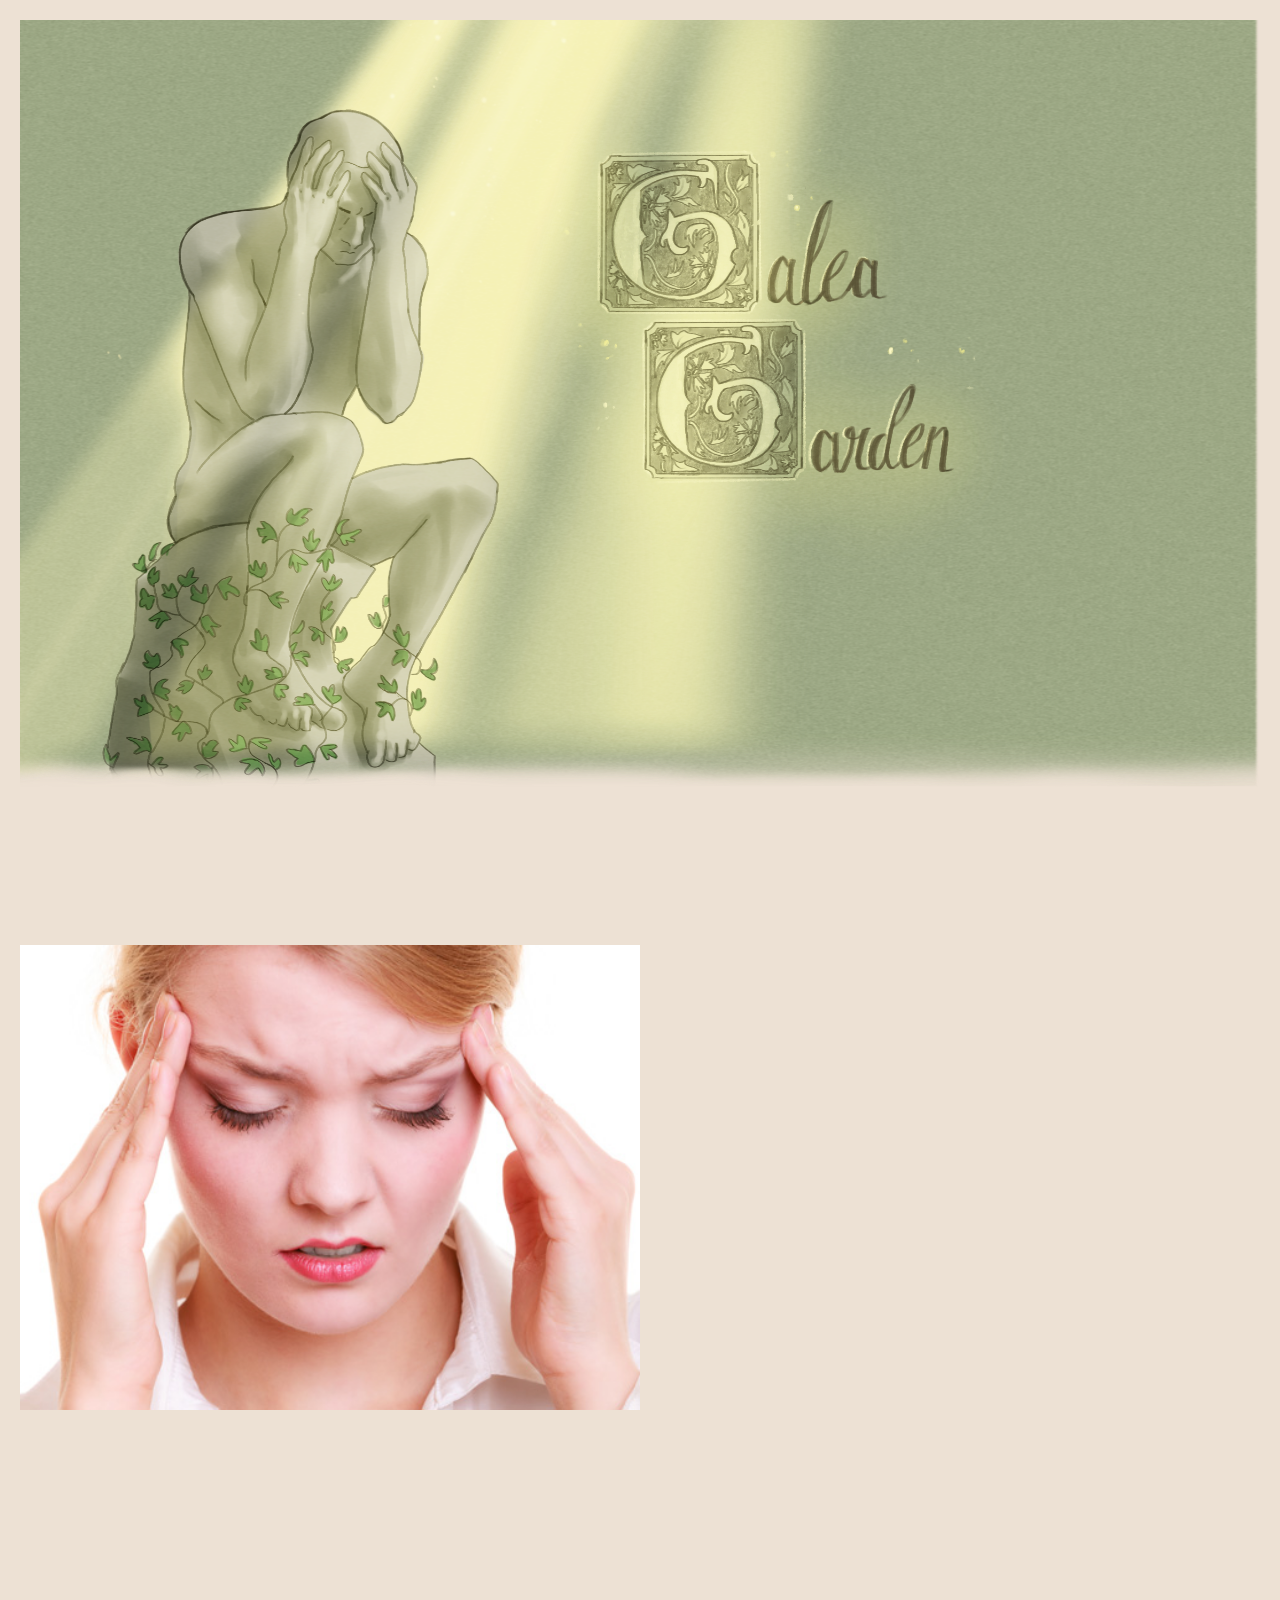
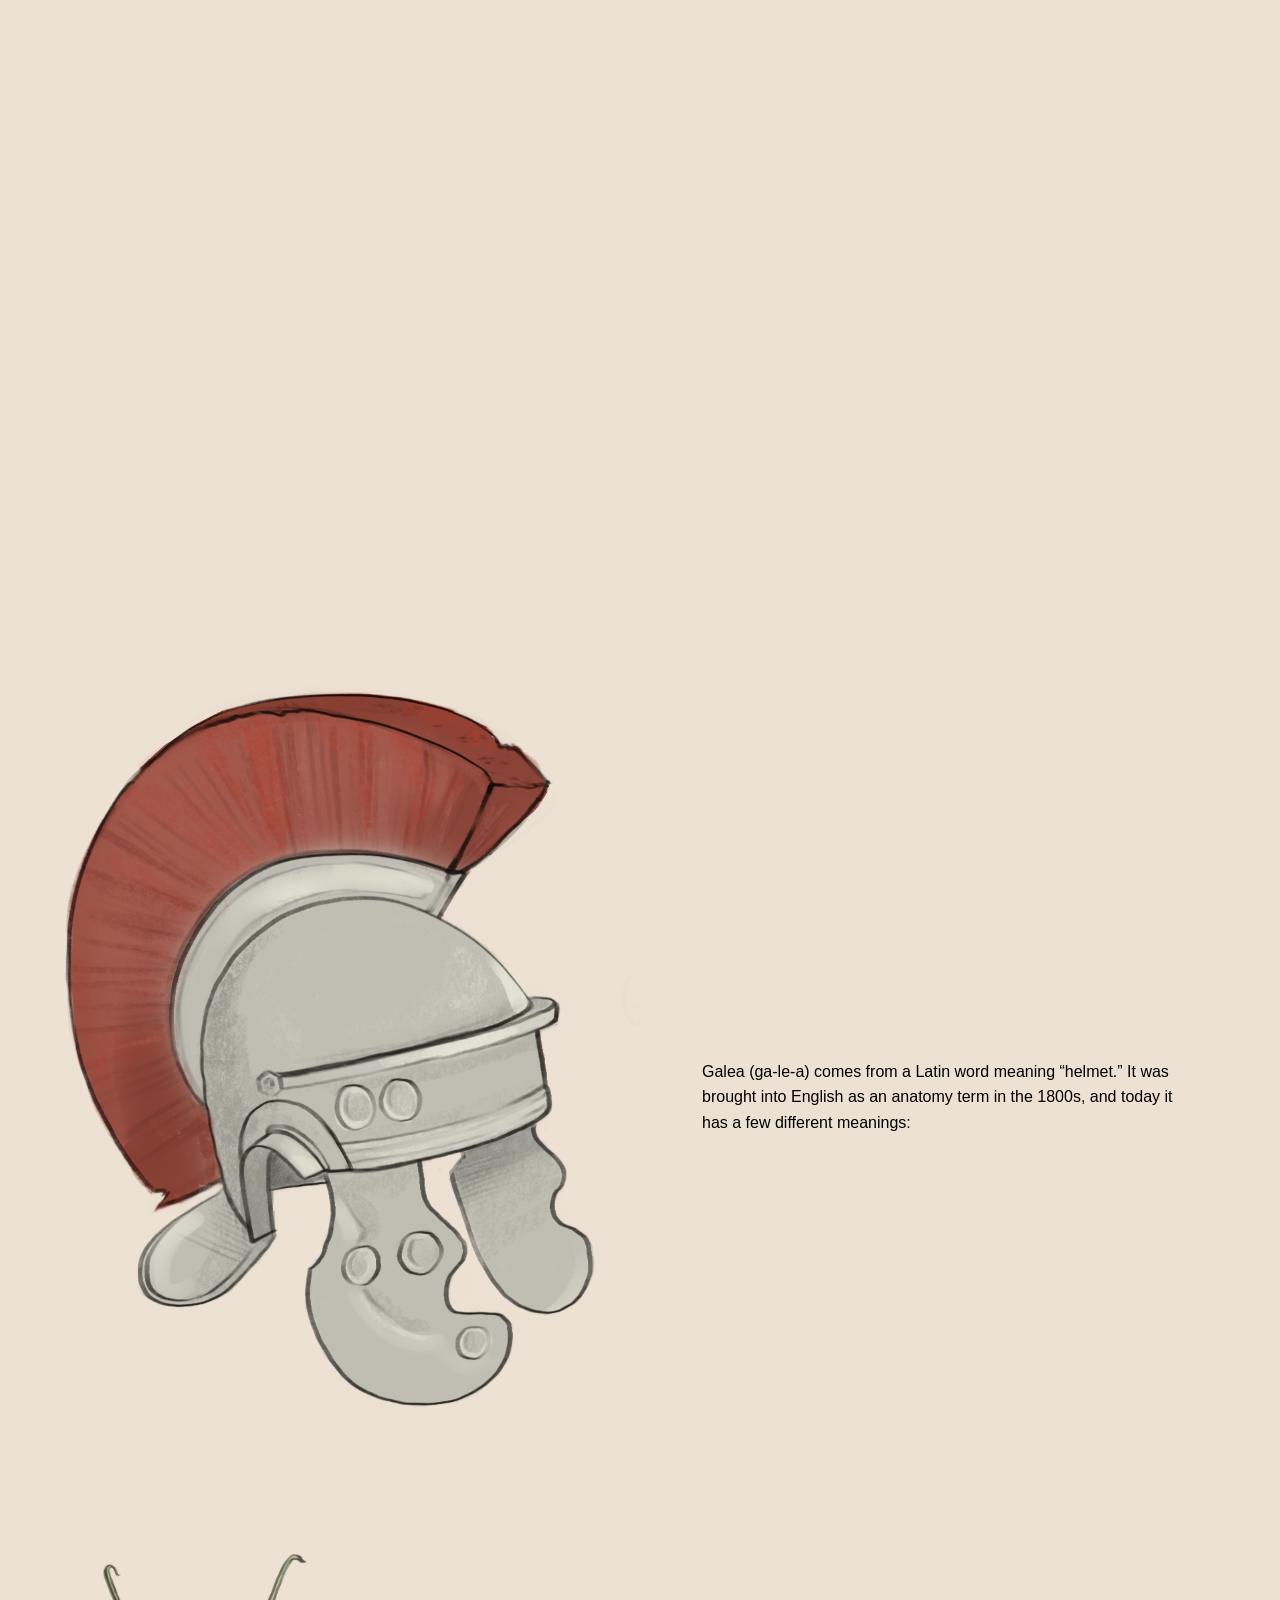
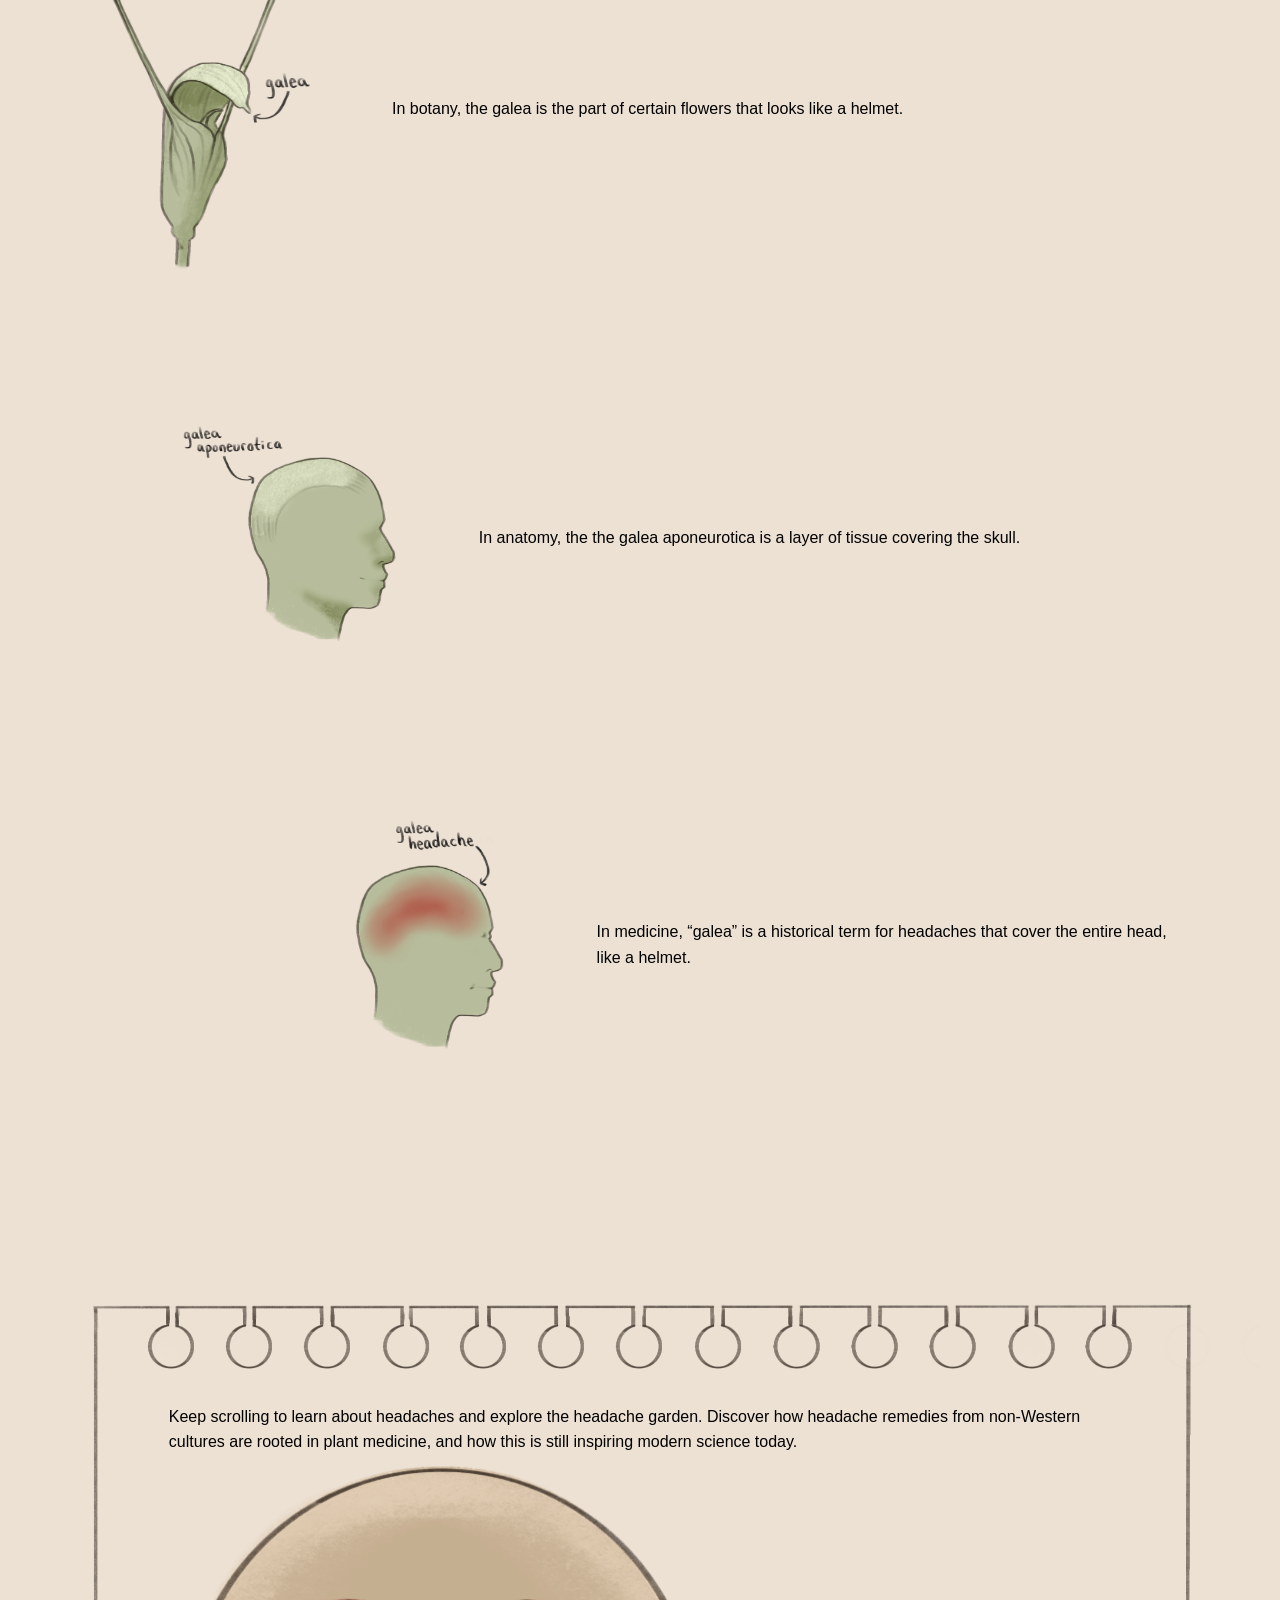
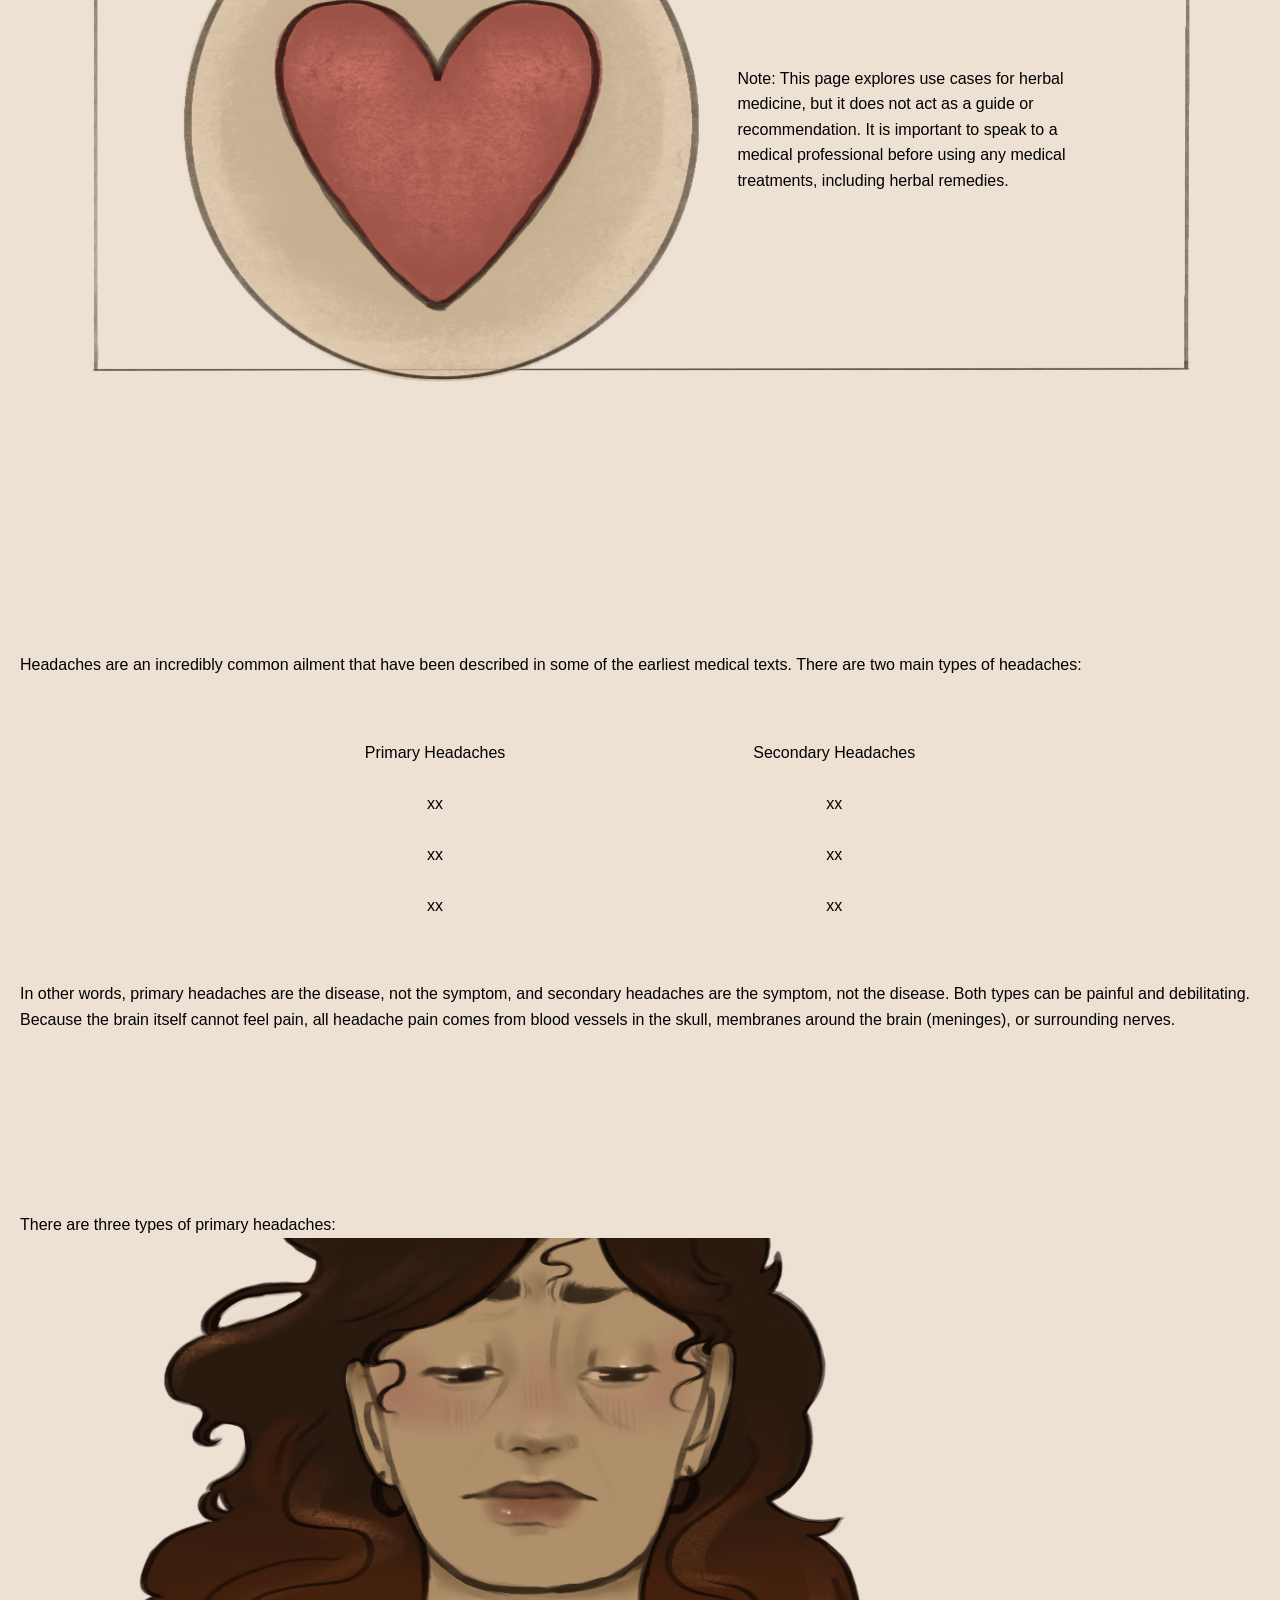
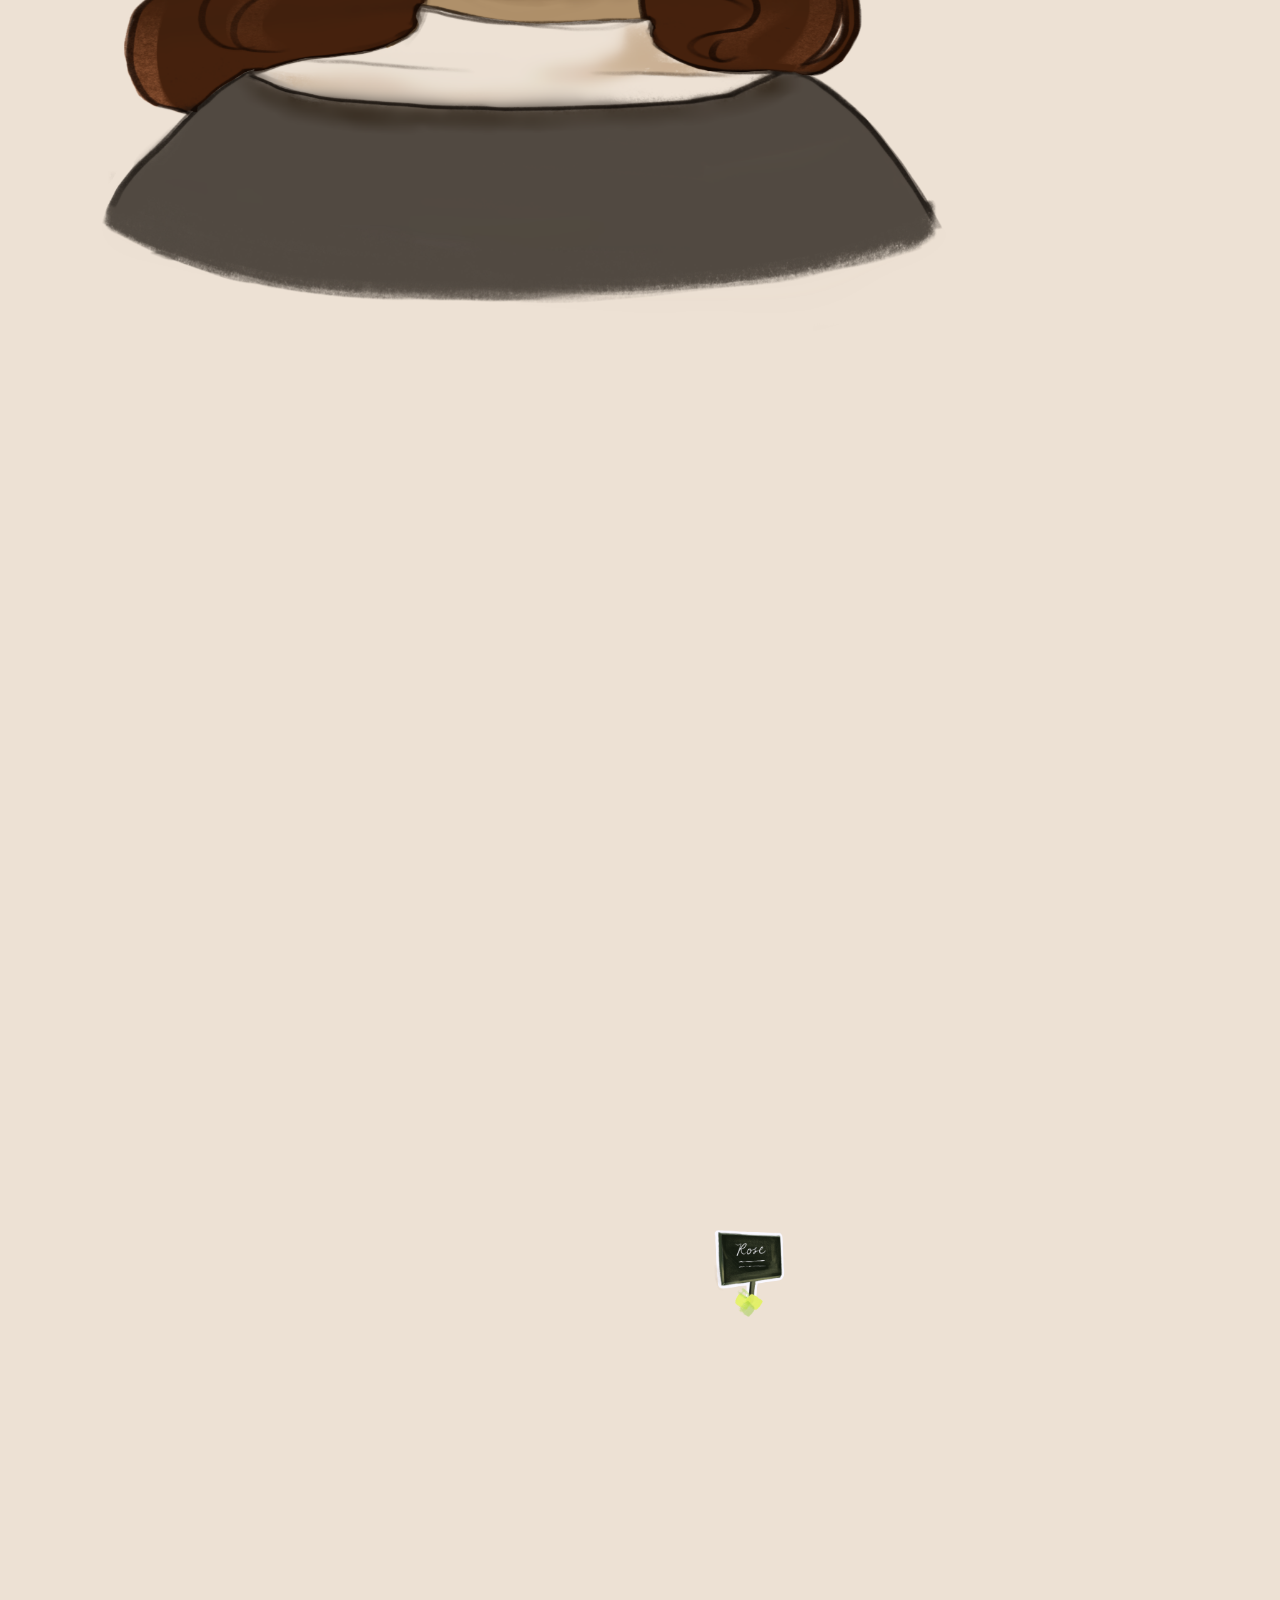
==== index.html @ f7239a82 "Mobile Breakpoint Added Added breakpoint to homepage and CSS" ====
<!DOCTYPE html>
<html lang="en">

<head>
    <meta charset="UTF-8">
    <meta name="viewport" content="width=device-width, initial-scale=1.0">
    <title>Galea Garden: Homepage</title>
    <link rel="stylesheet" href="styles.css">
</head>

<body>
    <div class="title-page-container">
        <img class="title-image" src="images/title-page.png"
            alt="statue of a person holding their head with decorative text reading 'Galea Garden'"></img>
    </div>


    <div class="meds-container">
        <div class="headache-person">
            <img id="person-with-headache-image" class="title-image" src="images/headache-placeholder.jpeg"
                alt="a person holding their head in pain"></img>
        </div>
        <div class="image-stack-container">
            <div class="image-stack" id="imageStack">
                <div class="image-item active">
                    <img src="images/growing-vines-0.png" alt="Growing Vines 1">
                </div>
                <div class="image-item">
                    <img src="images/growing-vines-1.png" alt="Growing Vines 2">
                </div>
                <div class="image-item">
                    <img src="images/growing-vines-2.png" alt="Growing Vines 3">
                </div>
                <div class="image-item">
                    <img src="images/growing-vines-4.png" alt="Growing Vines 4">
                </div>
                <div class="image-item">
                    <img src="images/growing-vines-5.png" alt="Growing Vines 5">
                </div>
                <div class="image-item">
                    <img src="images/growing-vines-6.png" alt="Growing Vines 6">
                </div>
                <div class="image-item">
                    <img src="images/growing-vines-7.png" alt="Growing Vines 7">
                </div>
            </div>
            <div class="stack-indicator" id="indicator">1 / 8</div>
        </div>
    </div>

    <div class="helmet-container">
        <img src="images/helmet-resized.png" alt="Roman-style helmet" width="50%">
        <p>Galea (ga-le-a) comes from a Latin word meaning “helmet.” It was brought into English as an anatomy term in
            the 1800s, and today it has a few different meanings:
        </p>
    </div>


    <div class="galea-botany-container">
        <img src="images/galea-botany.png" alt="Galea in botany">
        <p>In botany, the galea is the part of certain flowers that looks like a helmet.</p>
    </div>

    <div class="galea-anatomy-container">
        <img src="images/galea-anatomy.png" alt="Galea in anatomy">
        <p>In anatomy, the the galea aponeurotica is a layer of tissue covering the skull.</p>
    </div>

    <div class="galea-medicine-container">
        <img src="images/galea-medicine.png" alt="Galea in medicine">
        <p>In medicine, “galea” is a historical term for headaches that cover the entire head, like a helmet.</p>
    </div>

    <div class="paper-note-container">
        <div class="paper-note-text">
            <p>Keep scrolling to learn about headaches and explore the headache garden. Discover how headache remedies
                from
                non-Western cultures are rooted in plant medicine, and how this is still inspiring modern science today.
            </p>
            <div class="disclaimer-container">
                <img src="images/heart-icon.png" alt="heart icon"></img>
                <p>Note:
                    This page explores use cases for herbal medicine, but it does not act as a guide or recommendation.
                    It is
                    important to speak to a medical professional before using any medical treatments, including herbal
                    remedies.
                </p>
            </div>
        </div>
    </div>

    <div class="headaches-intro-container">
        <p>Headaches are an incredibly common ailment that have been described in some of the earliest medical texts.
            There are two main types of headaches:
        </p>
        <div class="headache-categories">
            <p class="primary">Primary Headaches
                <br></br>xx
                <br></br>xx
                <br></br>xx
            </p>
            <p class="secondary">Secondary Headaches
                <br></br>xx
                <br></br>xx
                <br></br>xx
            </p>
        </div>
        <p>In other words, primary headaches are the disease, not the symptom, and secondary headaches are the symptom,
            not the disease. Both types can be painful and debilitating.
        </p>
        <p>Because the brain itself cannot feel pain, all headache pain comes from blood vessels in the skull, membranes
            around the brain (meninges), or surrounding nerves.
        </p>
    </div>

    <div class="spacer"></div>

    <div>
        <p>There are three types of primary headaches:</p>
        </p>
    </div>

    <style>
        ::-webkit-scrollbar {
            height: 0px;
            width: 0px;
        }
    </style>

    <div class="iframe-container" seamless="seamless" scrolling="no" frameborder="0">
        <iframe src="pages/headache-types.html"></iframe>
    </div>

    <div class="spacer"></div>

    <!--not working 
    <div class="garden-entrance-container">
        <img class="rose-plaque-transform" src="garden-bed-images/rose-plaque-small.png" alt="rose plaque" />
    </div> -->

<div class="garden-entrance-container">
    <!-- Background image -->
    <div class="garden-background"></div>
    
    <!-- Positioned images -->
    <img class="rose-plaque" src="garden-bed-images/rose-plaque.png" alt="rose plaque" />
</div>



        <div class="spacer"></div>
            <div class="spacer"></div>
                <div class="spacer"></div>
                    <div class="spacer"></div>
                        <div class="spacer"></div>
                            <div class="spacer"></div>
                                <div class="spacer"></div>
                                    <div class="spacer"></div>


    <!-- garden beds attempt 1
    <div class="garden-beds-container">

        <div class="garden-beds-left">
            <div class="garden-bed-image-container">
                <div class="garden-bed-rose">
                    <img src="garden-bed-images/flowerbed-1.png" alt="flower bed 1">
                    <img class="plaque" src="garden-bed-images/rose-plaque.png" alt="rose plaque">
                    <img class="roses" src="garden-bed-images/flowerbed-roses.png" alt="roses">
                </div>
            </div>
        </div>

        <div class="garden-beds-right">
            <div class="garden-bed-image-container">
                <div class="garden-bed-5">
                    <img src="garden-bed-images/flowerbed-5.png" alt="flower bed 5">
                </div>
            </div>
        </div>-->


    </div>


    <script src="scripts/script-homepage-2.js"> </script>
</body>

<div id="mobile-overlay">
    <div class="overlay-message">
        Best viewed on desktop!
    </div>
</div>

</html>
---- styles.css ----
/* page bg */

/* title page container */
.title-page-container {
    margin-bottom: 10%;
}

.title-image {
    width: 100%;
    display: block;
    margin: 0 auto;
}


/* vines image stack styling */
* {
    margin: 0;
    padding: 0;
    box-sizing: border-box;
}

body {
    font-family: Arial, sans-serif;
    background-color: #ede1d4;
    padding: 20px;
    line-height: 1.6;
    height: 100%;
}

.container {
    max-width: 1200px;
    margin: 0 auto;
    background: transparent;
    padding: 20px;
}

.image-stack-container {
    position: relative;
    width: 100%;
    margin: 0 auto;
    overflow: hidden;
    background: transparent;
    margin-bottom: -25%;
}

.image-stack {
    position: relative;
    width: 100%;
    padding-top: 75%;
    background: transparent;
    display: flex;
    align-items: center;
    justify-content: center;
}

.image-stack-container .image-item {
    position: absolute;
    top: 0;
    left: 0;
    width: 100%;
    height: 100%;
    opacity: 0;
    transition: opacity 0.5s ease-in-out;
    display: flex;
    align-items: center;
    justify-content: right;
}

.image-item.active {
    opacity: 1;
}

.image-stack-container .image-item img {
    max-width: 95%;
    max-height: 95%;
    object-fit: contain;
    display: block;
    padding-right: 5%;
    background: transparent;
}

.stack-indicator {
    position: absolute;
    bottom: 20px;
    left: 50%;
    transform: translateX(-50%);
    background: rgba(0, 0, 0, 0.7);
    color: white;
    font-size: 14px;
    z-index: 10;
    display: none;
}


/* Remove image from stack by positioning it absolutely */
.image-stack .stacked-image {
    position: relative;
    z-index: 1;
}

.image-stack .always-visible {
    position: absolute !important;
    top: 0;
    left: 0;
    z-index: 1000;
    transform: none !important;
    transition: none !important;
}

.meds-container {
    width: 100%;
    position: relative;
}

/* Vines growing Responsive adjustments */
@media (max-width: 768px) {
    .image-stack-container {
        margin: 0 10px;
        max-width: none;
    }

    .image-stack {
        padding-top: 133.33%;
        /* 3:4 aspect ratio for mobile */
    }

    .stack-indicator,
    .scroll-hint {
        font-size: 12px;
        padding: 6px 12px;
        bottom: 10px;
    }

    h1 {
        font-size: 1.5rem;
        margin-bottom: 20px;
    }
}


.image-stack {
    padding-top: 133.33%;
    /* Maintain aspect ratio */
}

.stack-indicator,
.scroll-hint {
    font-size: 11px;
    padding: 5px 10px;
    bottom: 8px;
}

@media (min-width: 2000px) {
    .image-stack-container {
        max-width: 2000px;
    }

    .image-stack {
        padding-top: 56.25%;
        /* 16:9 aspect ratio */
    }
}


/* Loading state */
.image-item.loading {
    background: linear-gradient(90deg, #f0f0f0 25%, #e0e0e0 50%, #f0f0f0 75%);
    background-size: 200% 100%;
    animation: loading 1.5s infinite;
}

@keyframes loading {
    0% {
        background-position: 200% 0;
    }

    100% {
        background-position: -200% 0;
    }
}

/* positioning for vines and person with headache */
.meds-container {
    width: 100%;
    position: relative;
    overflow: visible;
    z-index: 1;
}

.headache-person {
    position: relative;
    width: 50%;
    margin-bottom: -40%;
}

.helmet-container {
    width: 100%;
    display: flex;
    flex-direction: row;
    align-items: center;
    justify-content: center;
    gap: 5%;
    position: relative;
    overflow: visible;
    margin-top: -35%;
    z-index: 2;
}

.helmet-container img {
    width: 50%;
    height: auto;
    object-fit: contain;
    flex-shrink: 0;
}


.helmet-container p {
    flex: 1;
    font-size: 100%;
    line-height: 1.6;
    align-content: baseline;
    padding-right: 5%;
    padding-top: 10%;
}

.galea-botany-container {
    width: 100%;
    display: flex;
    flex-direction: row;
    align-items: center;
    justify-content: center;
    gap: 5%;
    position: relative;
    overflow: visible;
    margin-top: 0;
    z-index: 2;
    margin-left: 5%;
    margin-right: 10%;
    margin-bottom: 10%;
}

.galea-botany-container img {
    width: 20%;
    max-width: 100%;
    height: auto;
    object-fit: contain;
    flex-shrink: 0;
}

.galea-botany-container p {
    flex: 1;
    font-size: 100%;
    line-height: 1.6;
    align-content: baseline;
    padding-right: 30%;
}

.galea-anatomy-container {
    width: 100%;
    display: flex;
    flex-direction: row;
    align-items: center;
    justify-content: center;
    gap: 5%;
    position: relative;
    overflow: visible;
    margin-top: 0;
    z-index: 2;
    margin-left: 12%;
    margin-right: 23%;
    margin-bottom: 10%;
}

.galea-anatomy-container img {
    width: 20%;
    max-width: 100%;
    height: auto;
    object-fit: contain;
    flex-shrink: 0;
}

.galea-anatomy-container p {
    flex: 1;
    font-size: 100%;
    line-height: 1.6;
    align-content: baseline;
    padding-right: 30%;
}

.galea-medicine-container {
    width: 100%;
    display: flex;
    flex-direction: row;
    align-items: center;
    justify-content: center;
    gap: 5%;
    position: relative;
    overflow: visible;
    margin-top: 0;
    z-index: 2;
    margin-left: 24%;
    margin-right: 36%;
    margin-bottom: 10%;
}

.galea-medicine-container img {
    width: 17.5%;
    max-width: 100%;
    height: auto;
    object-fit: contain;
    flex-shrink: 0;
}

.galea-medicine-container p {
    flex: 1;
    font-size: 100%;
    line-height: 1.6;
    align-content: baseline;
    padding-right: 30%;
}

.paper-note-container {
    width: 100%;
    height: 100%;
    height: auto;
    display: flex;
    flex-direction: row;
    align-items: center;
    justify-content: center;
    gap: 5%;
    position: relative;
    overflow: visible;
    margin-top: 0;
    z-index: 2;
    background-image: url('images/note-paper.png');
    background-size: cover;
    background-repeat: no-repeat;
    margin-bottom: 20%;
}

.paper-note-text {
    padding-left: 12%;
    padding-right: 12%;
    padding-top: 15%;
}

.disclaimer-container {
    width: 100%;
    display: flex;
    columns: 2;
    flex-direction: row;
    align-items: center;
    justify-content: center;
    gap: 5%;
    position: relative;
    overflow: visible;
    margin-top: 0;
    z-index: 2;
}

.disclaimer-container img {
    width: 70%;
    margin: -2% -4% -2% -2%;
}

.headache-categories {
    width: 100%;
    display: flex;
    columns: 2;
    flex-direction: row;
    justify-content: center;
    gap: 20%;
    position: relative;
    overflow: visible;
    margin-top: 0;
    z-index: 2;
    text-align: center;
    margin-top: 5%;
    margin-bottom: 5%;
}

/* person with different types of headaches */
.headache-types-container {
    display: flex;
    min-height: 100vh;
}

/* scrollytelly for types of headaches */
/* Left side (visual stage) */
.visual-column {
    position: fixed;
    left: 0;
    top: 0;
    width: 90%;
    height: 50%;
    background: transparent;
    padding-left: -20%;
    padding-right: -10%;
    z-index: 1;
}


/* Right side (story) */
.text-column {
    margin-left: 60%;
    width: 30%;
    background: transparent;
    z-index: 2;
}

.visual-stack {
    position: relative;
    width: 100%;
    height: 100%;
}


/* Each visual sits on top of each other */
.visual {
    position: absolute;
    inset: 0;
    opacity: 0;
    transition: opacity 0.8s ease-in-out;
    display: flex;
    align-items: center;
    justify-content: center;
    padding-left: -10%;
}


/* The active one shows */
.visual.active {
    opacity: 1;
}


.visual img {
    width: 130%;
    object-fit: contain;
}

.story-step {
    min-height: 90vh;
    padding-top: 25%;
}


.story-step p {
    font-size: 90%;
    margin-bottom: 10%;
    background-color: white;
    opacity: 0.9;
    padding: 20%;
    border-radius: 25px;
    border: 1px solid grey;
}


.spacer {
    height: 20vh;
}

.story-step-hide {
    font-size: 18px;
    margin-bottom: 10%;
    padding: 150%;
}

/* iframe embed for headache types */
iframe {
    border: none;
    width: 100%;
    height: 100vh;
}


.iframe-container {
    overflow: hidden;
}

.h1 {
    font-family: serif;
    font-size: 10vw;
    text-align: center;
}

/* container is being weirddddd
.garden-entrance-container {
    width: 100vw;
    height: 1000vh;
    margin: 0;
    padding: 0;
    display: flex;
    flex-direction: row;
    align-items: center;
    justify-content: center;
    position: relative;
    overflow: visible;
    z-index: 1;
    background-image: url(garden-bed-images/garden-background.png);
    background-size: contain;
    background-repeat: no-repeat;
    background-position: top center;
}

.rose-plaque-transform {
    position: absolute;
    top: 25%;
    left: 30%;
    width: 5%;
    z-index: 2;
}
*/

/* garden attempt 1 with the images separated 
Garden bed image layout
.garden-beds-container {
    display: flex;
    max-width: 2000px;
    margin: 0 auto;
    margin-top: -30%; /* amt of overlap with entrance arch
    gap: 30%; /* space in between garden beds 
    height: 80vh;
    overflow: hidden;
    position: relative;
    z-index: 2; 
}

.garden-beds-left {
    flex: 1;
    background: transparent;
    overflow: visible;
    position: relative;
}

.garden-beds-right {
    flex: 1;
    background: transparent;
    overflow: visible;
}

.garden-bed-image-container {
    width: 100%;
    height: 100%;
    overflow: visible;
    position: relative;
}

.garden-bed-image-container img {
    width: 100%;
    height: 100%;
    object-fit: none;
    position: absolute;
    overflow: visible;
}

.garden-bed-rose img {
    transform: translateX(-50%);
    scale: calc(.4);
}

.garden-bed-5 img {
    width: 50%;
    scale: calc(.5);
    -webkit-transform: scaleX(-1);
    transform: scaleX(-1) translateX(-200%);
}

/* white outline not working yet 
.garden-bed-rose .roses {
    filter: drop-shadow(0 0 0px 5% #ffffff);
}

hover state to indicate plaque is clickable - not working yet 
.plaque:hover {
    transform: scale(1.1);
} 
*/

/* another attempt at placing images on garden arch */
/* Main container */
.garden-entrance-container {
    width: 100vw;
    height: 100vh;
    margin: 0;
    padding: 0;
    position: relative;
    overflow: visible;
}

/* Background image */
.garden-background {
    position: absolute;
    top: 0;
    left: 0;
    width: 100%;
    height: 100%;
    background-image: url('garden-bed-images/garden-background.png');
    background-size: cover;
    background-repeat: no-repeat;
    background-position: center top;
}

/* All positioned images */
.garden-entrance-container img {
    position: absolute;
    z-index: 2;
    height: auto;
    max-width: 100%;
}

.rose-plaque {
    top: 40%;
    left: 20%;
    width: 40%;
}

#mobile-overlay {
    position: fixed;
    top: 0;
    left: 0;
    width: 100%;
    height: 100%;
    background: rgba(50, 50, 50, 0.6);
    backdrop-filter: blur(10px);
    -webkit-backdrop-filter: blur(10px);
    display: none;
    align-items: center;
    justify-content: center;
    z-index: 9999;
}

.overlay-message {
    color: white;
    font-size: 26px;
    text-align: center;
    font-family: sans-serif;
    padding: 20px;
}

@media (max-width: 768px) {
    #mobile-overlay {
        display: flex;
    }

    body {
        overflow: hidden;
    }
}
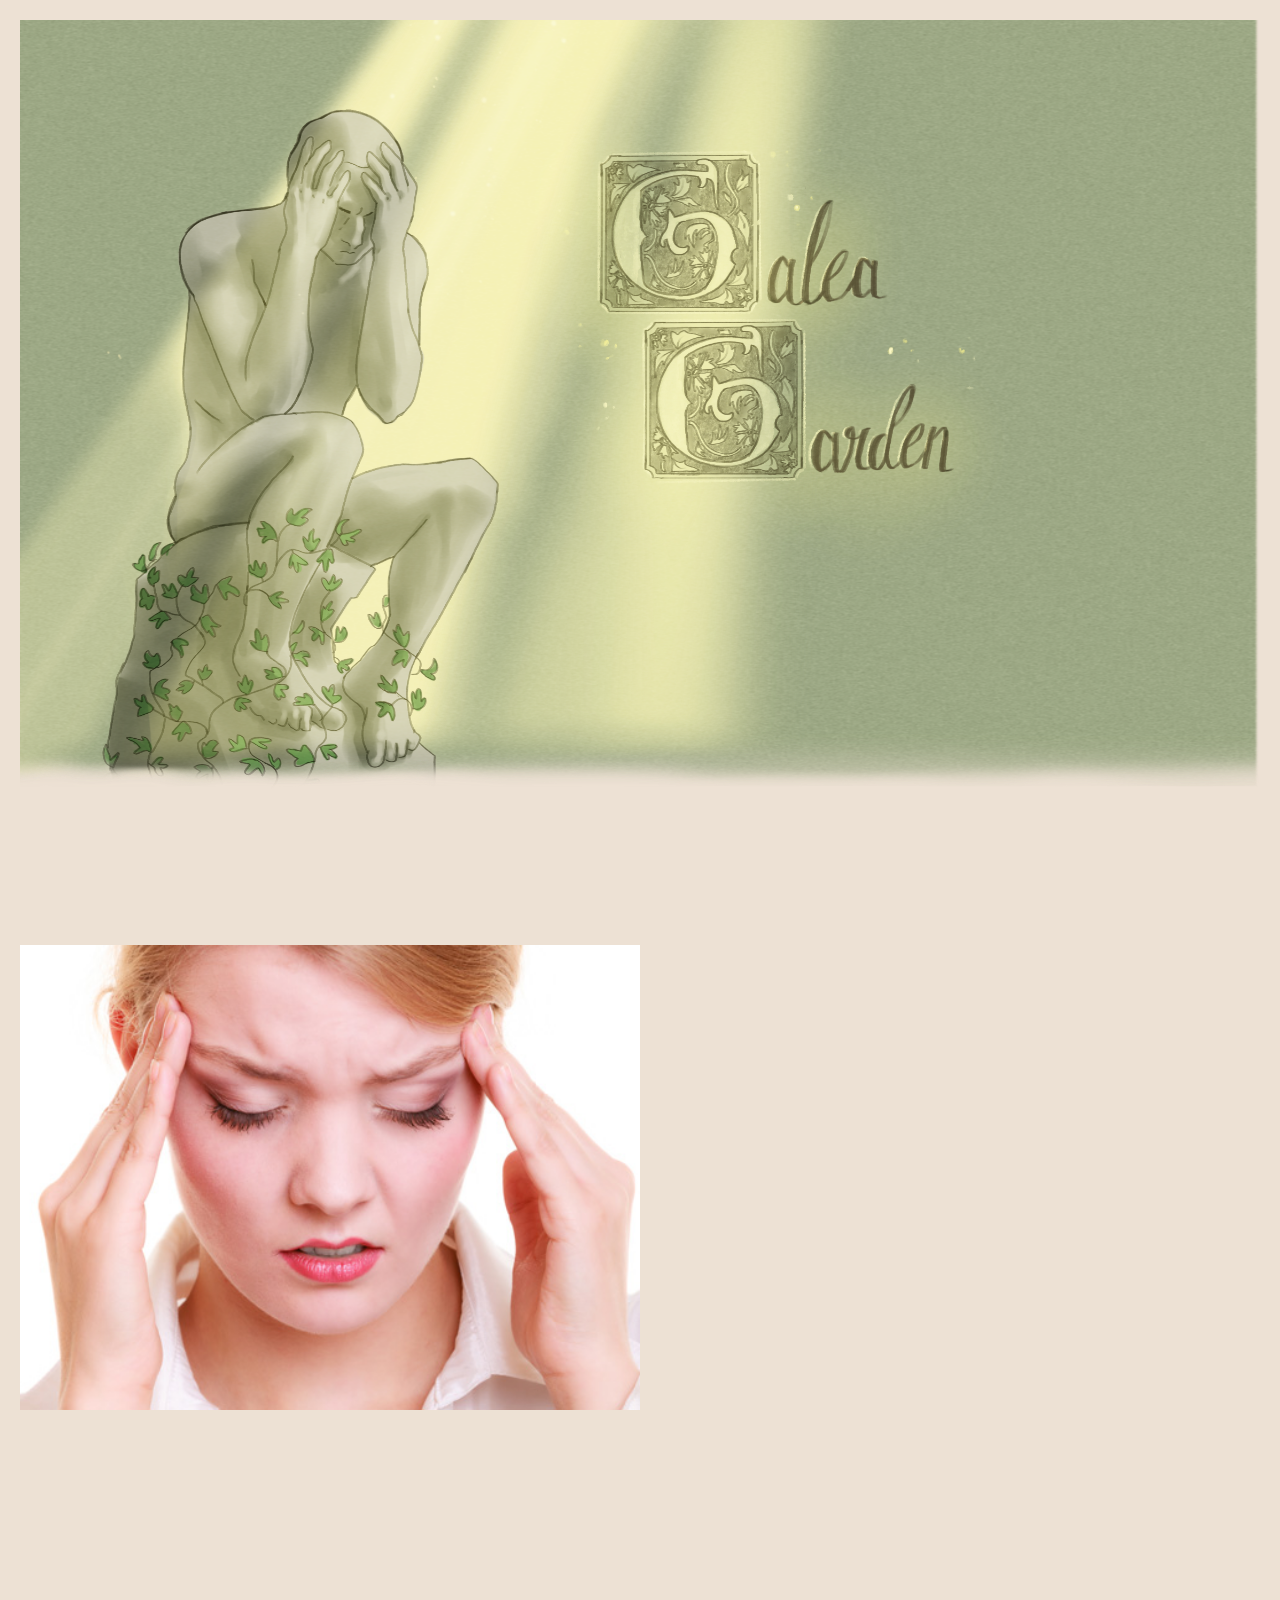
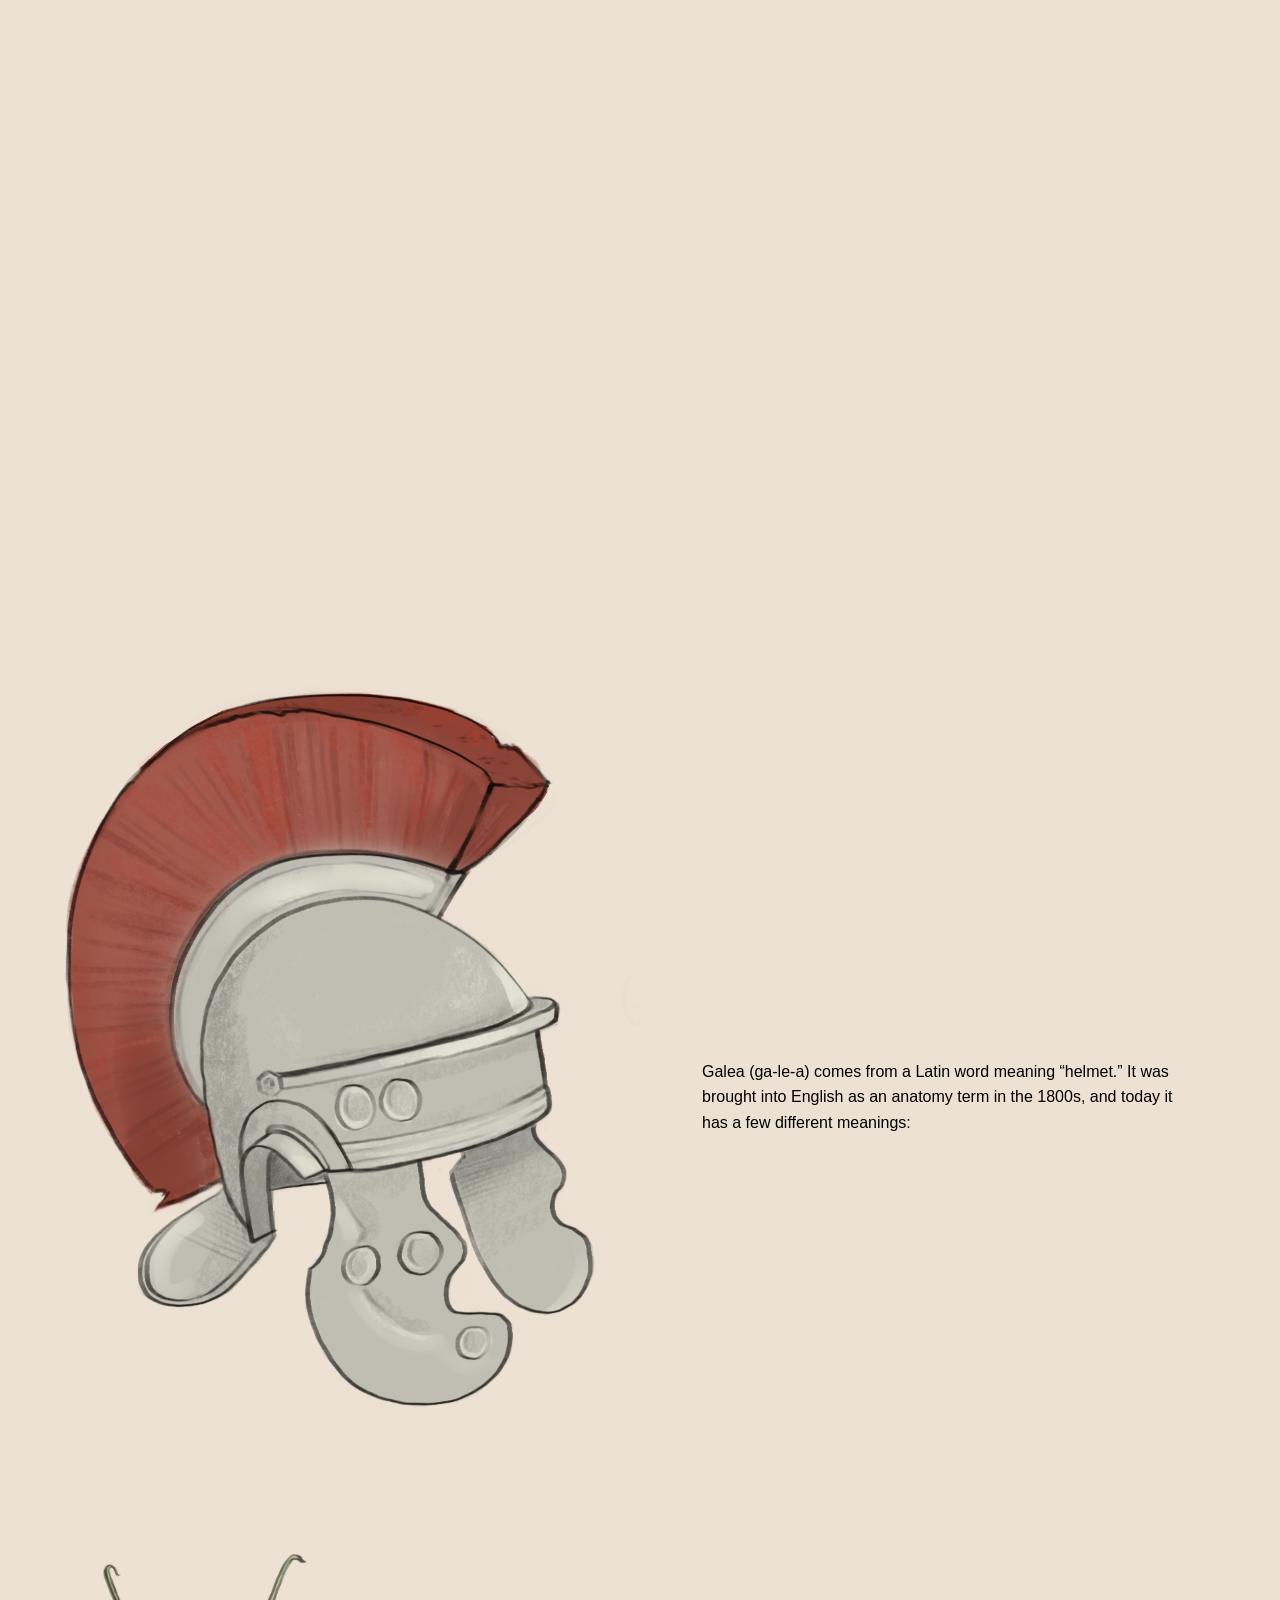
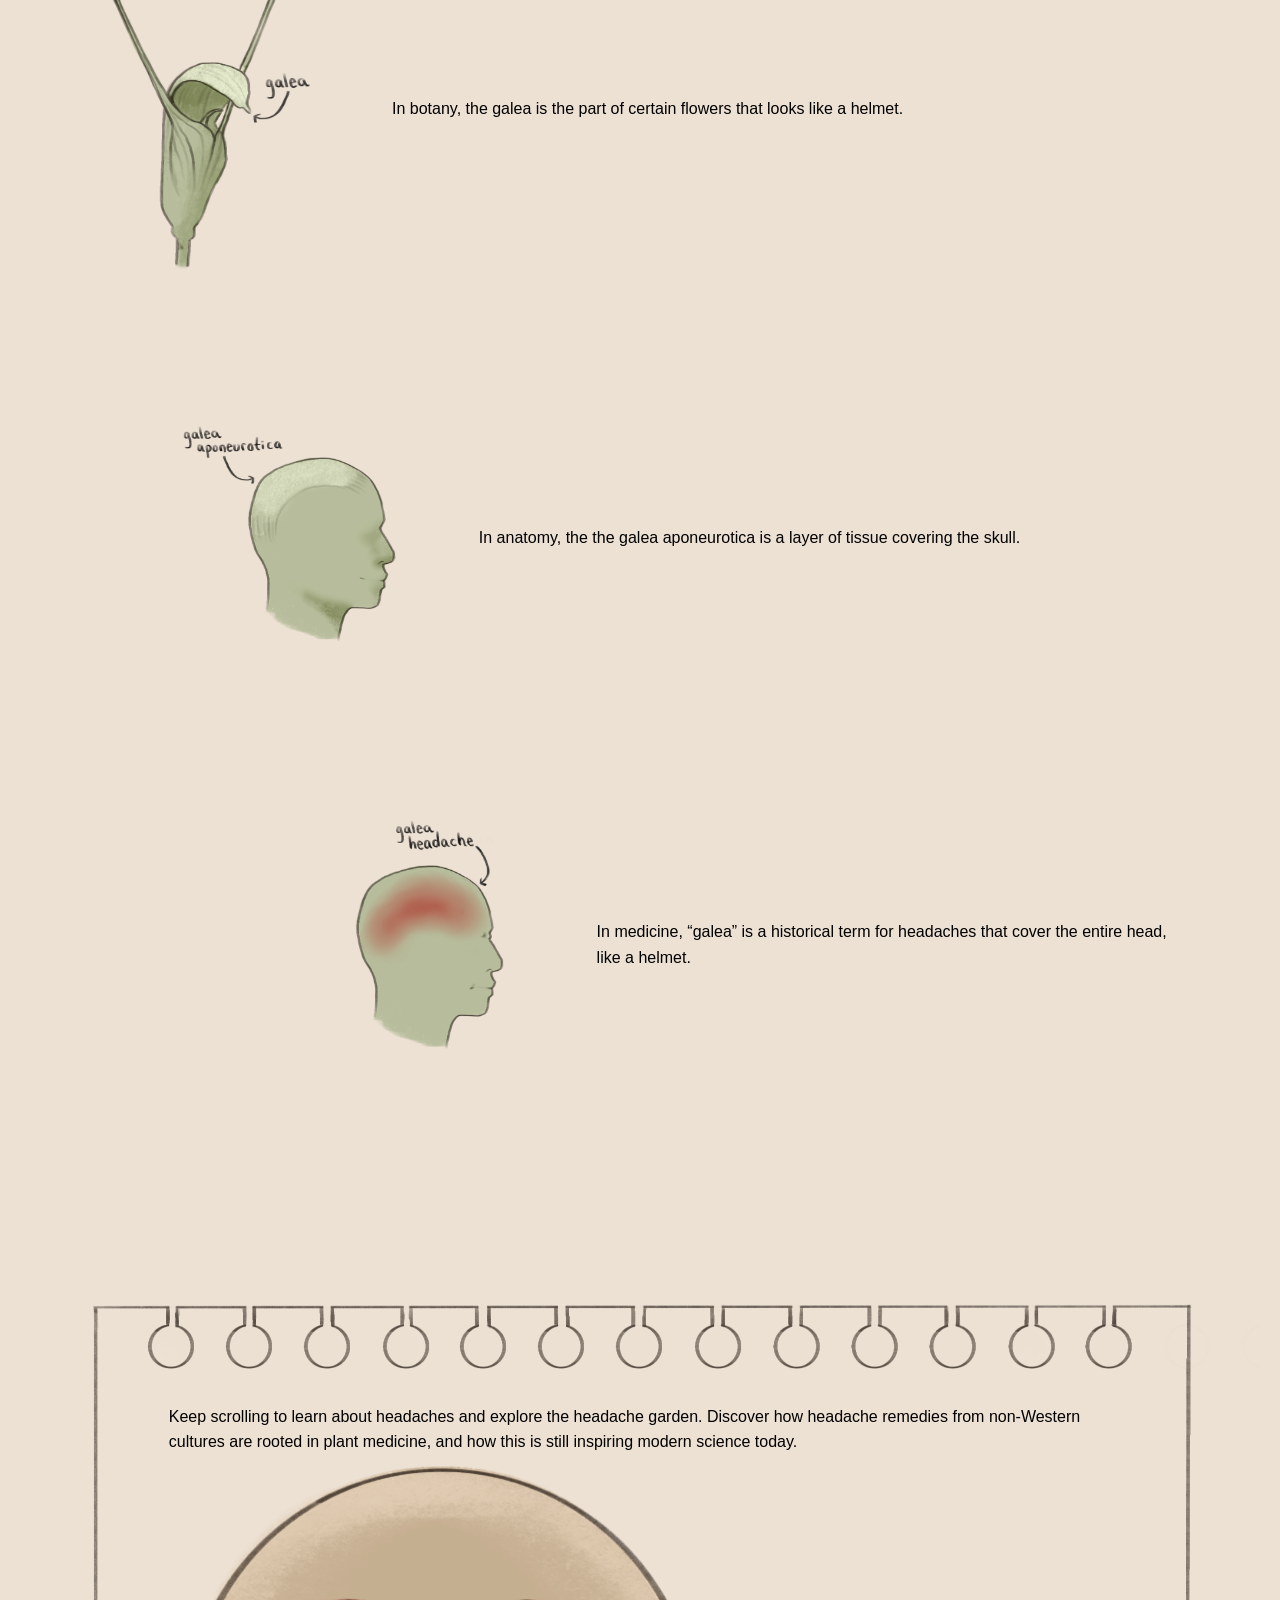
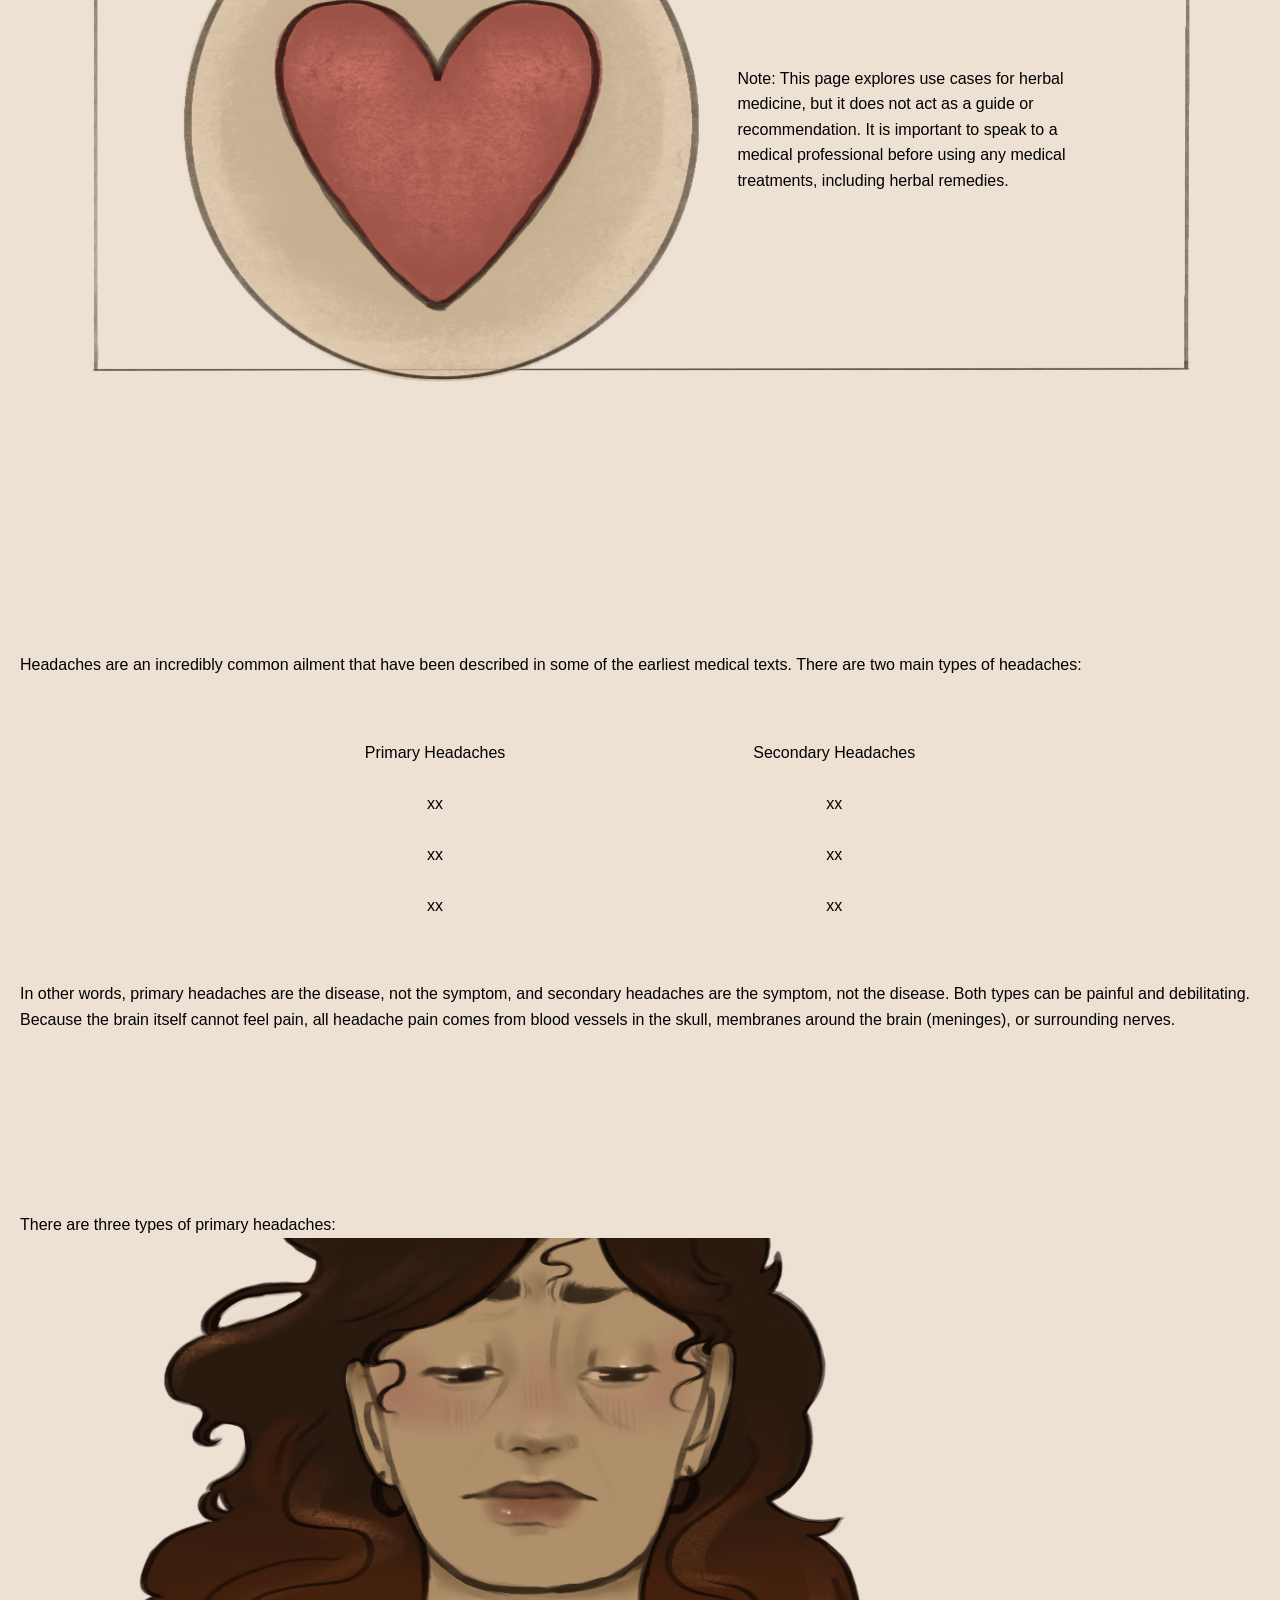
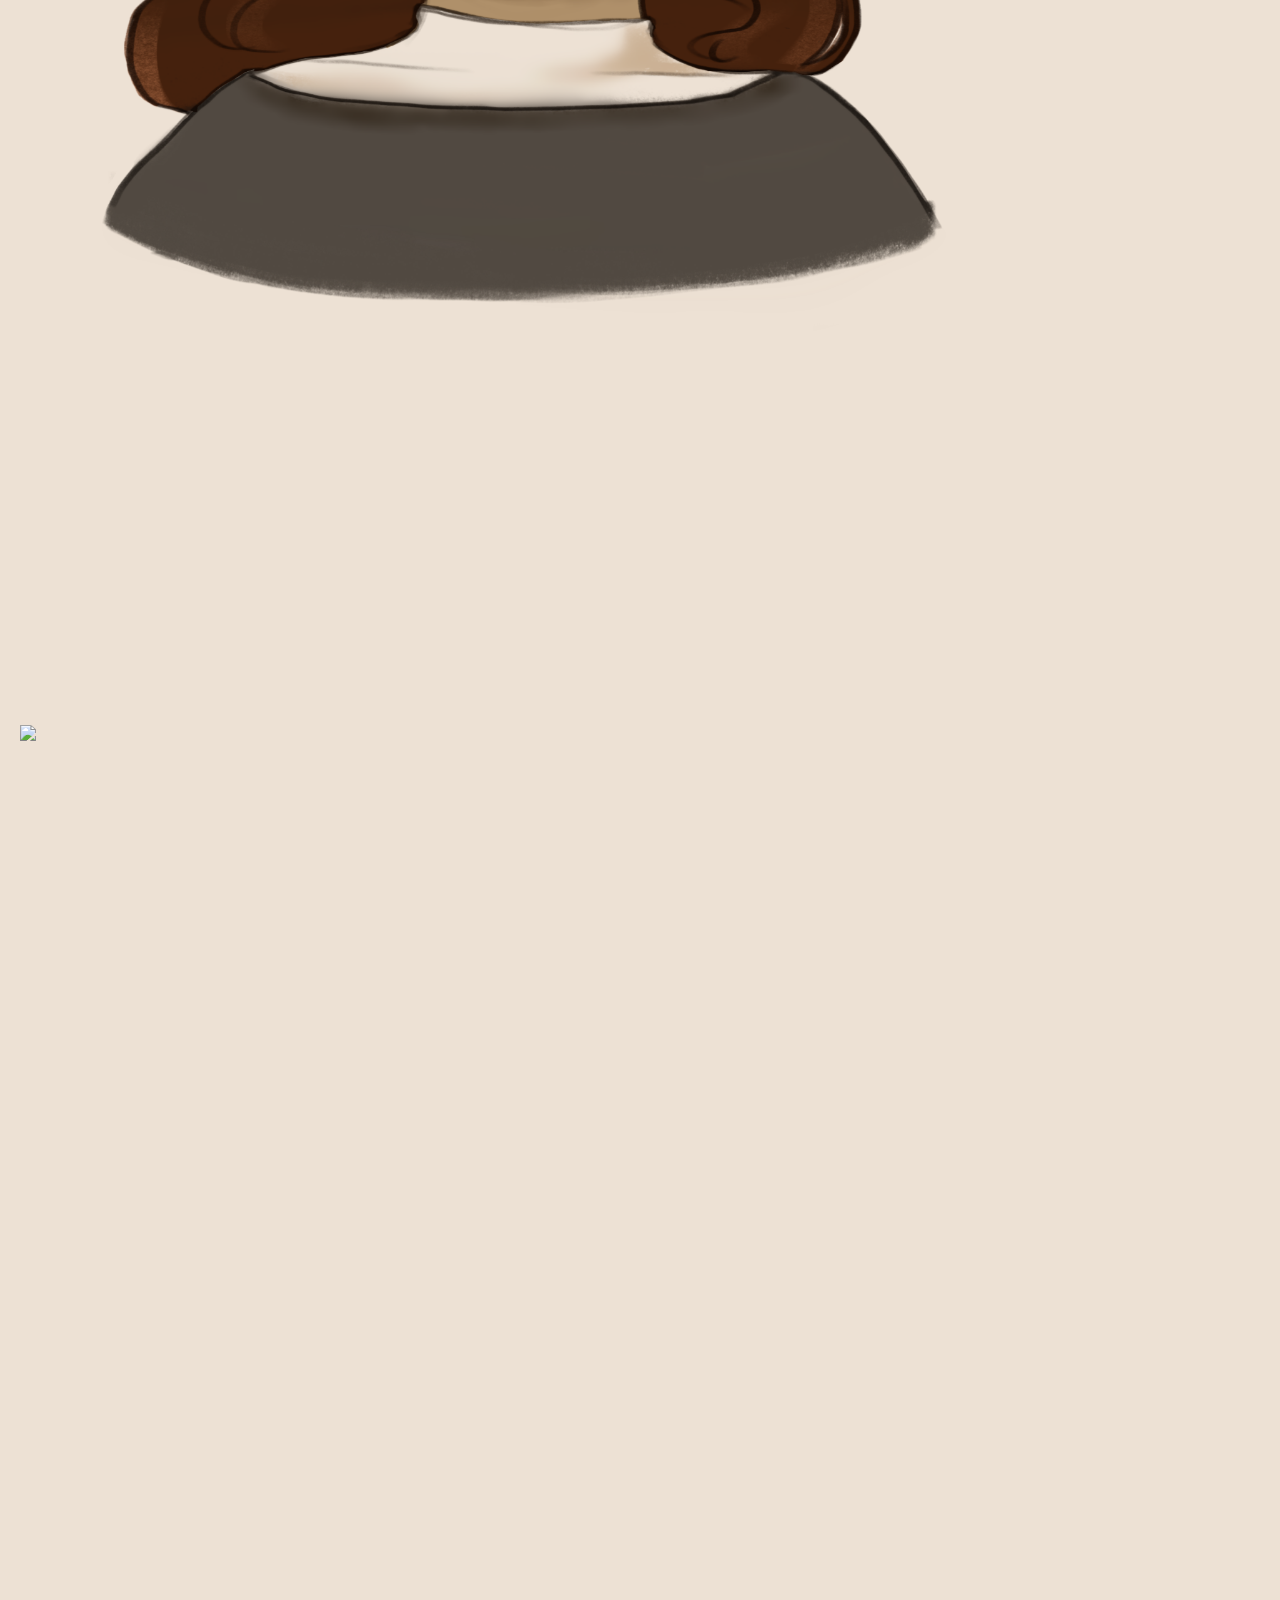
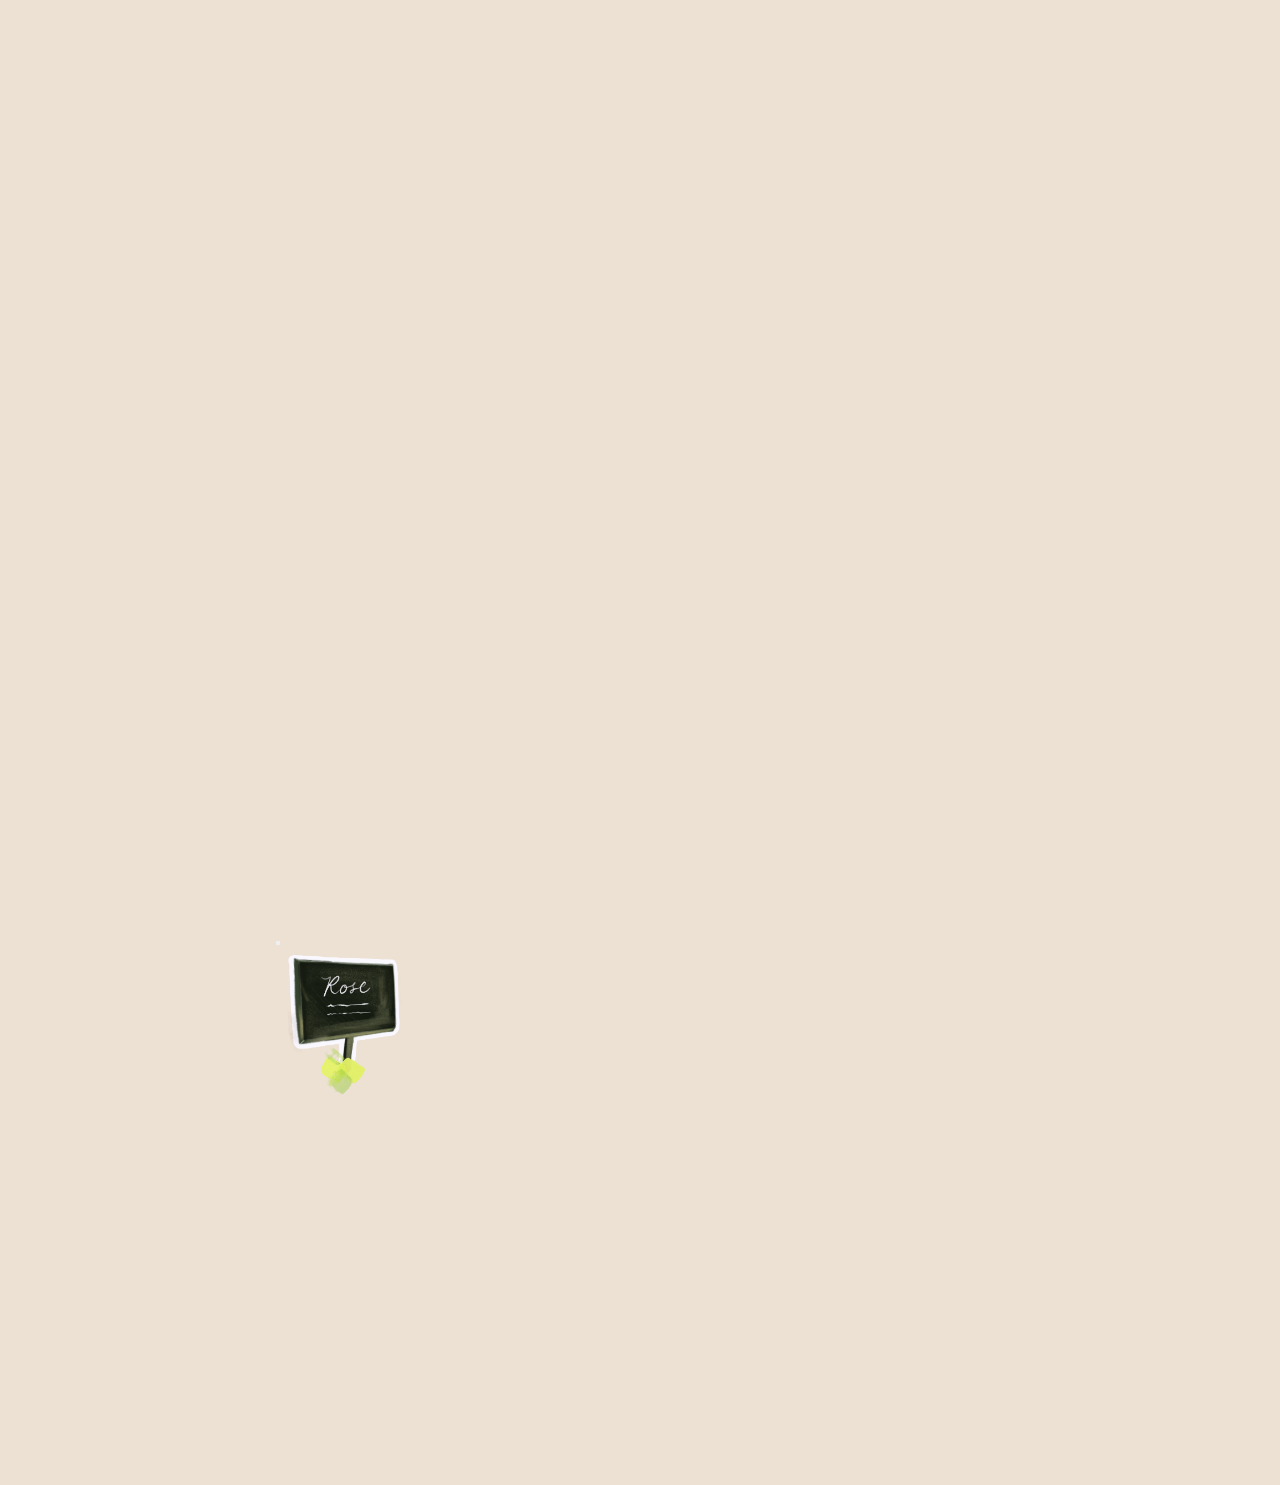
==== commit 9930bda1: "clickable garden elements" ====
--- a/index.html
+++ b/index.html
@@ -48,7 +48,7 @@
         </div>
     </div>
 
-    <div class="helmet-container">
+    <div class="helmet-container fade-in">
         <img src="images/helmet-resized.png" alt="Roman-style helmet" width="50%">
         <p>Galea (ga-le-a) comes from a Latin word meaning “helmet.” It was brought into English as an anatomy term in
             the 1800s, and today it has a few different meanings:
@@ -56,22 +56,22 @@
     </div>
 
 
-    <div class="galea-botany-container">
+    <div class="galea-botany-container fade-in">
         <img src="images/galea-botany.png" alt="Galea in botany">
         <p>In botany, the galea is the part of certain flowers that looks like a helmet.</p>
     </div>
 
-    <div class="galea-anatomy-container">
+    <div class="galea-anatomy-container fade-in">
         <img src="images/galea-anatomy.png" alt="Galea in anatomy">
         <p>In anatomy, the the galea aponeurotica is a layer of tissue covering the skull.</p>
     </div>
 
-    <div class="galea-medicine-container">
+    <div class="galea-medicine-container fade-in">
         <img src="images/galea-medicine.png" alt="Galea in medicine">
         <p>In medicine, “galea” is a historical term for headaches that cover the entire head, like a helmet.</p>
     </div>
 
-    <div class="paper-note-container">
+    <div class="paper-note-container fade-in">
         <div class="paper-note-text">
             <p>Keep scrolling to learn about headaches and explore the headache garden. Discover how headache remedies
                 from
@@ -89,7 +89,7 @@
         </div>
     </div>
 
-    <div class="headaches-intro-container">
+    <div class="headaches-intro-container fade-in">
         <p>Headaches are an incredibly common ailment that have been described in some of the earliest medical texts.
             There are two main types of headaches:
         </p>
@@ -120,10 +120,12 @@
         </p>
     </div>
 
+    <!--scrollbar still visible for me on firefox-->
     <style>
         ::-webkit-scrollbar {
             height: 0px;
             width: 0px;
+            scrollbar-width: none;
         }
     </style>
 
@@ -138,47 +140,65 @@
         <img class="rose-plaque-transform" src="garden-bed-images/rose-plaque-small.png" alt="rose plaque" />
     </div> -->
 
-<div class="garden-entrance-container">
-    <!-- Background image -->
-    <div class="garden-background"></div>
-    
-    <!-- Positioned images -->
-    <img class="rose-plaque" src="garden-bed-images/rose-plaque.png" alt="rose plaque" />
-</div>
-
-
-
-        <div class="spacer"></div>
-            <div class="spacer"></div>
-                <div class="spacer"></div>
-                    <div class="spacer"></div>
-                        <div class="spacer"></div>
-                            <div class="spacer"></div>
-                                <div class="spacer"></div>
-                                    <div class="spacer"></div>
-
-
-    <!-- garden beds attempt 1
-    <div class="garden-beds-container">
-
-        <div class="garden-beds-left">
-            <div class="garden-bed-image-container">
-                <div class="garden-bed-rose">
-                    <img src="garden-bed-images/flowerbed-1.png" alt="flower bed 1">
-                    <img class="plaque" src="garden-bed-images/rose-plaque.png" alt="rose plaque">
-                    <img class="roses" src="garden-bed-images/flowerbed-roses.png" alt="roses">
-                </div>
-            </div>
-        </div>
-
-        <div class="garden-beds-right">
-            <div class="garden-bed-image-container">
-                <div class="garden-bed-5">
-                    <img src="garden-bed-images/flowerbed-5.png" alt="flower bed 5">
-                </div>
-            </div>
-        </div>-->
-
+    <!--rose plaque big version
+    <div id="rose-plaque-overlay">
+        <div class="rose-plaque-container">
+            <img src="garden-bed-images/rose-plaque-overlay.png" alt="rose plaque overlay" />
+            <p class="plaque-text">Rose<br></br>
+                Genus <i>Rosa,</i> Family Rosaceae<br></br>
+                In traditional Persian medicine, rose essential oil was applied to the forehead, temples, and scalp to
+                treat
+                head pain.
+            </p>
+            <button class="close-overlay" id="closeRoseOverlay">Close Plaque</button>
+        </div>
+    </div> -->
+
+    <div id="rose-plaque-overlay" onclick="off()">
+        <div id="rose-plaque-text">Rose<br></br>
+            Genus <i>Rosa,</i> Family Rosaceae<br></br>
+            In traditional Persian medicine, rose essential oil was applied to the forehead, temples, and scalp to
+            treat
+            head pain.</div>
+    </div>
+
+
+    <script>
+        function on() {
+            document.getElementById("rose-plaque-overlay").style.display = "block";
+        }
+
+        function off() {
+            document.getElementById("rose-plaque-overlay").style.display = "none";
+        }
+    </script>
+
+    <div id="mobile-overlay">
+        <div class="overlay-message">
+            Best viewed on desktop!
+        </div>
+    </div>
+
+    <!--garden image with clickable elements-->
+    <div class="garden-entrance-container">
+        <img class="garden-background" src="garden-bed-images/garden-background.png" />
+        <div class="clickable-rose-plaque">
+            <button onclick="on()" type="rose-plaque-button" >
+                <img src="garden-bed-images/rose-plaque-small.png" />
+            </button>
+        </div>
+    </div>
+
+
+
+    <div class="spacer"></div>
+    <div class="spacer"></div>
+    <div class="spacer"></div>
+    <div class="spacer"></div>
+    <div class="spacer"></div>
+    <div class="spacer"></div>
+    <div class="spacer"></div>
+    <div class="spacer"></div>
 
     </div>
 
--- a/styles.css
+++ b/styles.css
@@ -590,30 +590,97 @@
 
 /* Background image */
 .garden-background {
-    position: absolute;
+    position: relative;
     top: 0;
     left: 0;
     width: 100%;
-    height: 100%;
-    background-image: url('garden-bed-images/garden-background.png');
-    background-size: cover;
-    background-repeat: no-repeat;
-    background-position: center top;
+    z-index: 1;
 }
 
 /* All positioned images */
 .garden-entrance-container img {
     position: absolute;
-    z-index: 2;
+    z-index: 1;
     height: auto;
     max-width: 100%;
 }
 
-.rose-plaque {
-    top: 40%;
+/* turning image into clickable button - assoc with flower bed 1 */
+.clickable-rose-plaque {
+    position: absolute;
+    top: 200%;
     left: 20%;
-    width: 40%;
-}
+    width: 10%;
+    -webkit-filter: drop-shadow(1% 1% 0 rgb(255, 255, 255)) drop-shadow(-5px -5px 0 rgb(255, 255, 255));
+    filter: drop-shadow(1% 1% 0 rgb(255, 255, 255)) drop-shadow(-5px -5px 0 rgb(255, 255, 255));
+    outline: none;
+    border: none;
+    z-index: 2;
+    cursor: pointer;
+}
+
+.clickable-rose-plaque:hover {
+    cursor: pointer;
+}
+
+.garden-container button {
+    background: transparent;
+    border: none;
+    border: 0;
+}
+
+#rose-plaque-overlay {
+    position: fixed;
+    display: none;
+    width: 100%;
+    height: 100%;
+    top: 0;
+    left: 0;
+    right: 0;
+    bottom: 0;
+    z-index: 1;
+    cursor: pointer;
+    background-image: url(garden-bed-images/rose-plaque-overlay.png);
+}
+
+#rose-plaque-text {
+    position: absolute;
+    top: 20%;
+    font-family: Cambria, Cochin, Georgia, Times, 'Times New Roman', serif;
+    text-align: center;
+    padding: 5%;
+    z-index: 2;
+    color: white;
+    transform: translate(-50%, -50%);
+    -ms-transform: translate(-50%, -50%);
+}
+
+.rose-plaque-container {
+    position: relative;
+    width: 100%;
+    height: 100%;
+    top: 0;
+    left: 0;
+    right: 0;
+    bottom: 0;
+    cursor: pointer;
+    justify-content: center;
+    align-items: center;
+    margin: auto;
+}
+
+.rose-plaque-container img {
+    z-index: 1;
+    width: 60%;
+    text-align: center;
+}
+
+
+.close-overlay {
+    background-color: beige;
+}
+
+
 
 #mobile-overlay {
     position: fixed;
@@ -638,6 +705,18 @@
     padding: 20px;
 }
 
+/* Fade-in animation */
+.fade-in {
+    opacity: 0;
+    transform: translateY(20px);
+    transition: opacity 0.6s ease-out, transform 0.6s ease-out;
+}
+
+.fade-in.visible {
+    opacity: 1;
+    transform: translateY(0);
+}
+
 @media (max-width: 768px) {
     #mobile-overlay {
         display: flex;
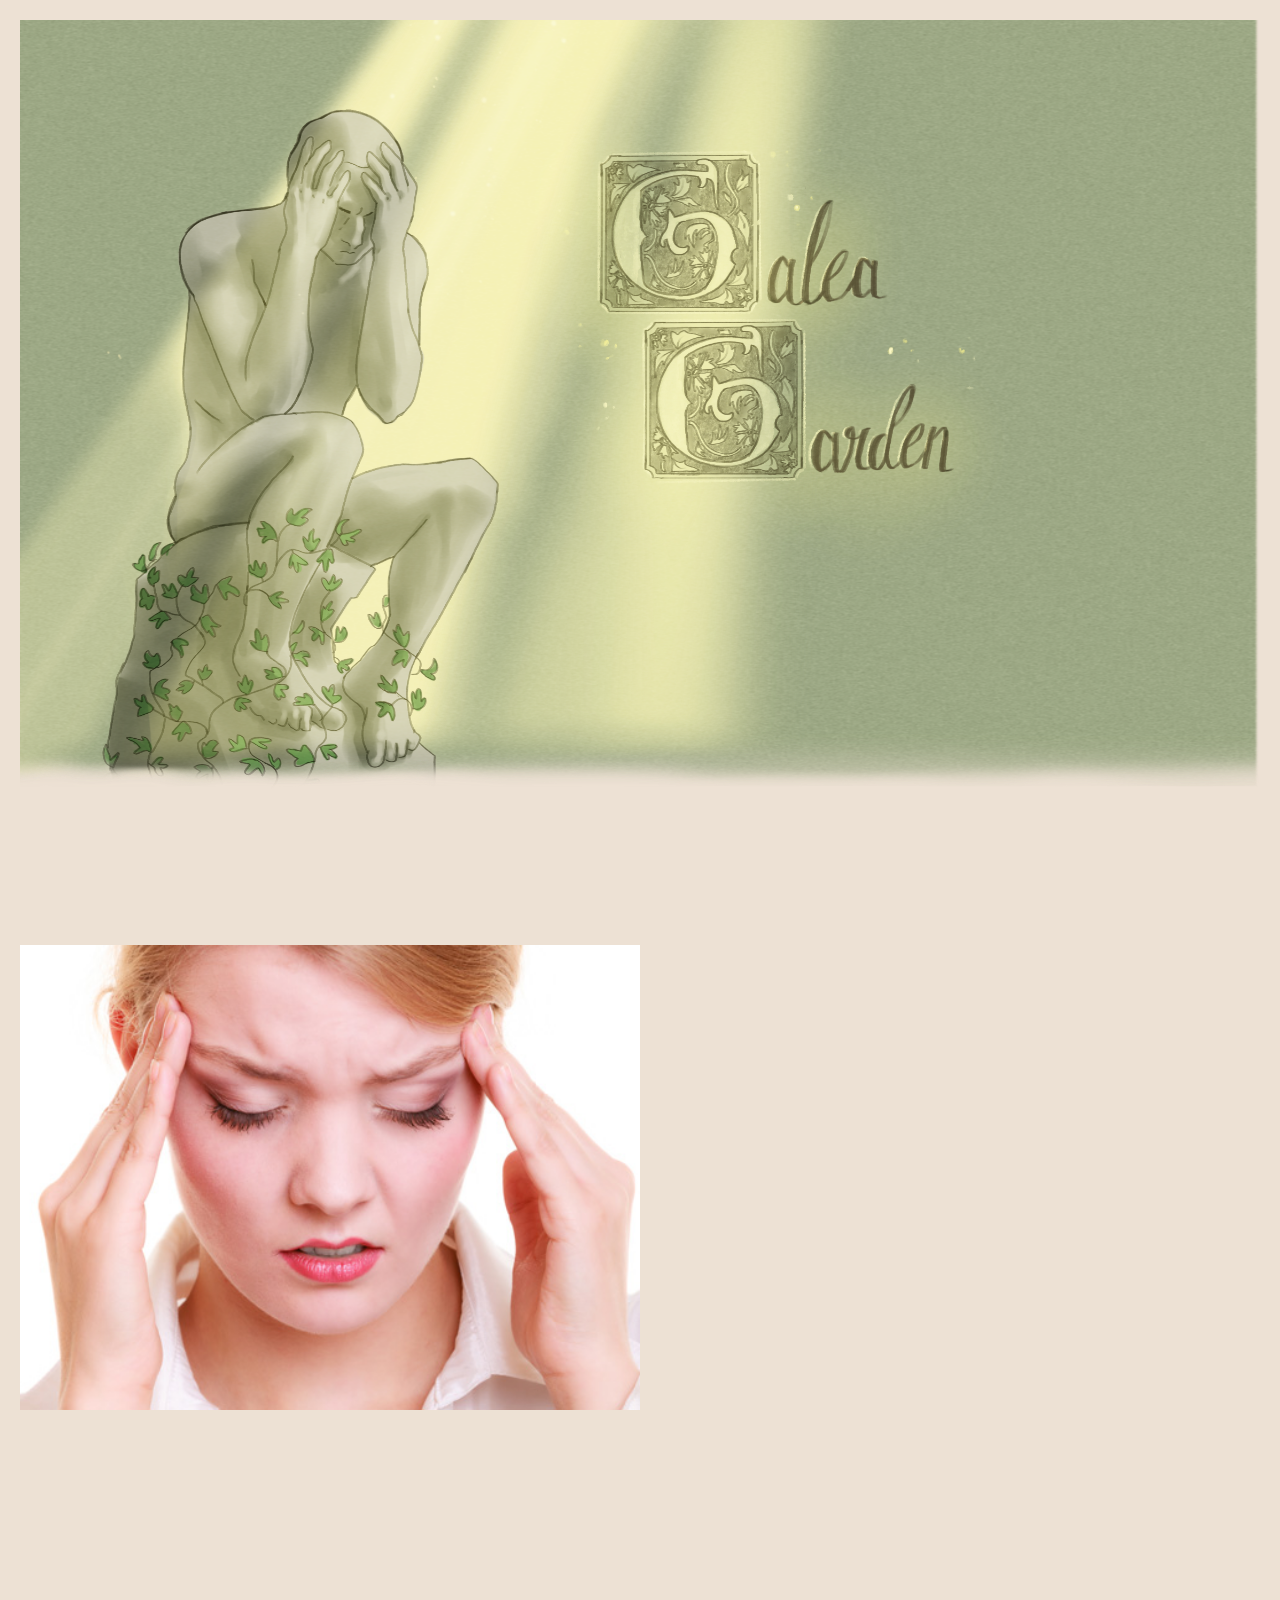
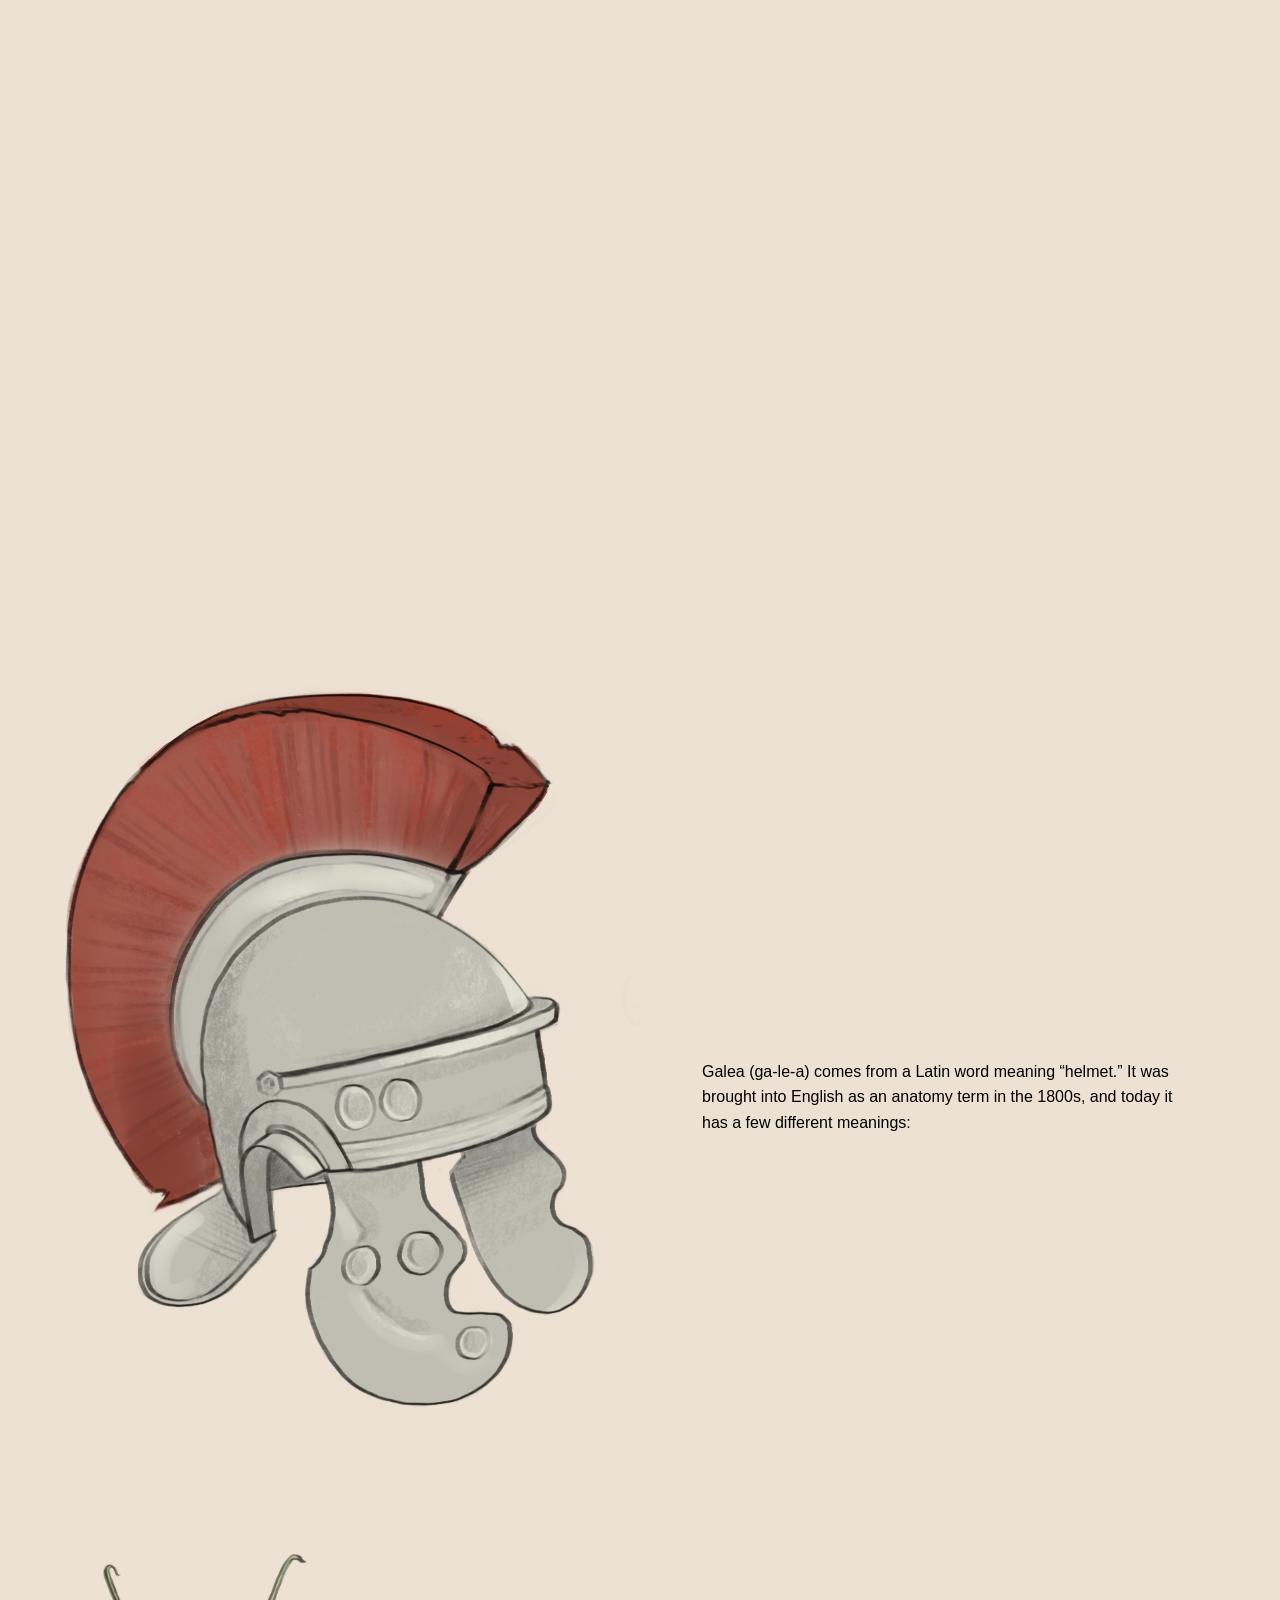
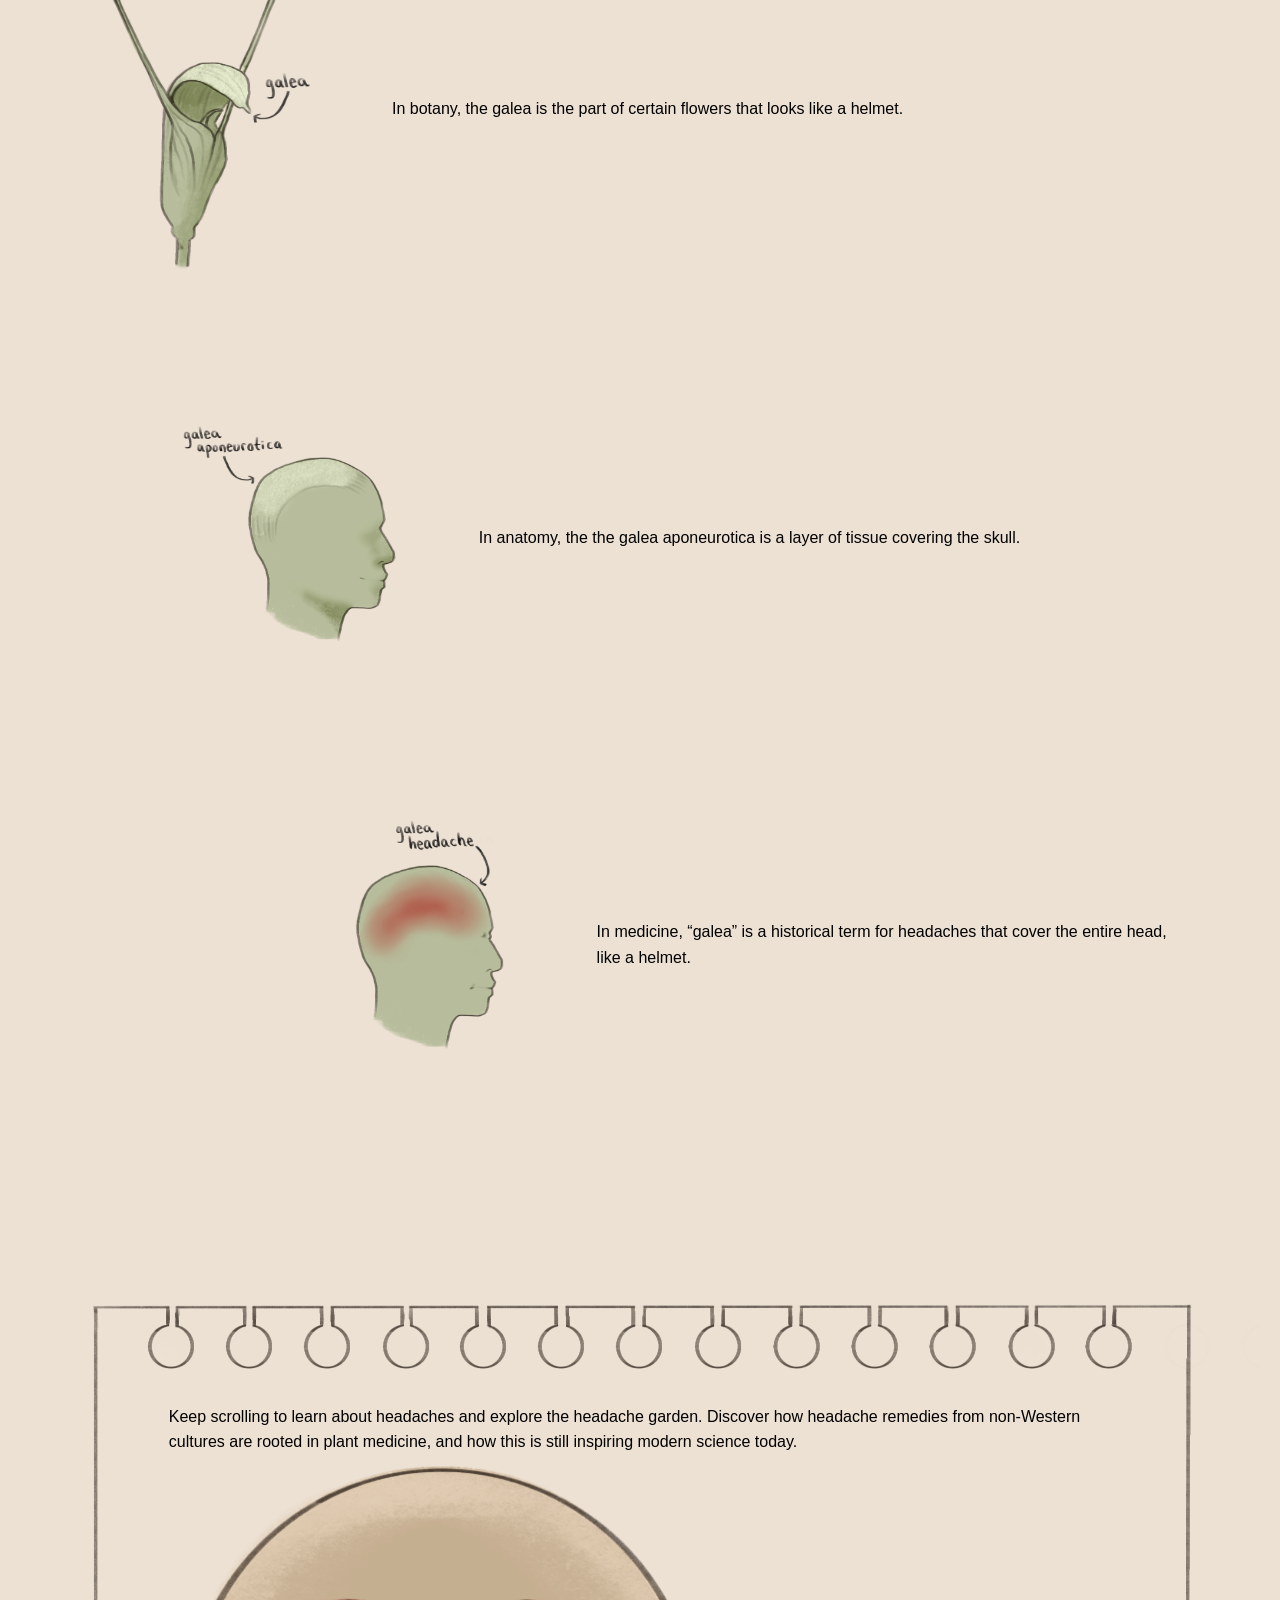
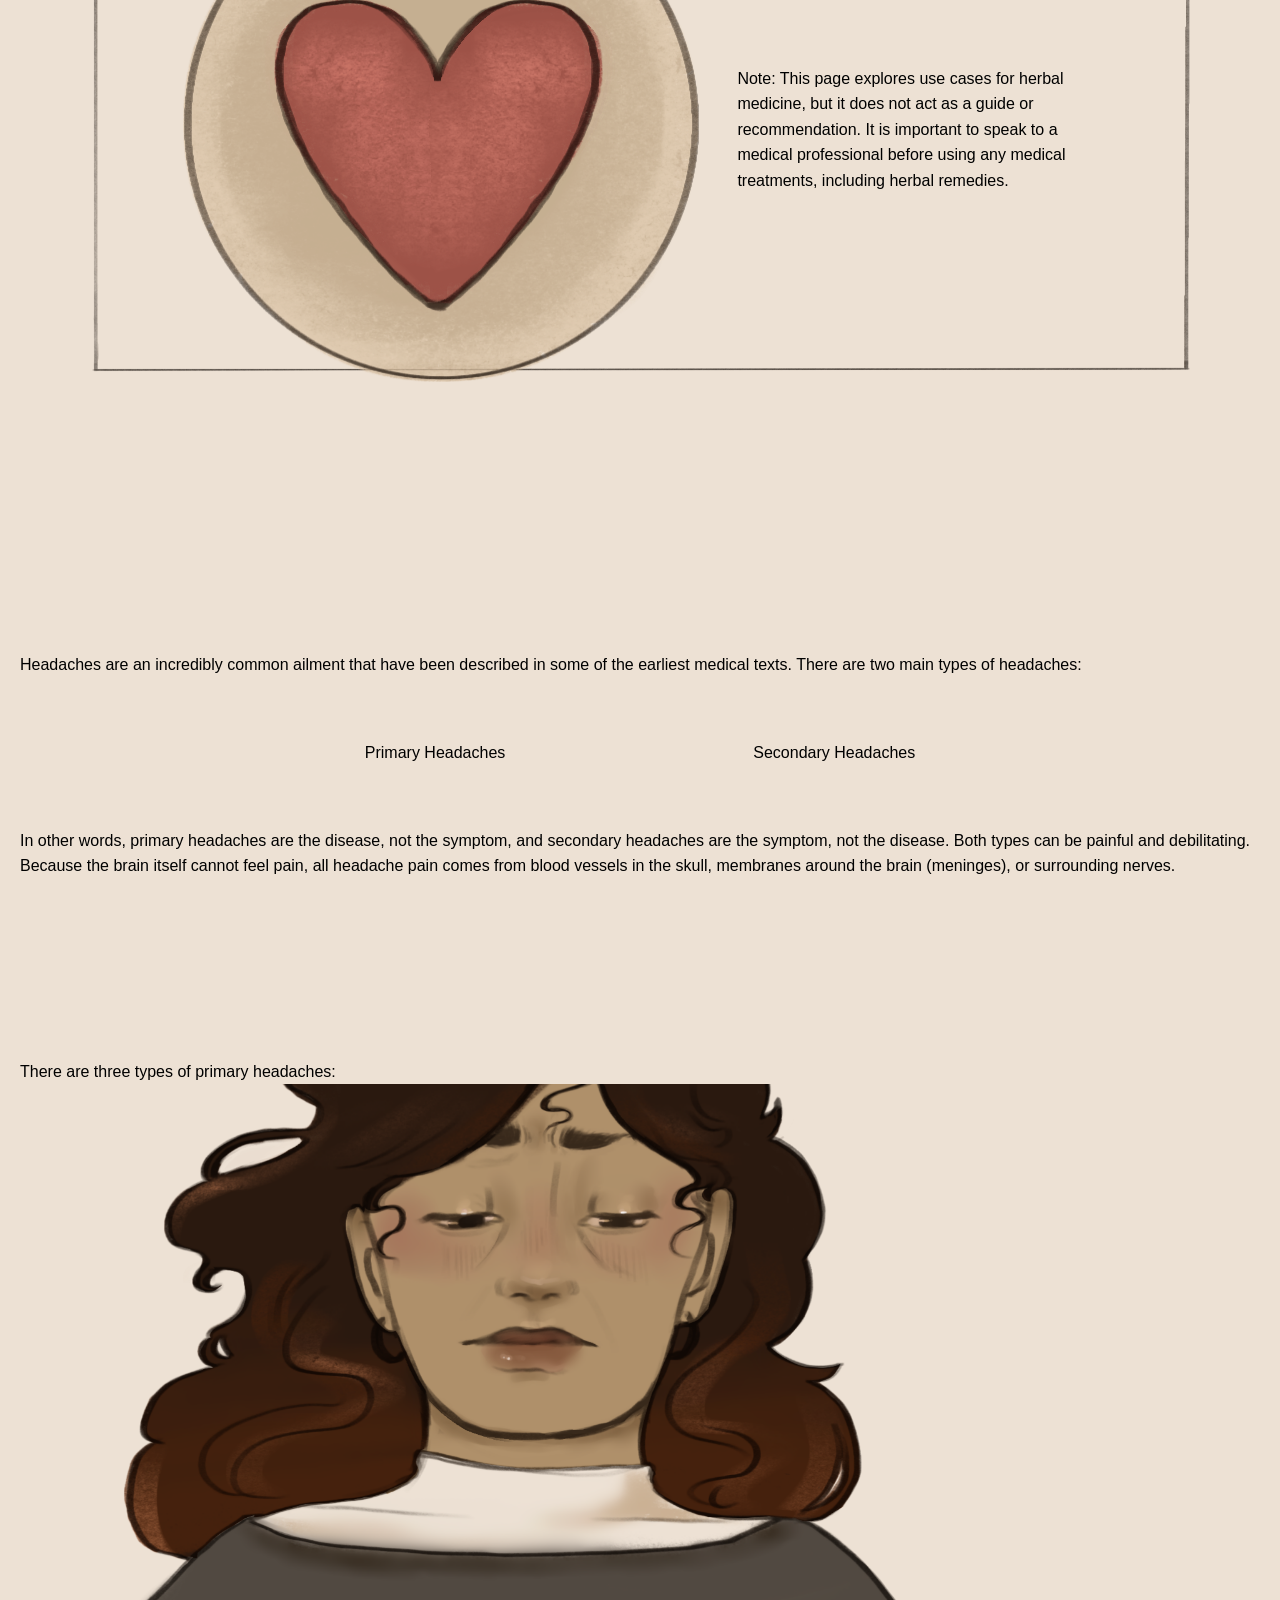
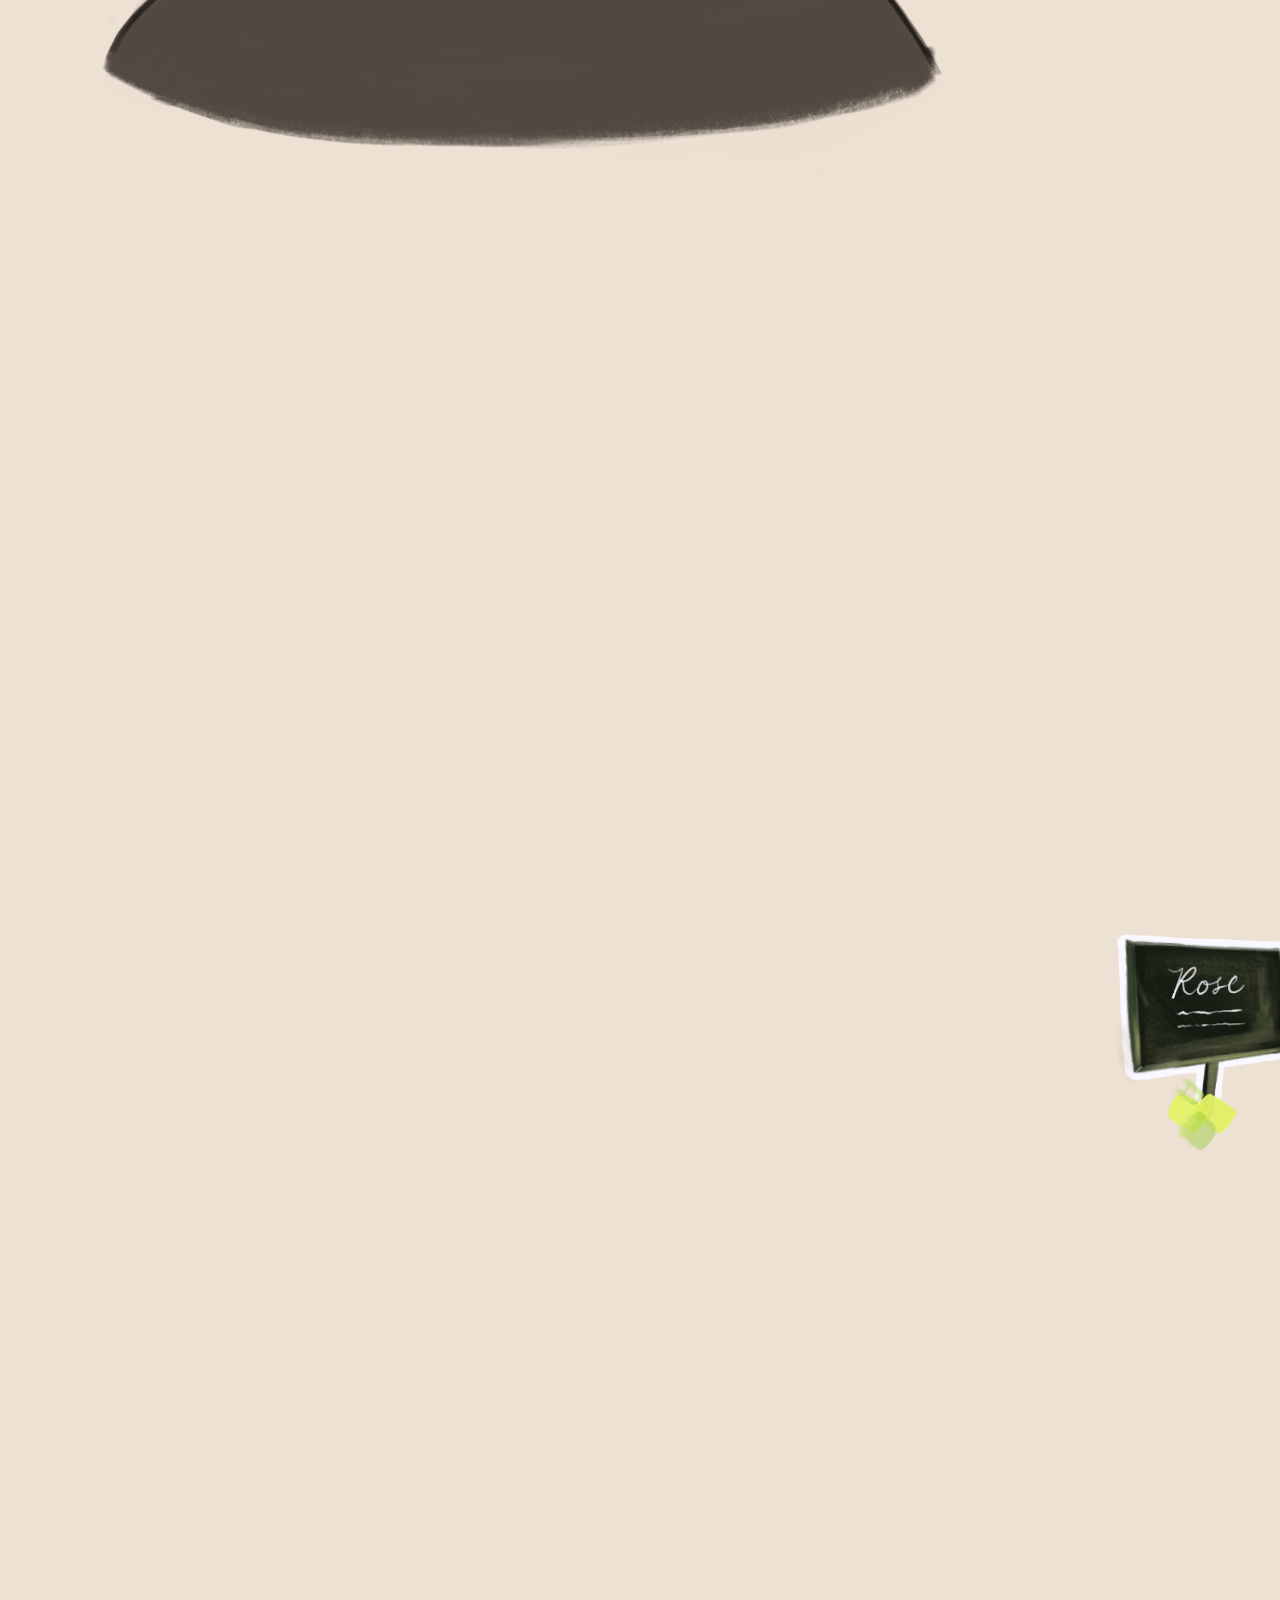
==== commit ac06a72c: "download images" ====
--- a/index.html
+++ b/index.html
@@ -95,14 +95,8 @@
         </p>
         <div class="headache-categories">
             <p class="primary">Primary Headaches
-                <br></br>xx
-                <br></br>xx
-                <br></br>xx
             </p>
             <p class="secondary">Secondary Headaches
-                <br></br>xx
-                <br></br>xx
-                <br></br>xx
             </p>
         </div>
         <p>In other words, primary headaches are the disease, not the symptom, and secondary headaches are the symptom,
@@ -120,12 +114,10 @@
         </p>
     </div>
 
-    <!--scrollbar still visible for me on firefox-->
     <style>
         ::-webkit-scrollbar {
             height: 0px;
             width: 0px;
-            scrollbar-width: none;
         }
     </style>
 
@@ -140,65 +132,47 @@
         <img class="rose-plaque-transform" src="garden-bed-images/rose-plaque-small.png" alt="rose plaque" />
     </div> -->
 
-    <!--rose plaque big version
-    <div id="rose-plaque-overlay">
-        <div class="rose-plaque-container">
-            <img src="garden-bed-images/rose-plaque-overlay.png" alt="rose plaque overlay" />
-            <p class="plaque-text">Rose<br></br>
-                Genus <i>Rosa,</i> Family Rosaceae<br></br>
-                In traditional Persian medicine, rose essential oil was applied to the forehead, temples, and scalp to
-                treat
-                head pain.
-            </p>
-            <button class="close-overlay" id="closeRoseOverlay">Close Plaque</button>
-        </div>
-    </div> -->
-
-    <div id="rose-plaque-overlay" onclick="off()">
-        <div id="rose-plaque-text">Rose<br></br>
-            Genus <i>Rosa,</i> Family Rosaceae<br></br>
-            In traditional Persian medicine, rose essential oil was applied to the forehead, temples, and scalp to
-            treat
-            head pain.</div>
-    </div>
-
-
-    <script>
-        function on() {
-            document.getElementById("rose-plaque-overlay").style.display = "block";
-        }
-
-        function off() {
-            document.getElementById("rose-plaque-overlay").style.display = "none";
-        }
-    </script>
-
-    <div id="mobile-overlay">
-        <div class="overlay-message">
-            Best viewed on desktop!
-        </div>
-    </div>
-
-    <!--garden image with clickable elements-->
-    <div class="garden-entrance-container">
-        <img class="garden-background" src="garden-bed-images/garden-background.png" />
-        <div class="clickable-rose-plaque">
-            <button onclick="on()" type="rose-plaque-button" >
-                <img src="garden-bed-images/rose-plaque-small.png" />
-            </button>
-        </div>
-    </div>
+<div class="garden-entrance-container">
+    <!-- Background image -->
+    <div class="garden-background"></div>
+    
+    <!-- Positioned images -->
+    <img class="rose-plaque" src="garden-bed-images/rose-plaque.png" alt="rose plaque" />
+</div>
 
 
 
-    <div class="spacer"></div>
-    <div class="spacer"></div>
-    <div class="spacer"></div>
-    <div class="spacer"></div>
-    <div class="spacer"></div>
-    <div class="spacer"></div>
-    <div class="spacer"></div>
-    <div class="spacer"></div>
+        <div class="spacer"></div>
+            <div class="spacer"></div>
+                <div class="spacer"></div>
+                    <div class="spacer"></div>
+                        <div class="spacer"></div>
+                            <div class="spacer"></div>
+                                <div class="spacer"></div>
+                                    <div class="spacer"></div>
+
+
+    <!-- garden beds attempt 1
+    <div class="garden-beds-container">
+
+        <div class="garden-beds-left">
+            <div class="garden-bed-image-container">
+                <div class="garden-bed-rose">
+                    <img src="garden-bed-images/flowerbed-1.png" alt="flower bed 1">
+                    <img class="plaque" src="garden-bed-images/rose-plaque.png" alt="rose plaque">
+                    <img class="roses" src="garden-bed-images/flowerbed-roses.png" alt="roses">
+                </div>
+            </div>
+        </div>
+
+        <div class="garden-beds-right">
+            <div class="garden-bed-image-container">
+                <div class="garden-bed-5">
+                    <img src="garden-bed-images/flowerbed-5.png" alt="flower bed 5">
+                </div>
+            </div>
+        </div>-->
+
 
     </div>
 
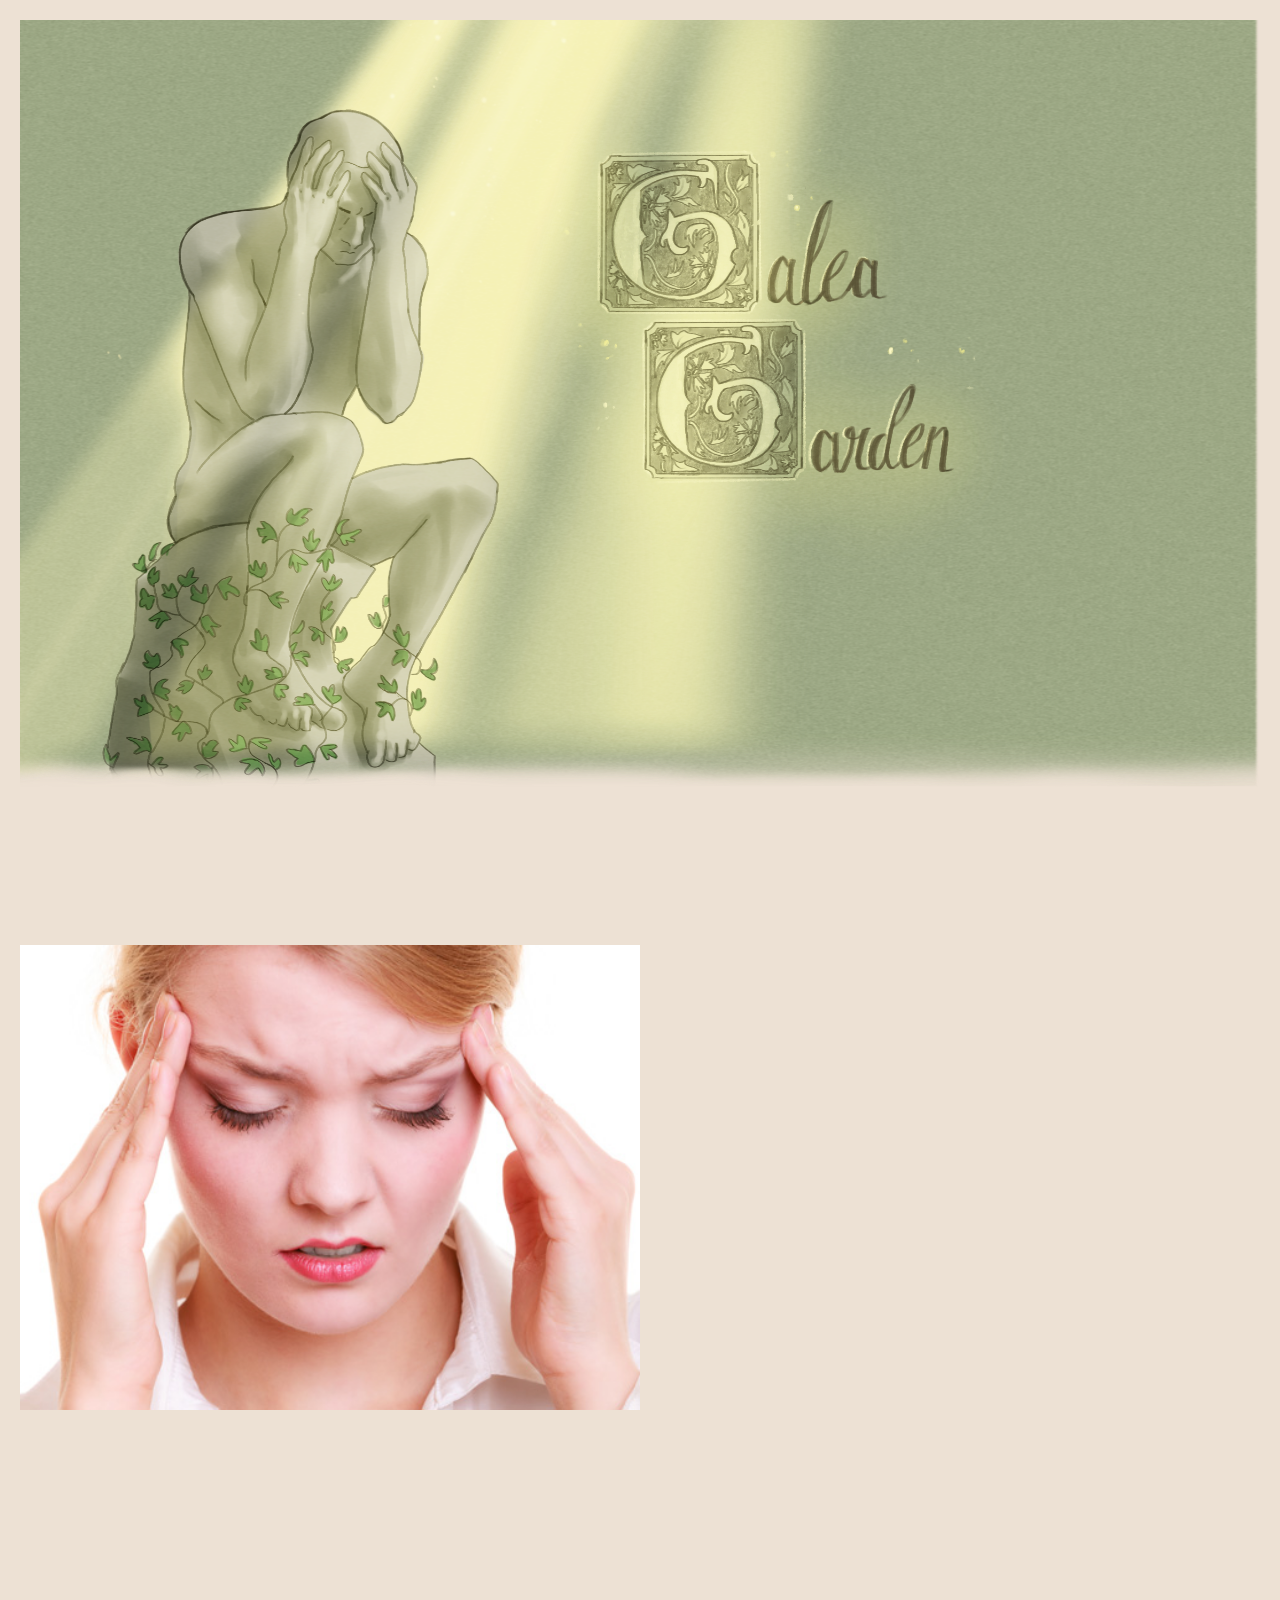
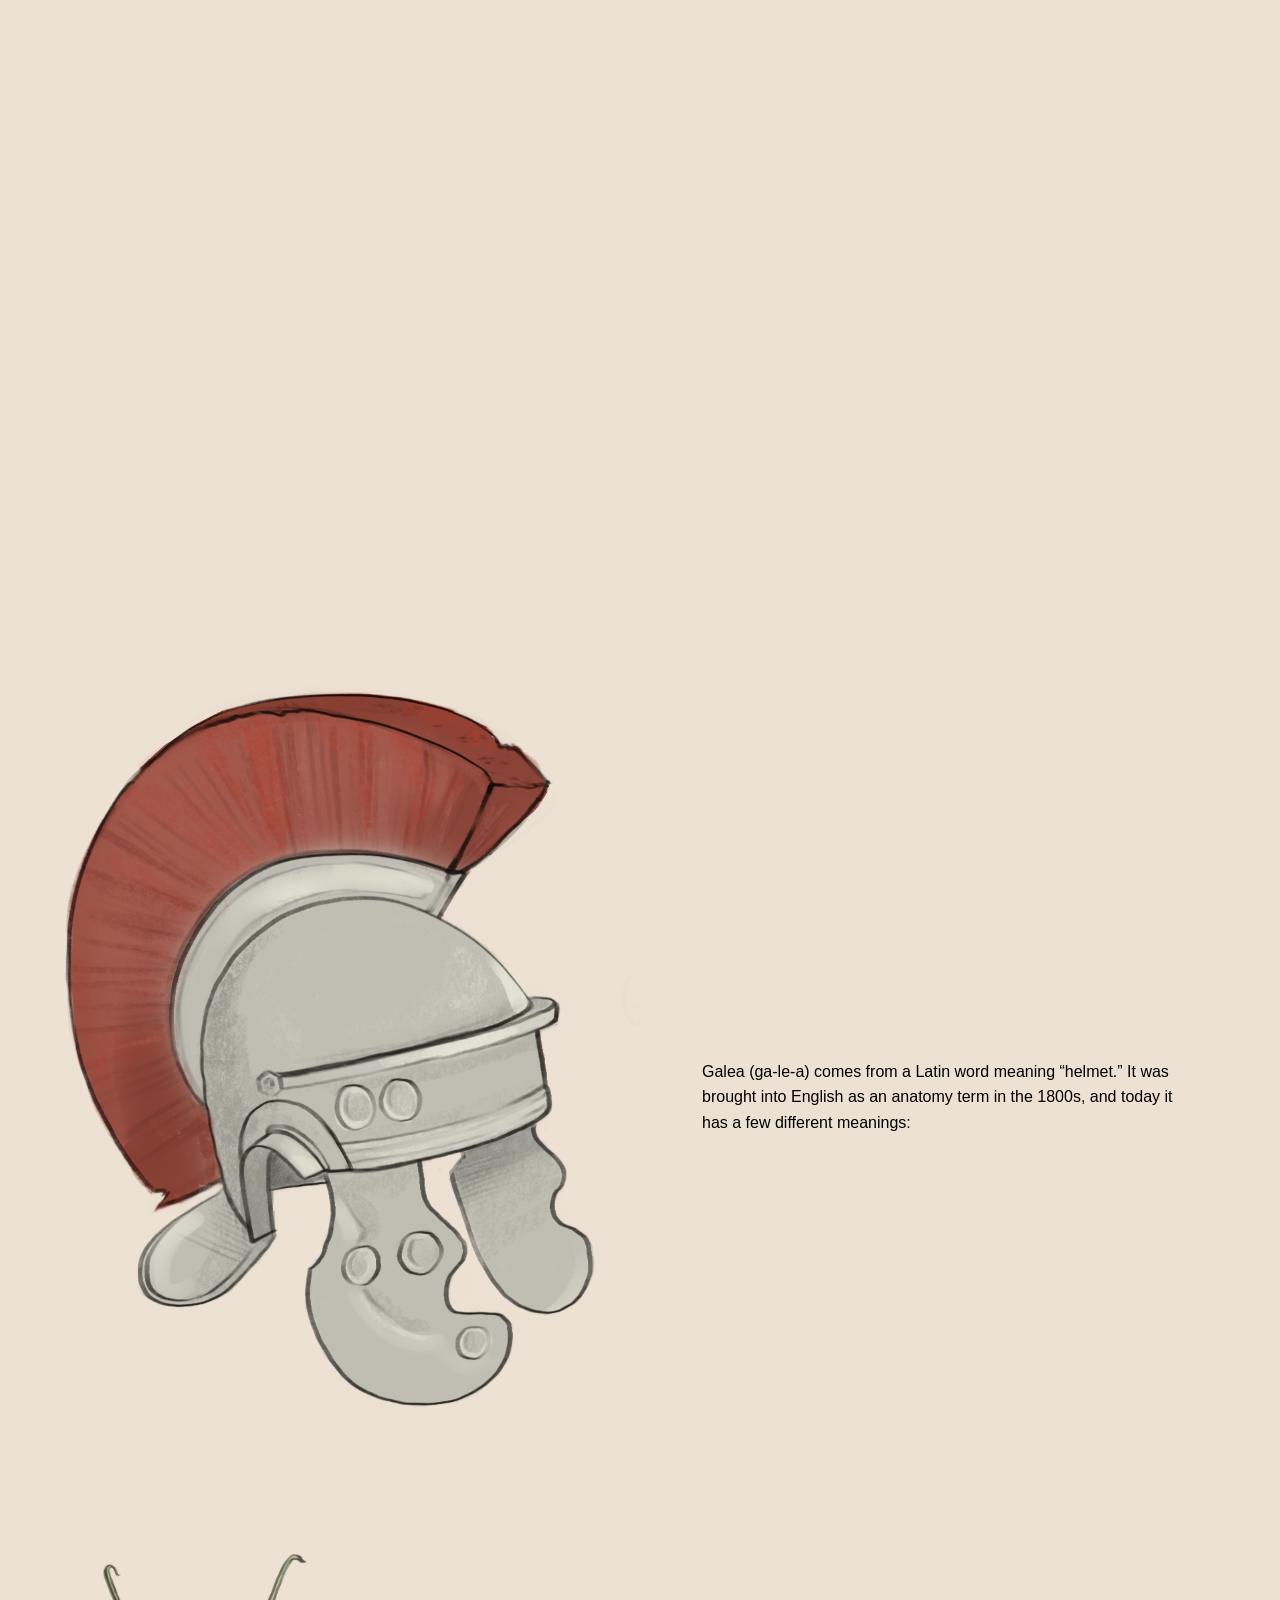
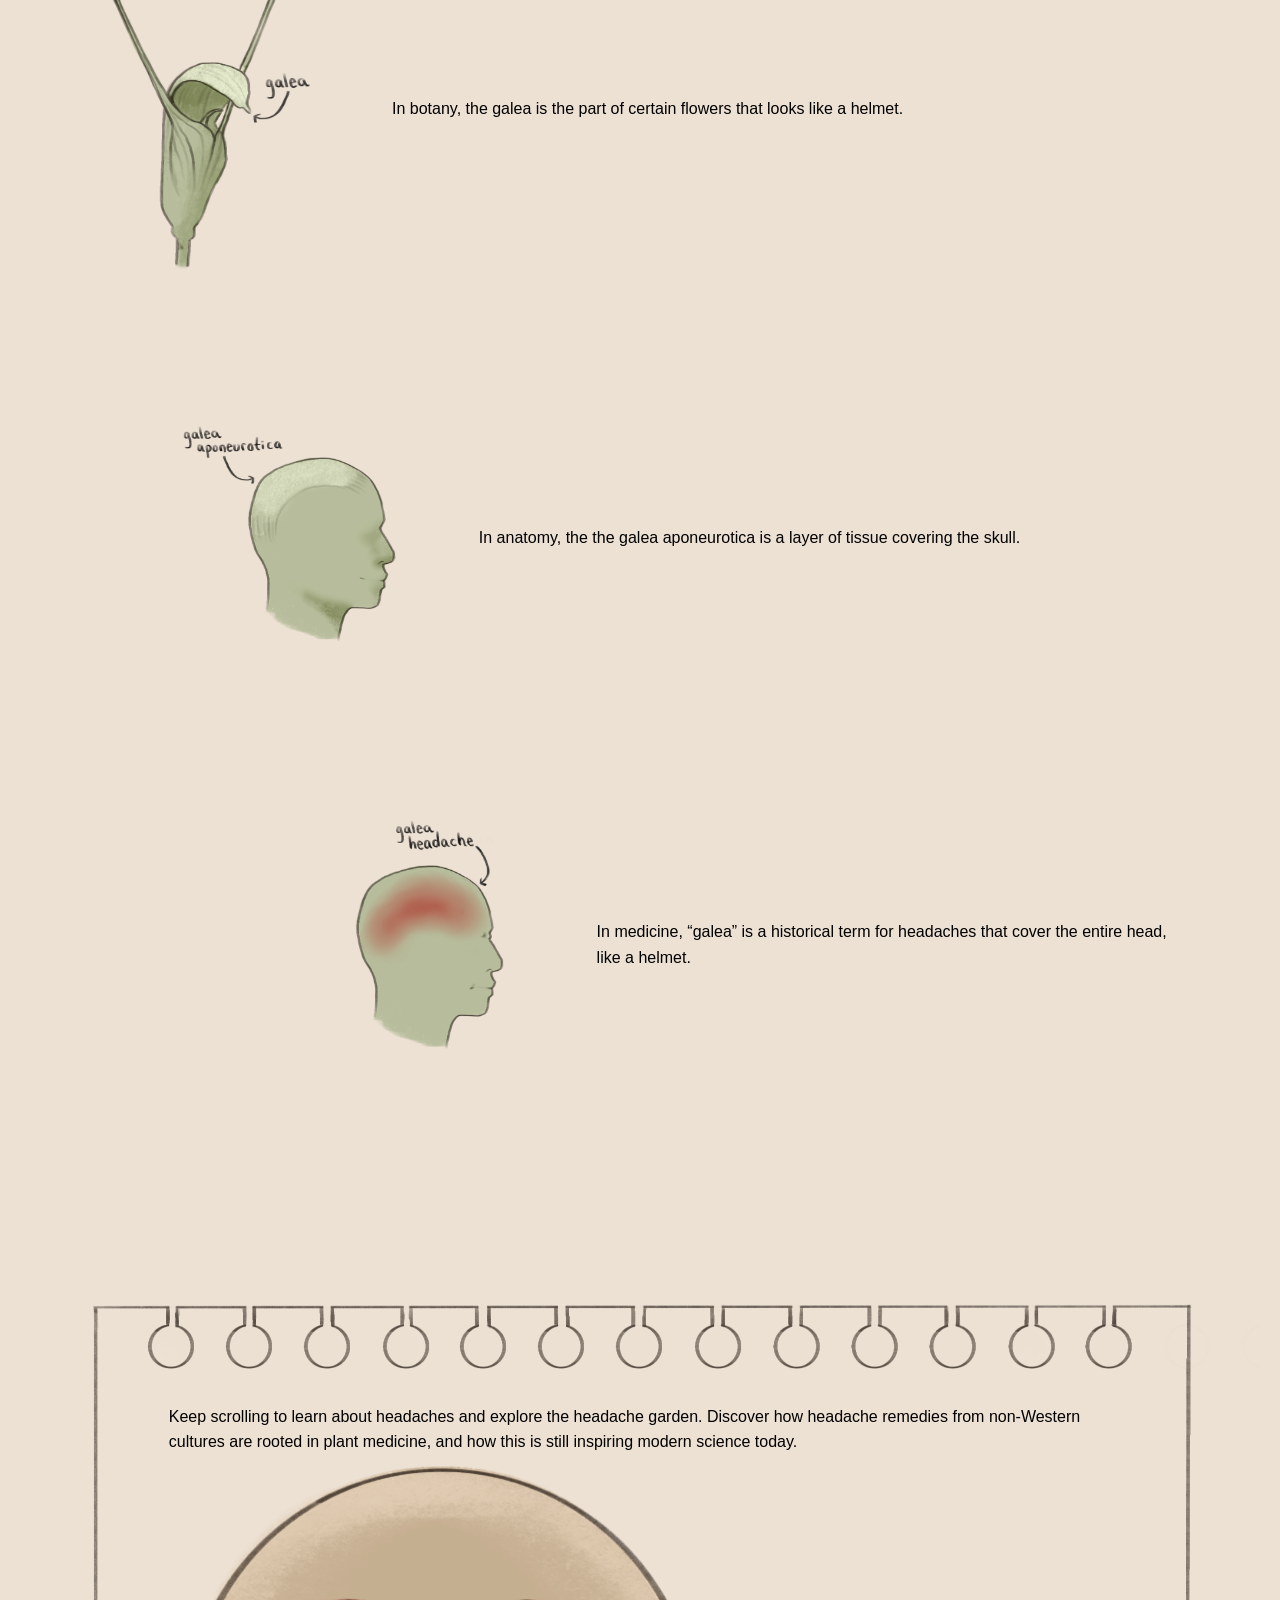
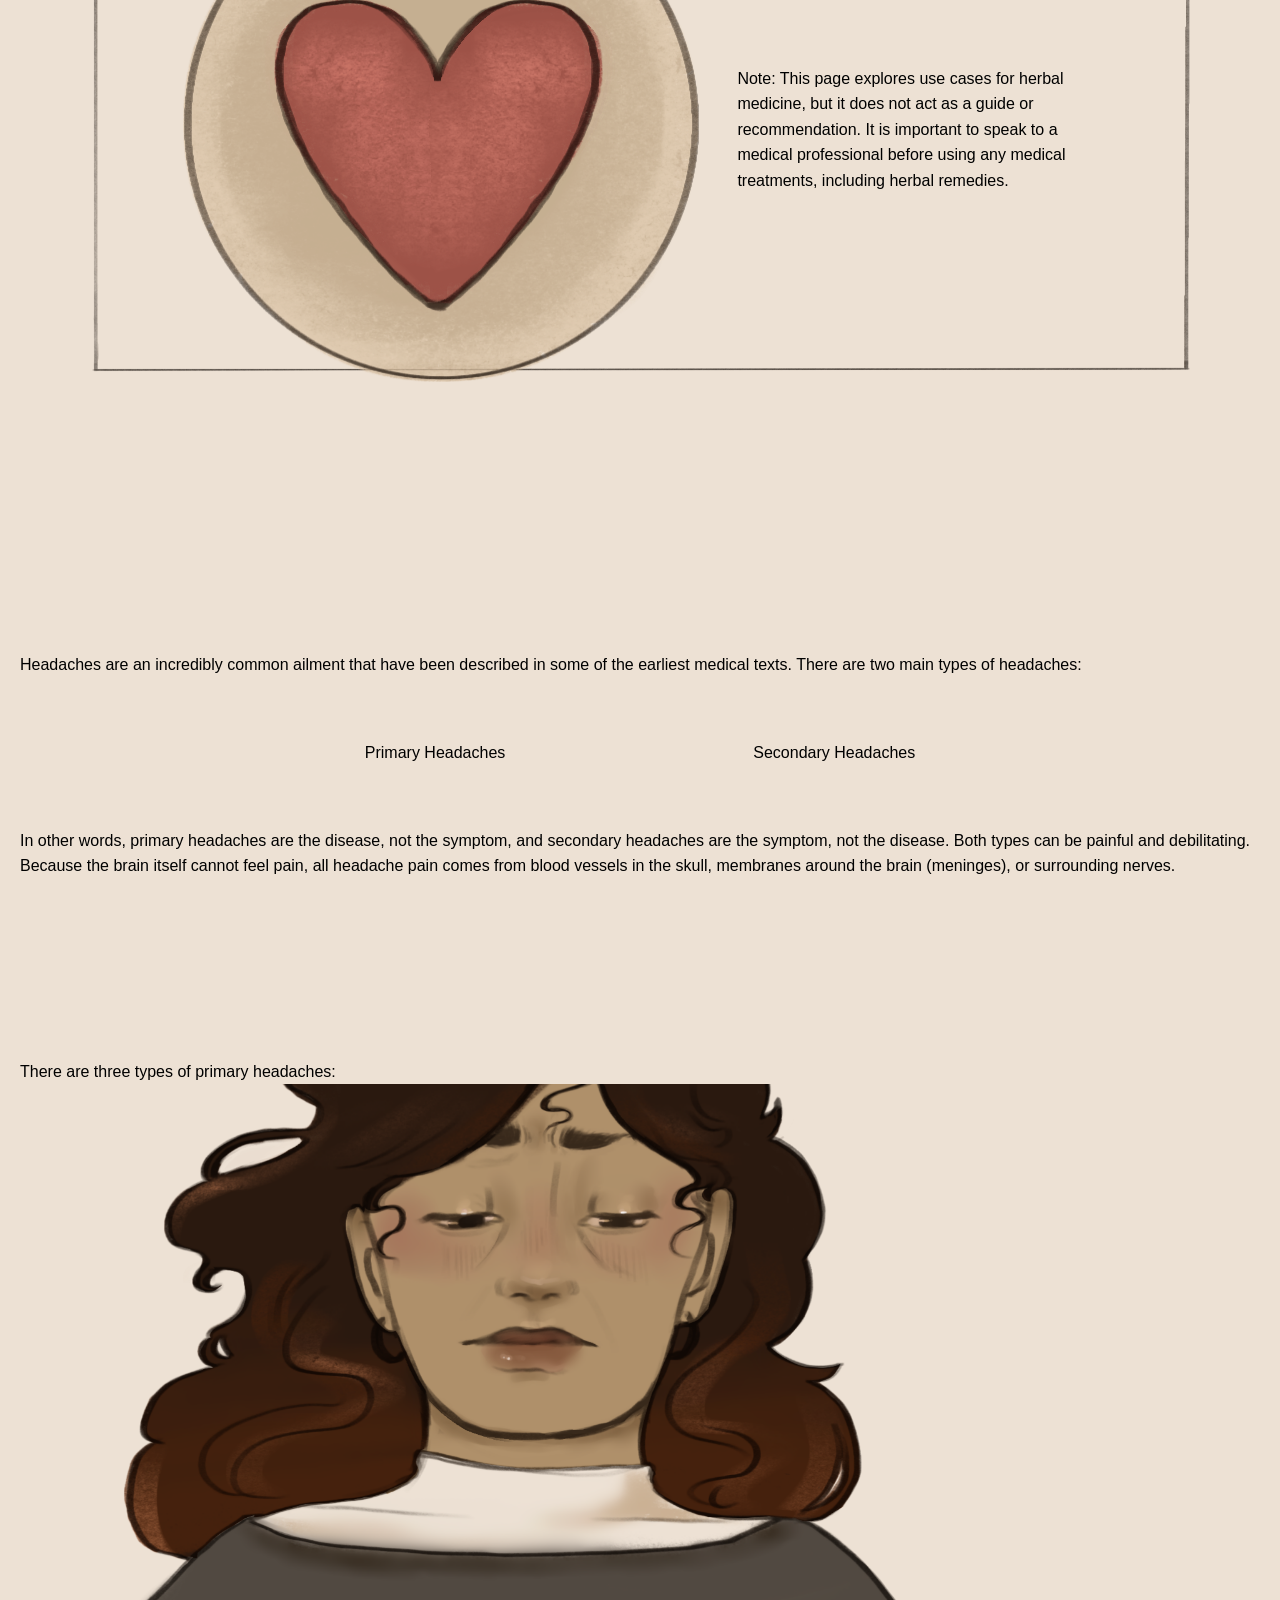
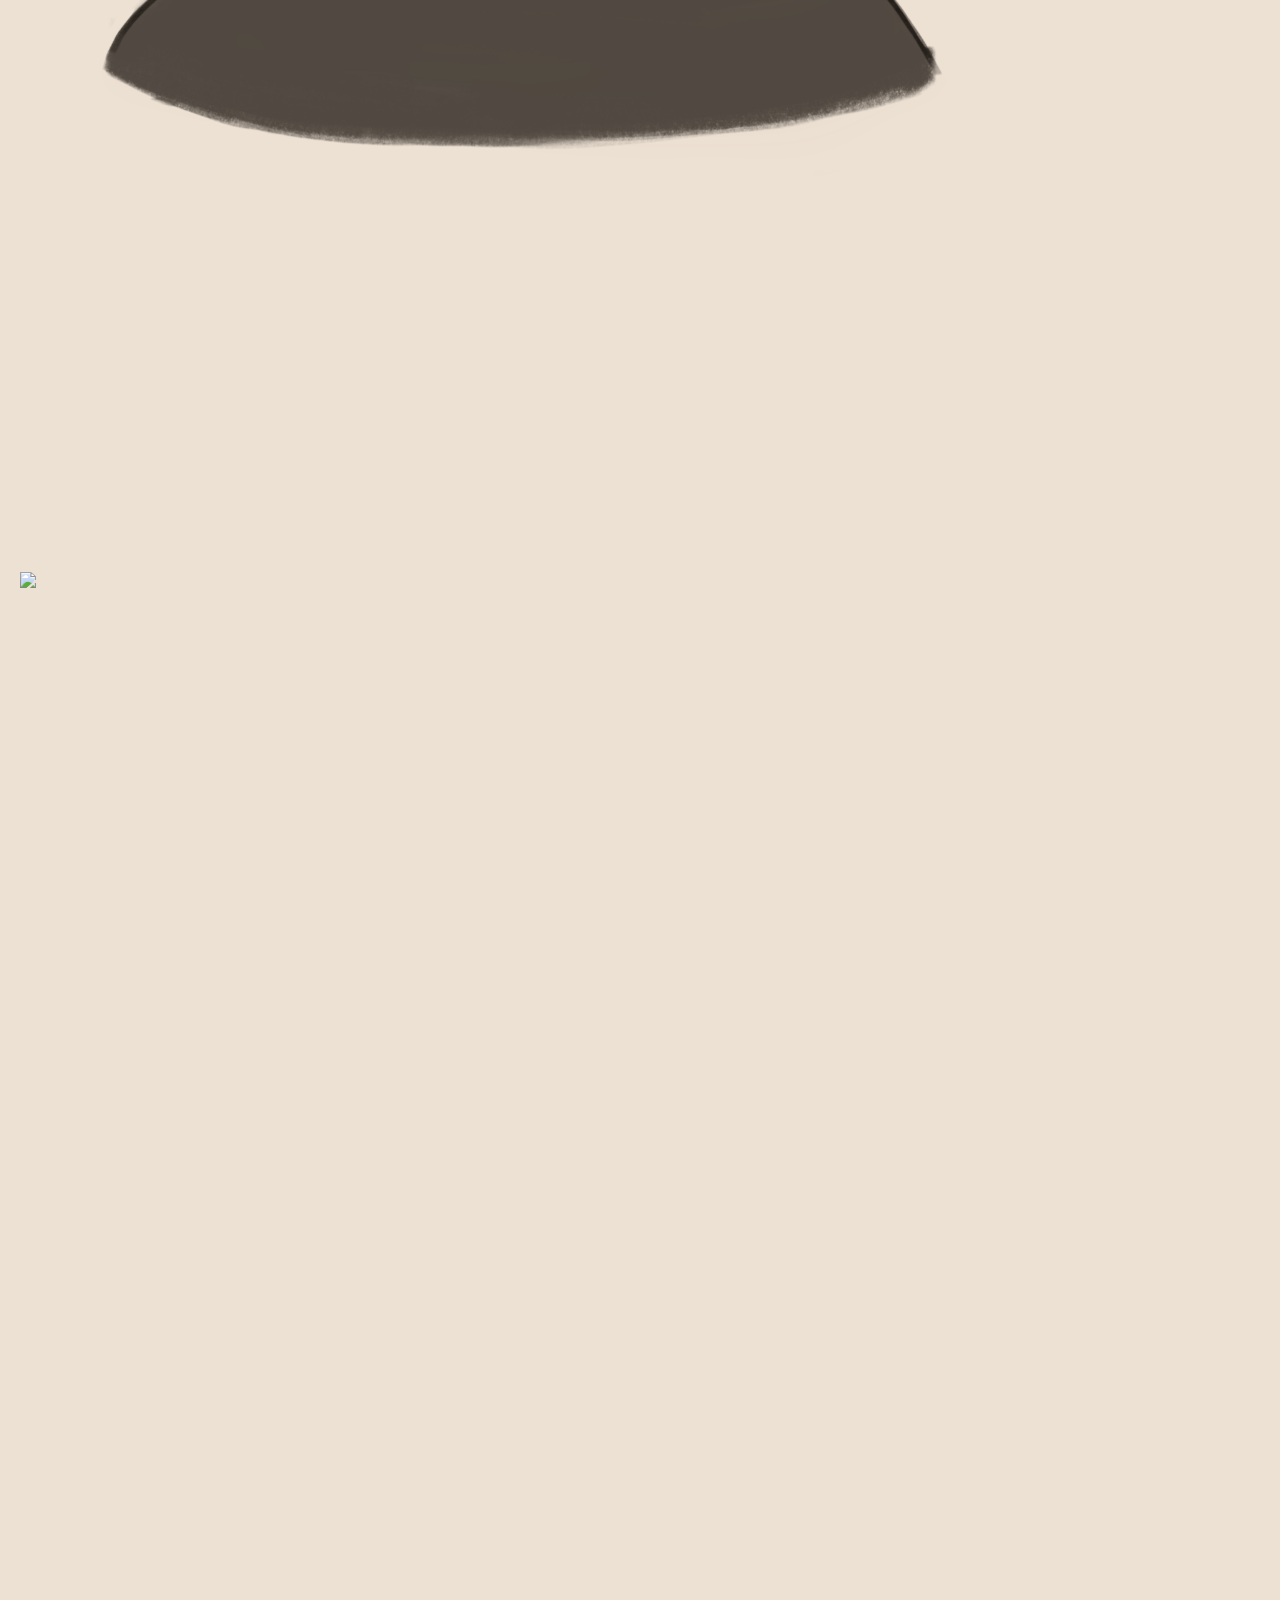
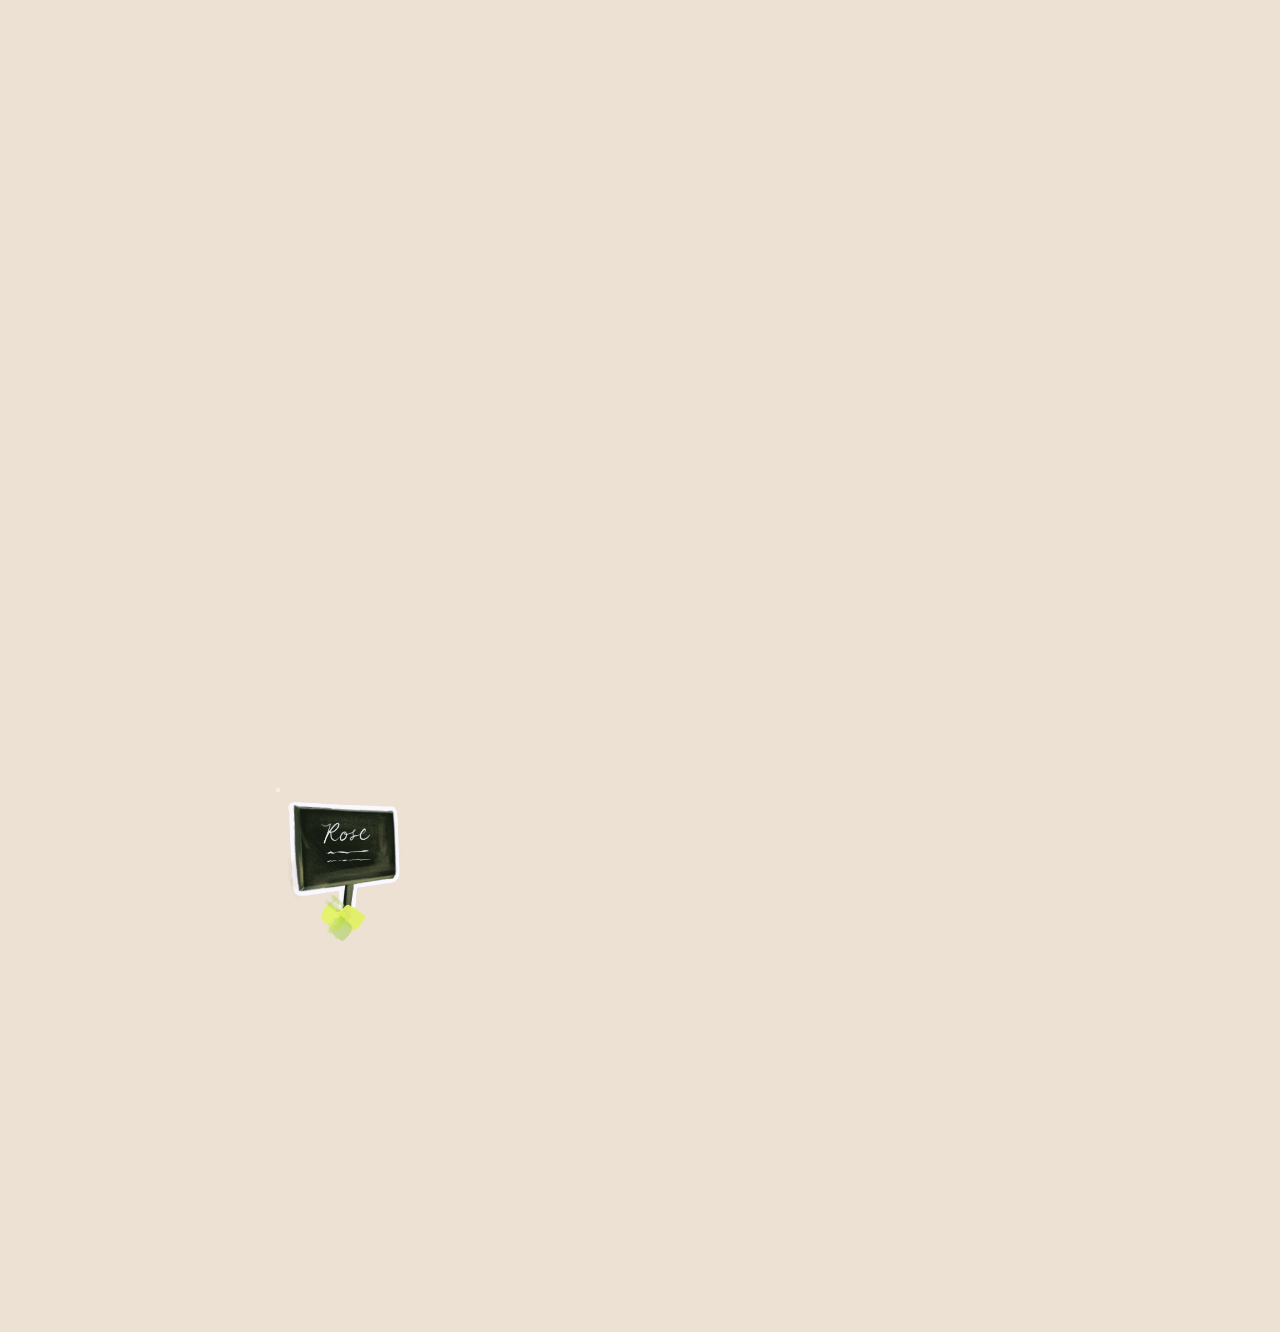
==== commit 581ffd0b: "Merge branch 'main' of https://github.com/grace-cecelia/galea-garden" ====
--- a/index.html
+++ b/index.html
@@ -114,10 +114,12 @@
         </p>
     </div>
 
+    <!--scrollbar still visible for me on firefox-->
     <style>
         ::-webkit-scrollbar {
             height: 0px;
             width: 0px;
+            scrollbar-width: none;
         }
     </style>
 
@@ -132,47 +134,65 @@
         <img class="rose-plaque-transform" src="garden-bed-images/rose-plaque-small.png" alt="rose plaque" />
     </div> -->
 
-<div class="garden-entrance-container">
-    <!-- Background image -->
-    <div class="garden-background"></div>
-    
-    <!-- Positioned images -->
-    <img class="rose-plaque" src="garden-bed-images/rose-plaque.png" alt="rose plaque" />
-</div>
-
-
-
-        <div class="spacer"></div>
-            <div class="spacer"></div>
-                <div class="spacer"></div>
-                    <div class="spacer"></div>
-                        <div class="spacer"></div>
-                            <div class="spacer"></div>
-                                <div class="spacer"></div>
-                                    <div class="spacer"></div>
-
-
-    <!-- garden beds attempt 1
-    <div class="garden-beds-container">
-
-        <div class="garden-beds-left">
-            <div class="garden-bed-image-container">
-                <div class="garden-bed-rose">
-                    <img src="garden-bed-images/flowerbed-1.png" alt="flower bed 1">
-                    <img class="plaque" src="garden-bed-images/rose-plaque.png" alt="rose plaque">
-                    <img class="roses" src="garden-bed-images/flowerbed-roses.png" alt="roses">
-                </div>
-            </div>
-        </div>
-
-        <div class="garden-beds-right">
-            <div class="garden-bed-image-container">
-                <div class="garden-bed-5">
-                    <img src="garden-bed-images/flowerbed-5.png" alt="flower bed 5">
-                </div>
-            </div>
-        </div>-->
-
+    <!--rose plaque big version
+    <div id="rose-plaque-overlay">
+        <div class="rose-plaque-container">
+            <img src="garden-bed-images/rose-plaque-overlay.png" alt="rose plaque overlay" />
+            <p class="plaque-text">Rose<br></br>
+                Genus <i>Rosa,</i> Family Rosaceae<br></br>
+                In traditional Persian medicine, rose essential oil was applied to the forehead, temples, and scalp to
+                treat
+                head pain.
+            </p>
+            <button class="close-overlay" id="closeRoseOverlay">Close Plaque</button>
+        </div>
+    </div> -->
+
+    <div id="rose-plaque-overlay" onclick="off()">
+        <div id="rose-plaque-text">Rose<br></br>
+            Genus <i>Rosa,</i> Family Rosaceae<br></br>
+            In traditional Persian medicine, rose essential oil was applied to the forehead, temples, and scalp to
+            treat
+            head pain.</div>
+    </div>
+
+
+    <script>
+        function on() {
+            document.getElementById("rose-plaque-overlay").style.display = "block";
+        }
+
+        function off() {
+            document.getElementById("rose-plaque-overlay").style.display = "none";
+        }
+    </script>
+
+    <div id="mobile-overlay">
+        <div class="overlay-message">
+            Best viewed on desktop!
+        </div>
+    </div>
+
+    <!--garden image with clickable elements-->
+    <div class="garden-entrance-container">
+        <img class="garden-background" src="garden-bed-images/garden-background.png" />
+        <div class="clickable-rose-plaque">
+            <button onclick="on()" type="rose-plaque-button" >
+                <img src="garden-bed-images/rose-plaque-small.png" />
+            </button>
+        </div>
+    </div>
+
+
+
+    <div class="spacer"></div>
+    <div class="spacer"></div>
+    <div class="spacer"></div>
+    <div class="spacer"></div>
+    <div class="spacer"></div>
+    <div class="spacer"></div>
+    <div class="spacer"></div>
+    <div class="spacer"></div>
 
     </div>
 
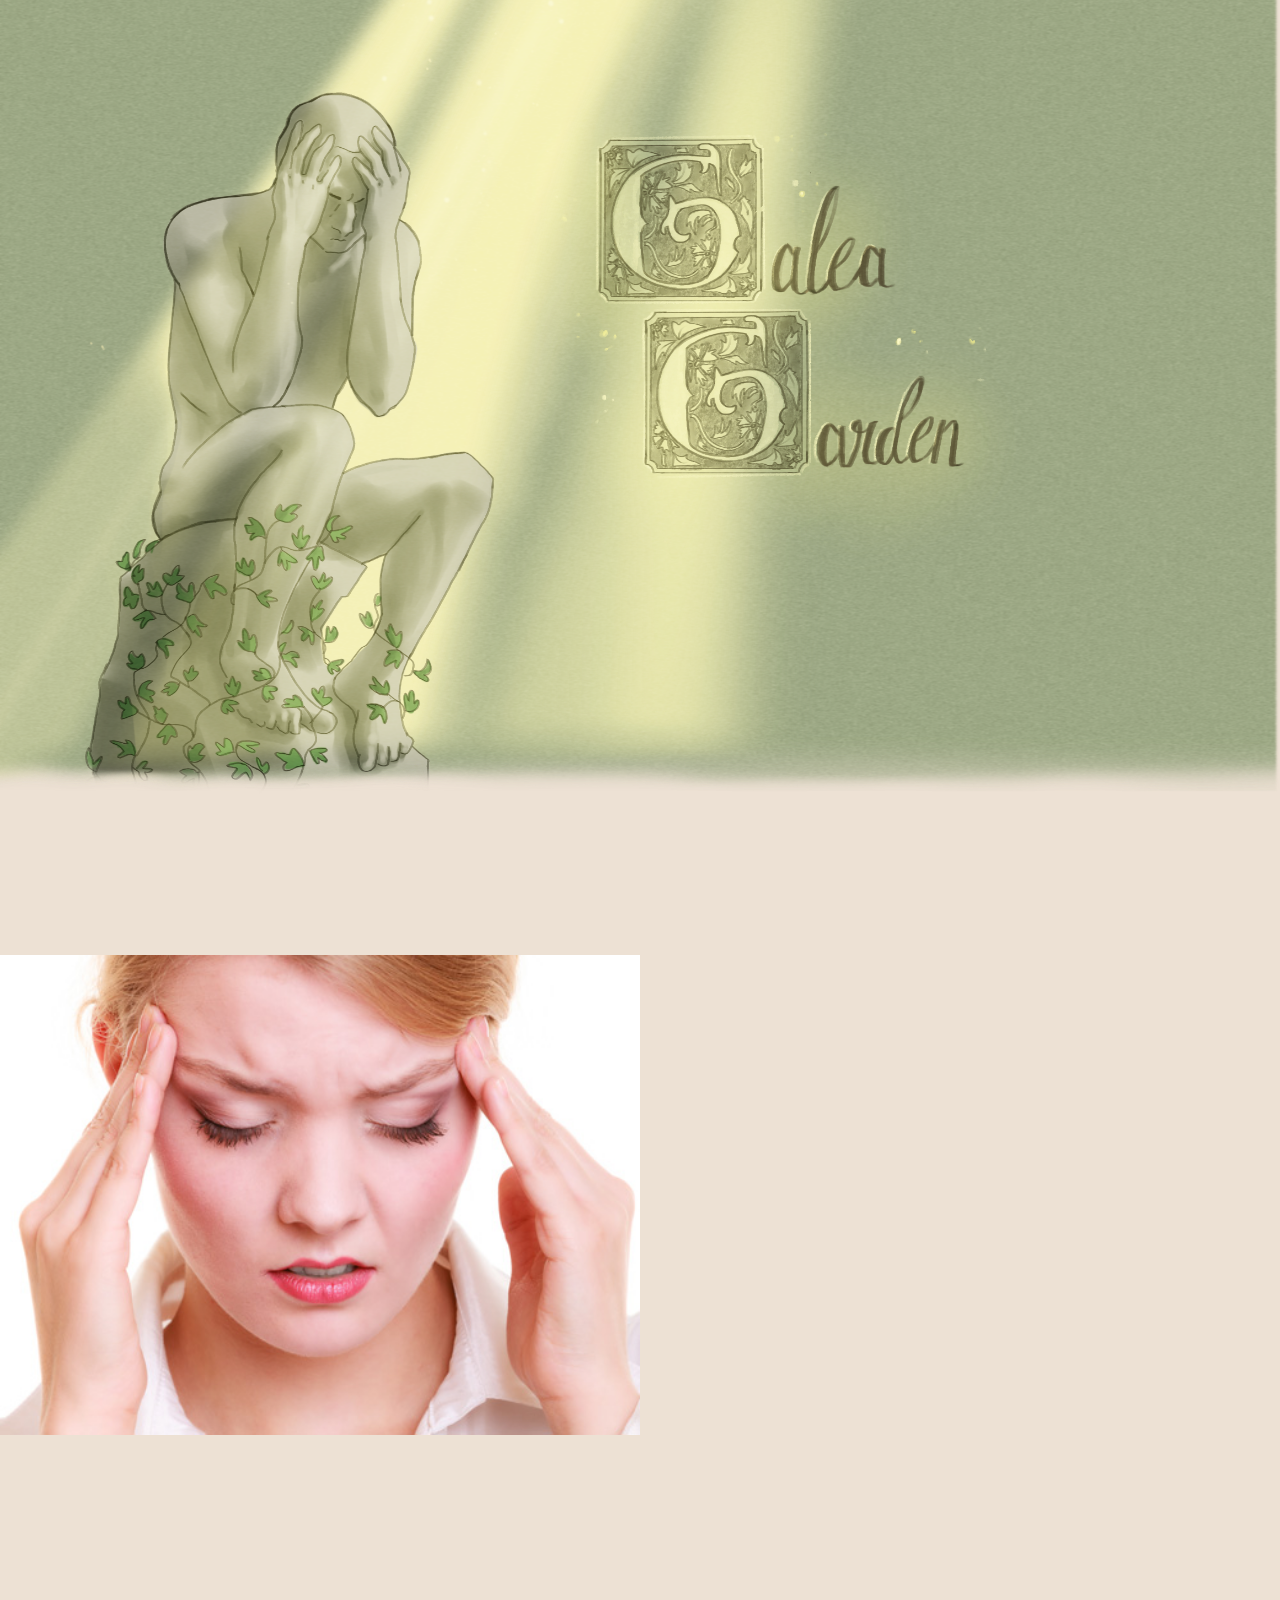
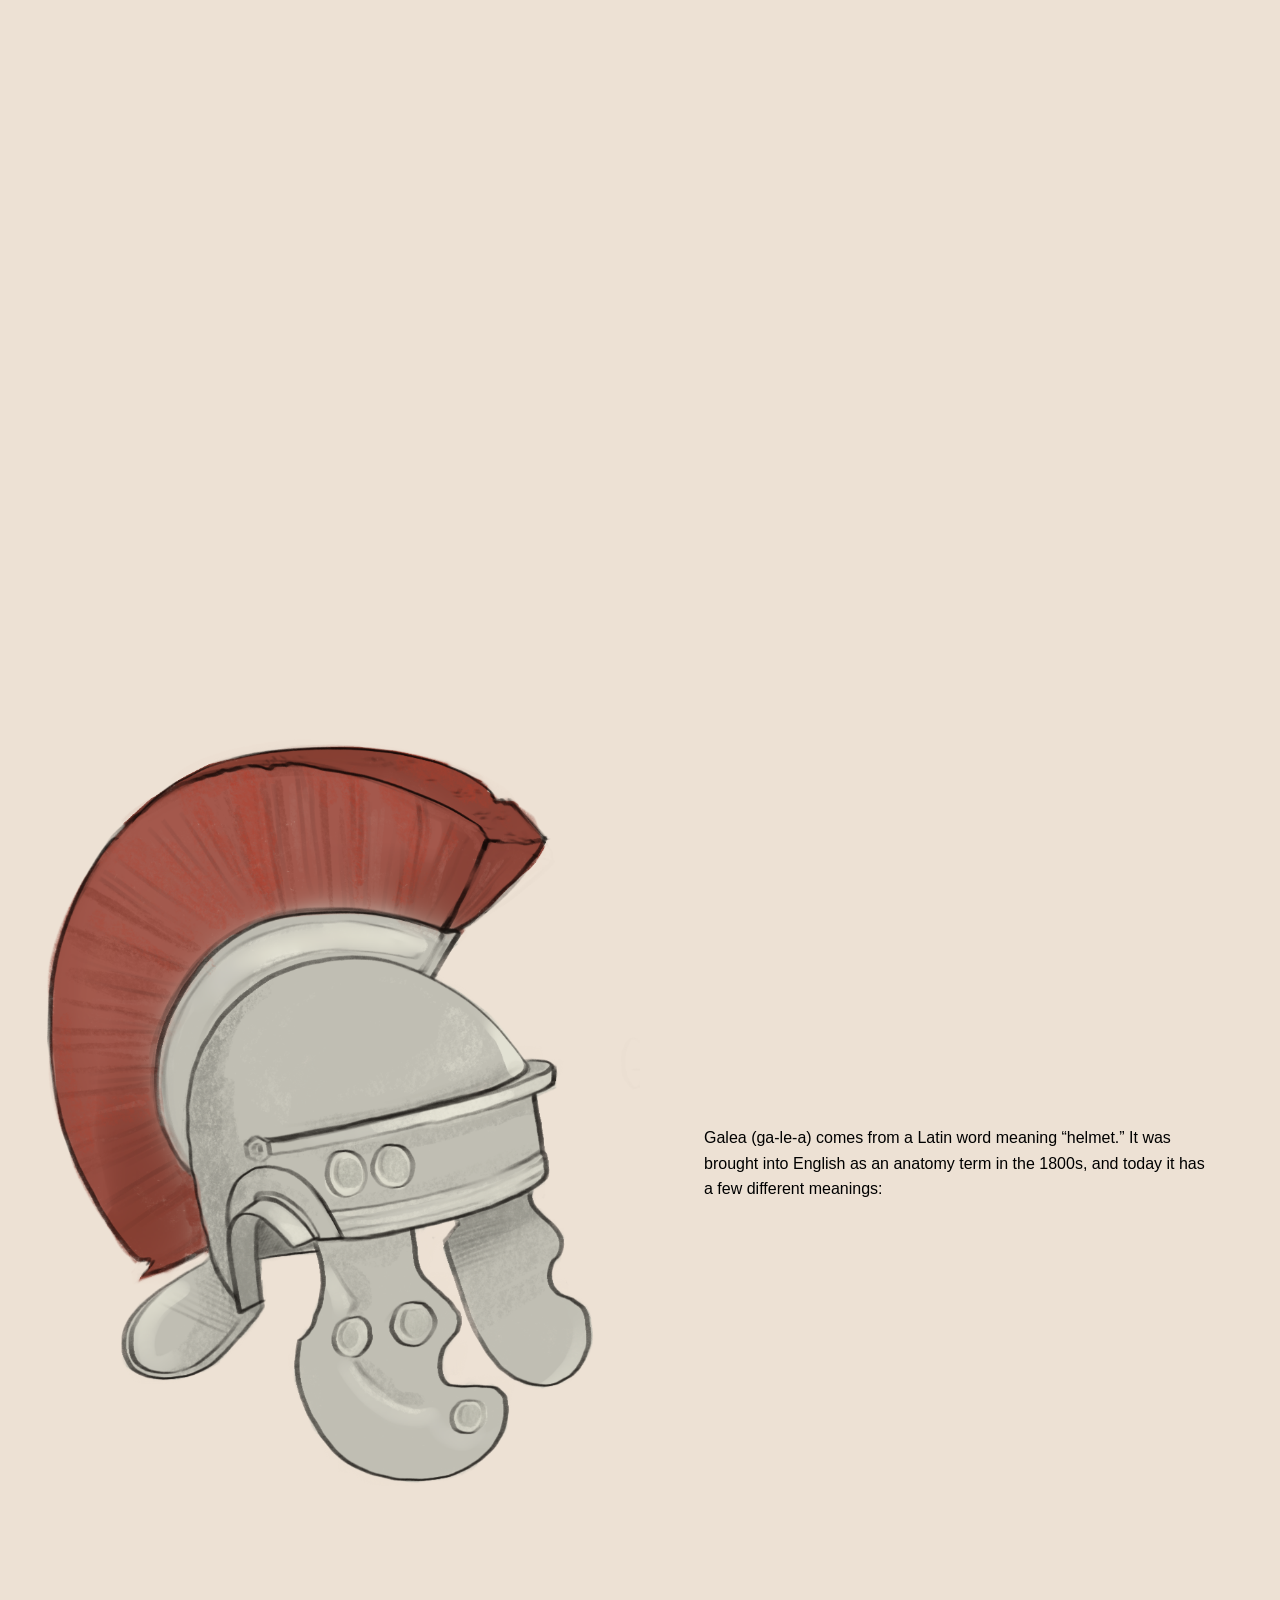
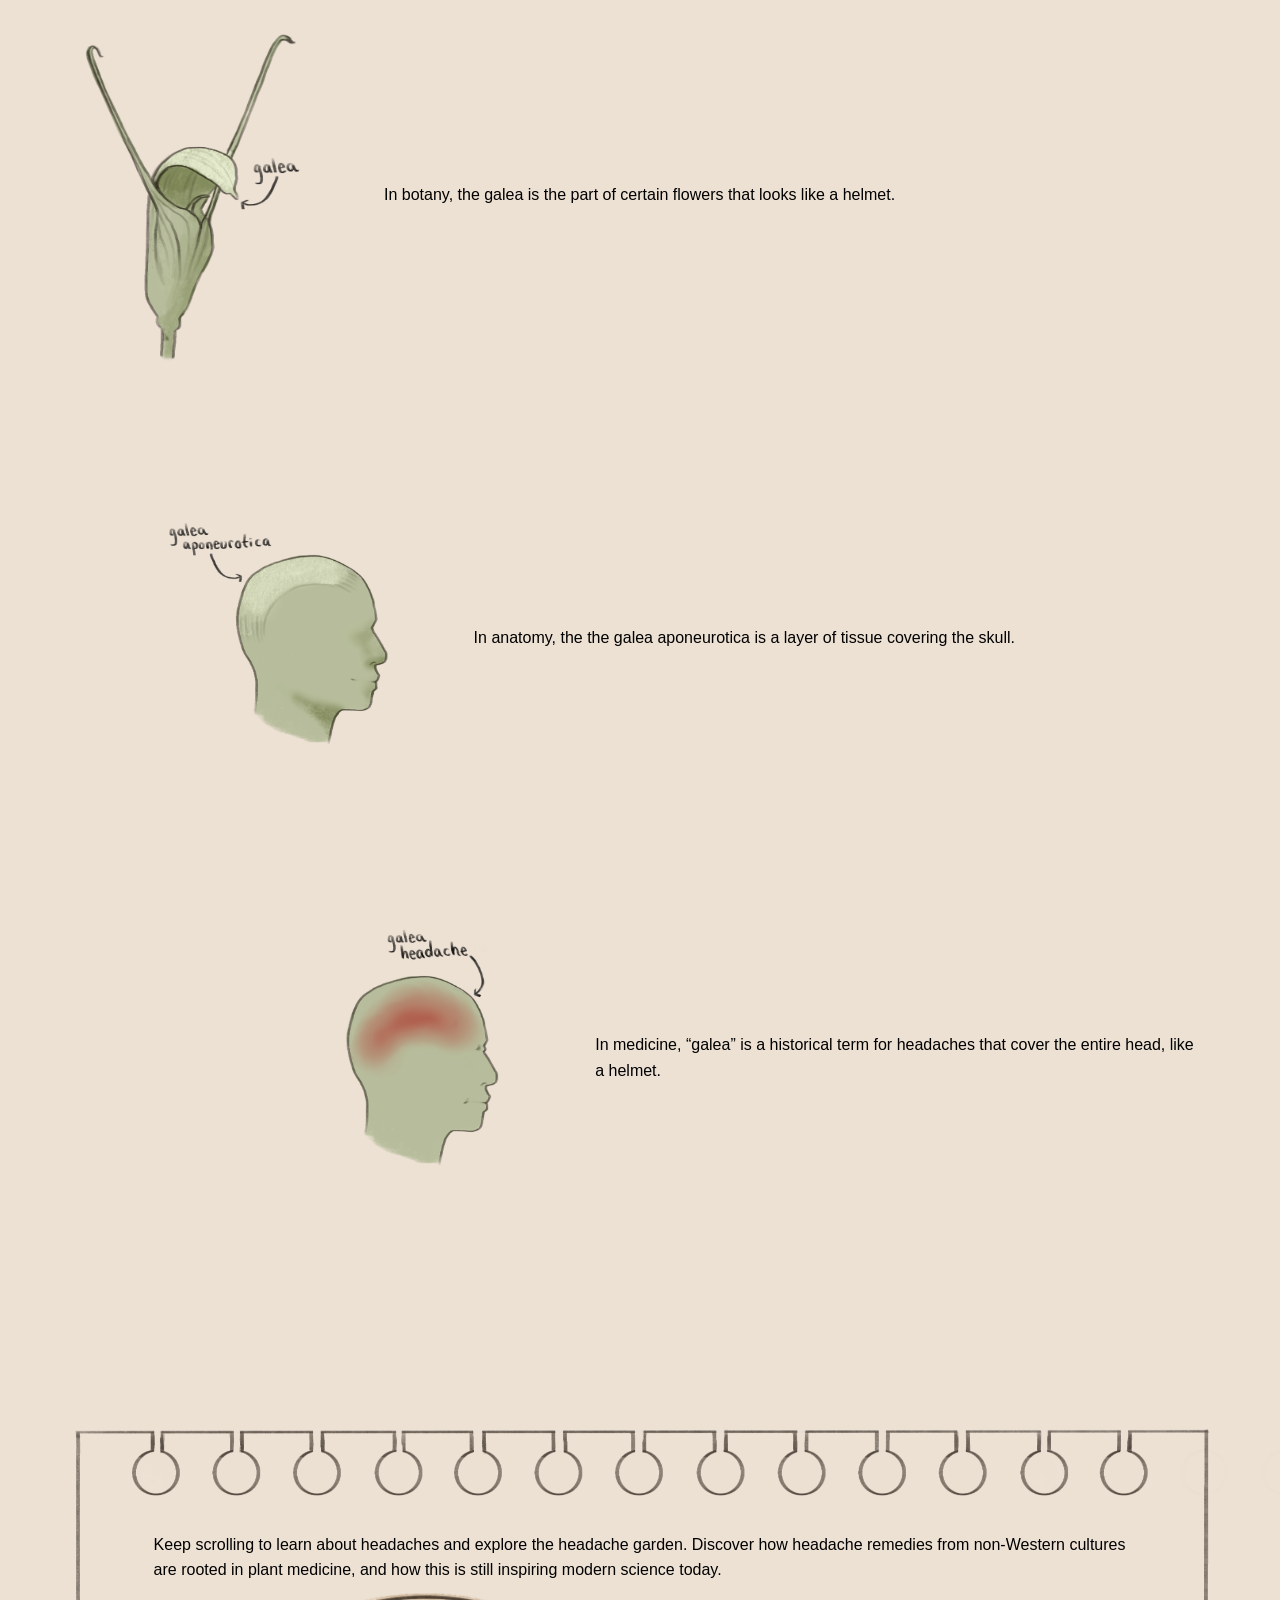
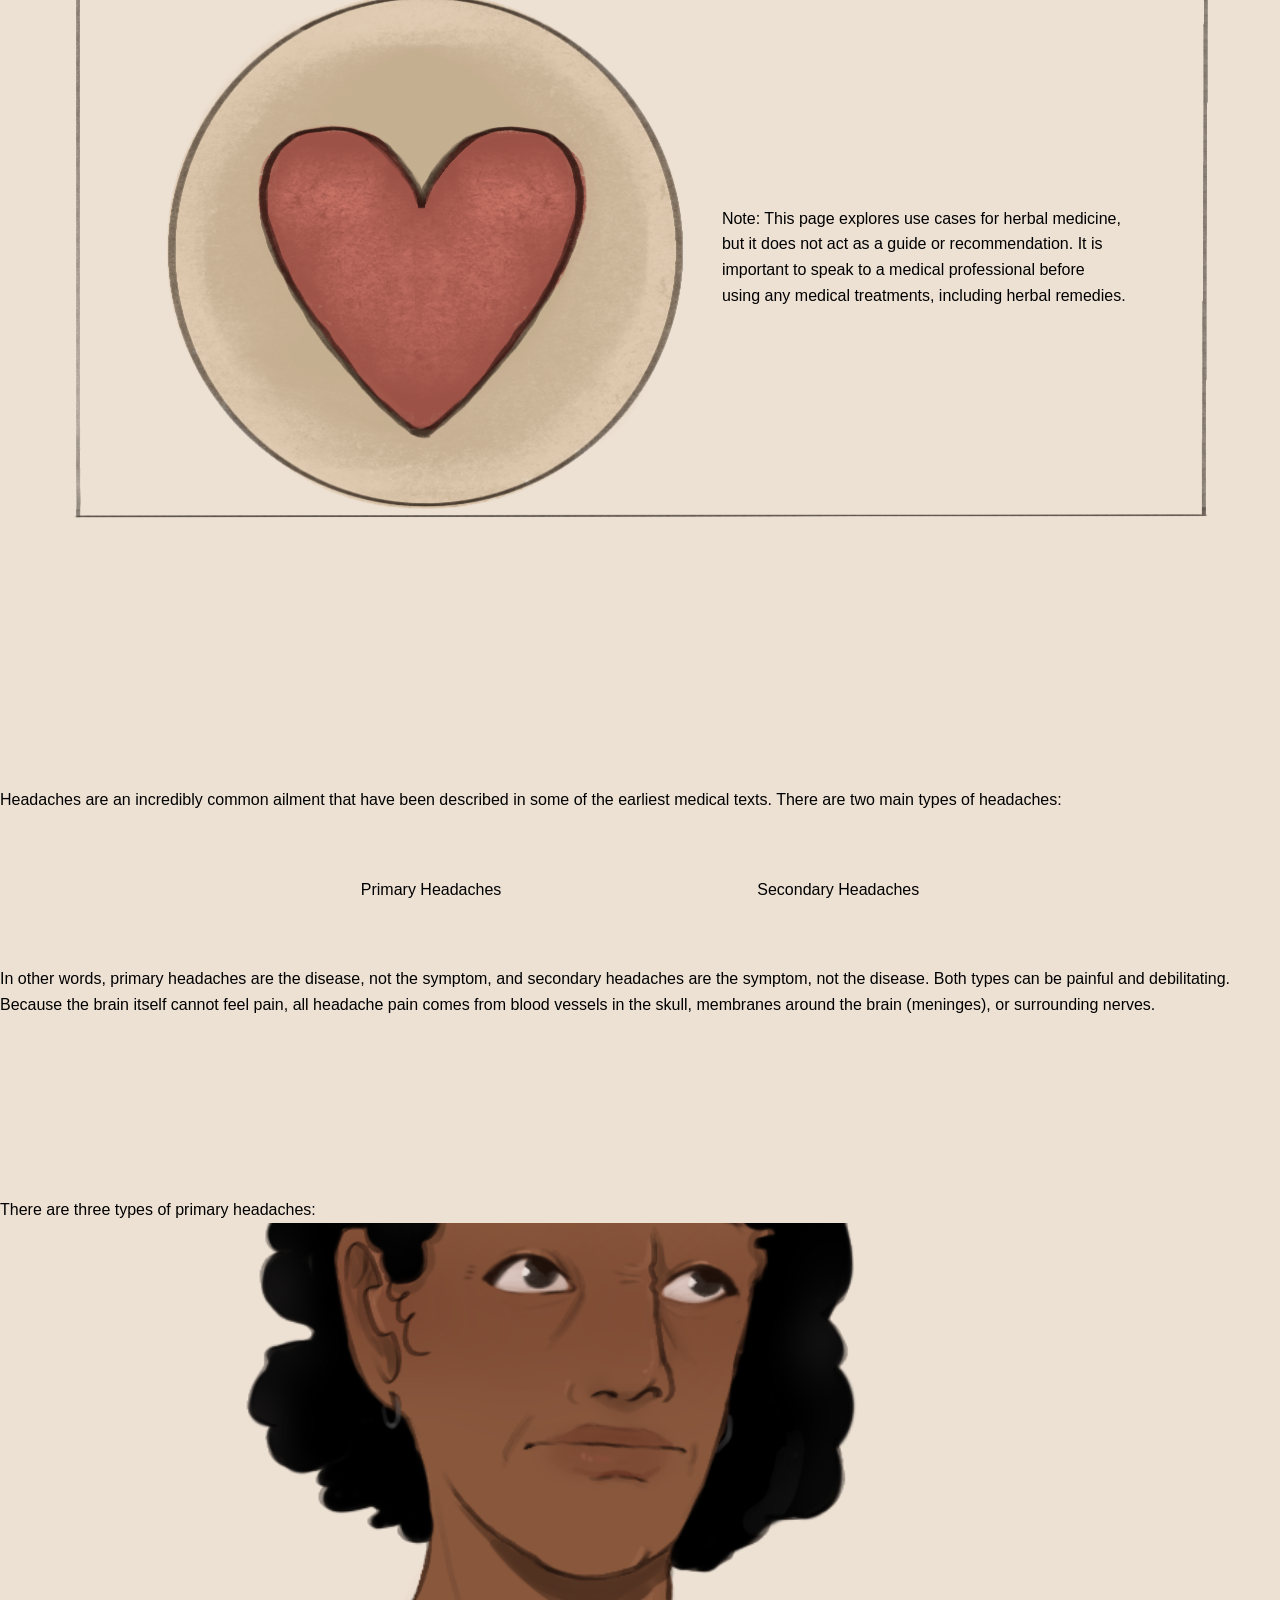
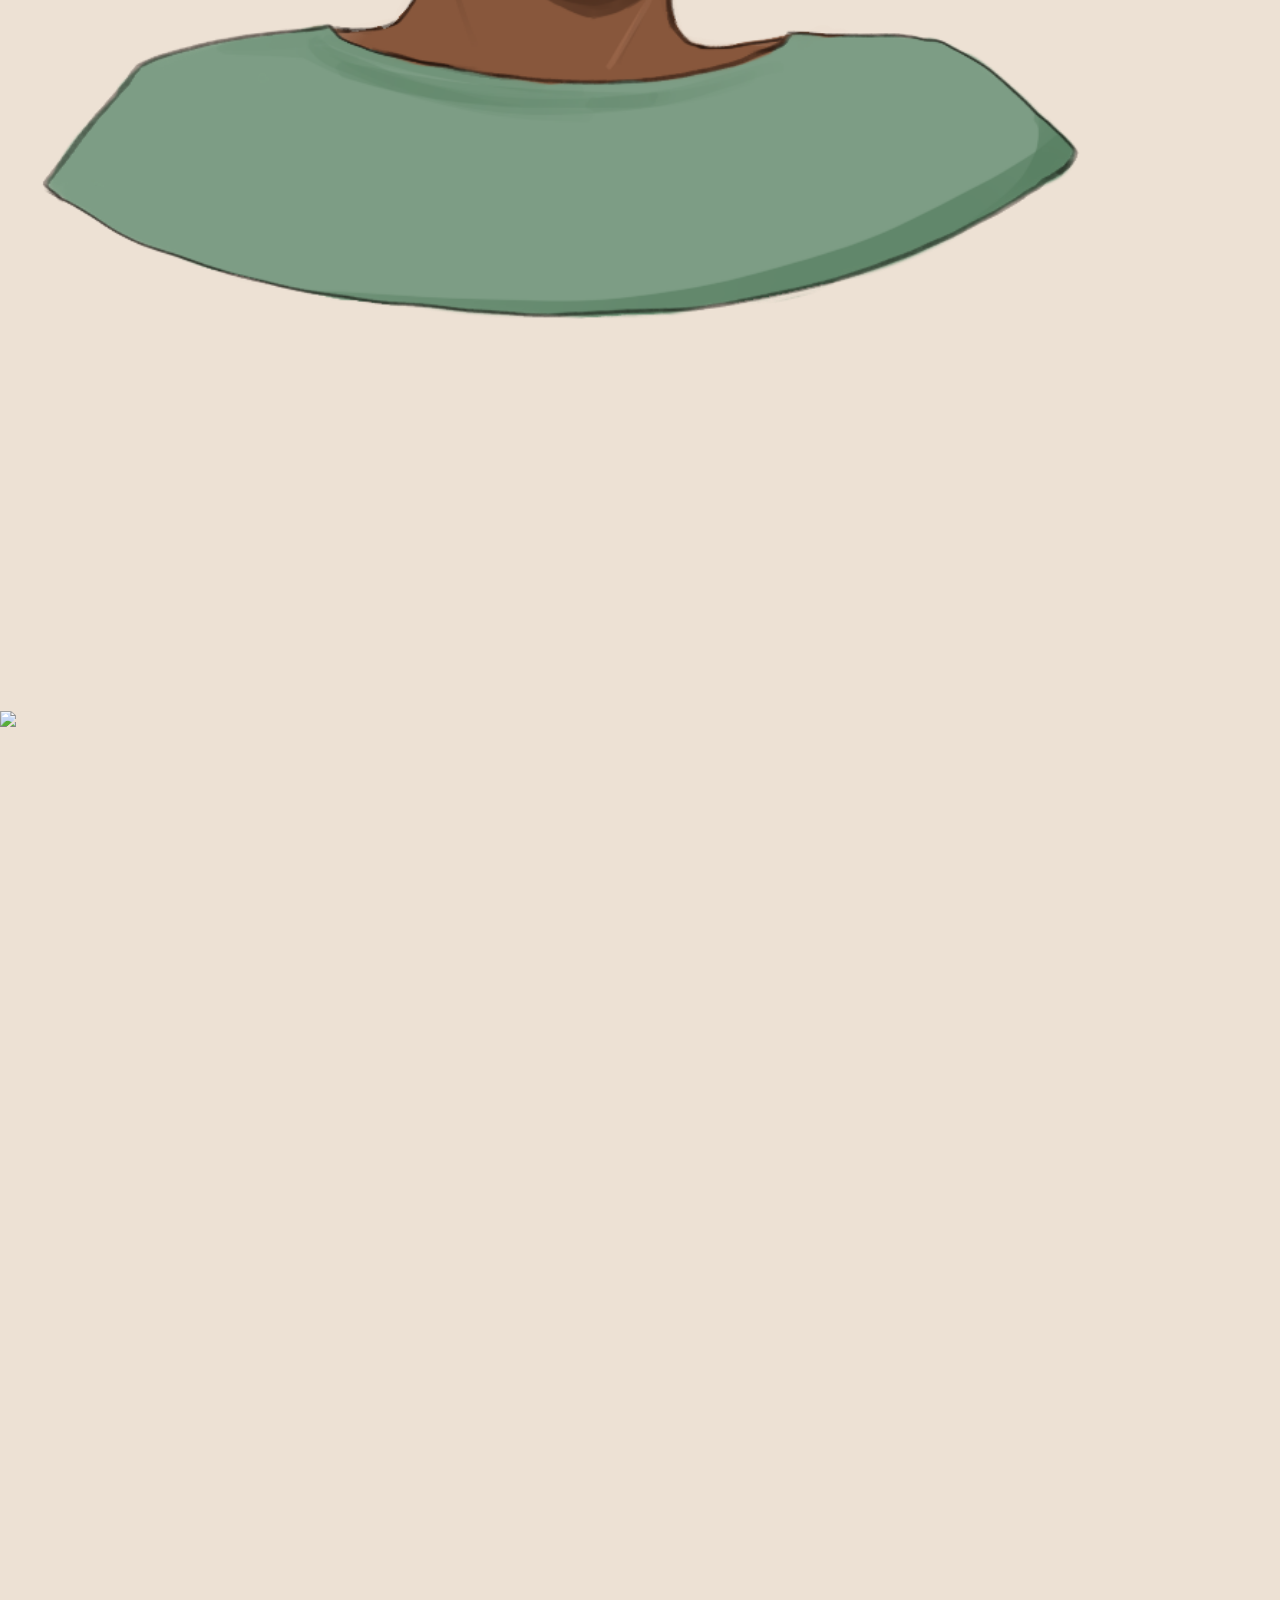
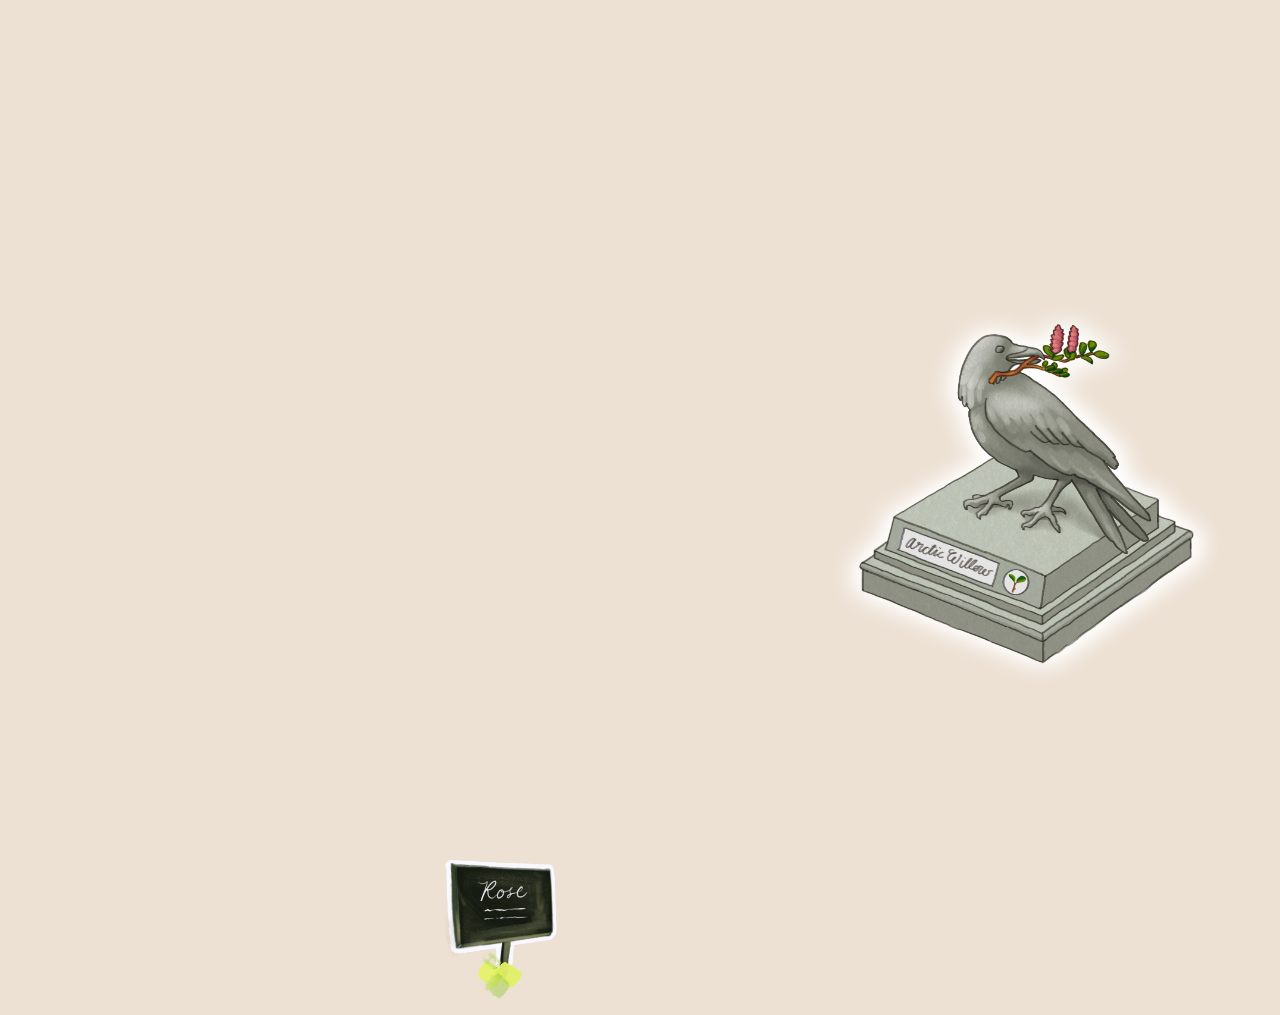
==== commit b30f5d71: "willow page" ====
--- a/index.html
+++ b/index.html
@@ -148,24 +148,7 @@
         </div>
     </div> -->
 
-    <div id="rose-plaque-overlay" onclick="off()">
-        <div id="rose-plaque-text">Rose<br></br>
-            Genus <i>Rosa,</i> Family Rosaceae<br></br>
-            In traditional Persian medicine, rose essential oil was applied to the forehead, temples, and scalp to
-            treat
-            head pain.</div>
-    </div>
 
-
-    <script>
-        function on() {
-            document.getElementById("rose-plaque-overlay").style.display = "block";
-        }
-
-        function off() {
-            document.getElementById("rose-plaque-overlay").style.display = "none";
-        }
-    </script>
 
     <div id="mobile-overlay">
         <div class="overlay-message">
@@ -175,24 +158,25 @@
 
     <!--garden image with clickable elements-->
     <div class="garden-entrance-container">
-        <img class="garden-background" src="garden-bed-images/garden-background.png" />
-        <div class="clickable-rose-plaque">
-            <button onclick="on()" type="rose-plaque-button" >
-                <img src="garden-bed-images/rose-plaque-small.png" />
+        <img class="garden-background" src="images/Full_Garden.png" />
+        <img src="garden-bed-images/rose-plaque-small.png" class="clickable-rose-plaque" alt="rose plaque"
+            id="rosePlaqueButton" />
+        <!-- <img src="arctic-willow-images/willow-statue.png" class="clickable-willow-statue" alt="willow statue"
+            id="willowButton" /> -->
+        <button class="willowButton" onclick="openLightbox()">
+            <!--replace image with one with smaller bg when winter uploads it-->
+            <img src="arctic-willow-images/willow-statue.png" alt="statue of bird with arctic willow branch">
+        </button>
+
+        <!-- Lightbox Overlay -->
+        <div id="willowLightbox" class="willow-lightbox-overlay">
+            <div class="willow-lightbox-content">
+                <iframe id="willow-lightbox-iframe" class="willow-lightbox-iframe" src=""></iframe>
+            </div>
+            <button class="back-to-garden-button" onclick="closeLightbox()">
+                <img src="plant-pages-images/back-to-garden.png" alt="back to garden">
             </button>
         </div>
-    </div>
-
-
-
-    <div class="spacer"></div>
-    <div class="spacer"></div>
-    <div class="spacer"></div>
-    <div class="spacer"></div>
-    <div class="spacer"></div>
-    <div class="spacer"></div>
-    <div class="spacer"></div>
-    <div class="spacer"></div>
 
     </div>
 
--- a/styles.css
+++ b/styles.css
@@ -22,7 +22,6 @@
 body {
     font-family: Arial, sans-serif;
     background-color: #ede1d4;
-    padding: 20px;
     line-height: 1.6;
     height: 100%;
 }
@@ -608,20 +607,138 @@
 /* turning image into clickable button - assoc with flower bed 1 */
 .clickable-rose-plaque {
     position: absolute;
-    top: 200%;
-    left: 20%;
+    top: 193%;
+    left: 34%;
     width: 10%;
     -webkit-filter: drop-shadow(1% 1% 0 rgb(255, 255, 255)) drop-shadow(-5px -5px 0 rgb(255, 255, 255));
     filter: drop-shadow(1% 1% 0 rgb(255, 255, 255)) drop-shadow(-5px -5px 0 rgb(255, 255, 255));
     outline: none;
     border: none;
     z-index: 2;
-    cursor: pointer;
+    overflow: visible;
 }
 
 .clickable-rose-plaque:hover {
     cursor: pointer;
 }
+
+
+/* WillowButton styled as image */
+.willowButton {
+    position: absolute;
+    top: 125%;
+    left: 55%;
+    border: none;
+    background: none;
+    transition: transform 0.2s;
+    width: 60%;
+    height: auto;
+    -webkit-filter: drop-shadow(0 0 10px rgb(255, 255, 255)) drop-shadow(-10px 0 10px rgb(255, 255, 255));
+    filter: drop-shadow(10px 0 10px rgb(255, 255, 255)) drop-shadow(-10px 0 10px rgb(255, 255, 255));
+    z-index: 1;
+}
+
+.willowButton:hover {
+    cursor: pointer;
+}
+
+.willowButton img {
+    width: 90%;
+    height: auto;
+    display: block;
+}
+
+/* Lightbox styles */
+.willow-lightbox-overlay {
+    display: none;
+    position: fixed;
+    top: 0;
+    left: 0;
+    width: 100%;
+    height: 100%;
+    /* DO NOT CHANGE */
+    background-color: rgba(95, 126, 85, 0.5);
+    z-index: 1000;
+    overflow: hidden;
+}
+
+.willow-lightbox-content {
+    position: absolute;
+    top: 50%;
+    left: 50%;
+    transform: translate(-50%, -50%);
+    width: 90%;
+    height: 70%;
+    /* adjust this for size of lightbox without affecting bg container */
+    background-color: white;
+    border-radius: 10px;
+    overflow: hidden;
+    box-shadow: 0 0 20px rgba(0, 0, 0, 0.5);
+}
+
+.willow-lightbox-header {
+    background-color: #8B4513;
+    color: white;
+    padding: 15px;
+    display: flex;
+    justify-content: space-between;
+    align-items: center;
+}
+
+/* note to self restyle this as back to garden */
+.back-to-garden-button {
+    border: none;
+    cursor: pointer;
+    background-color: transparent;
+    position: absolute;
+    width: 40%;
+    padding-top: 95%;
+    padding-left: 50%;
+    height: auto;
+    display: flex;
+    align-items: center;
+    justify-content: center;
+    z-index: 2;
+}
+
+.back-to-garden-button:hover {
+    cursor: pointer;
+}
+
+.willow-lightbox-iframe {
+    width: 100%;
+    height: calc(100% - 50px);
+    border: none;
+}
+
+/* Scrollable content */
+.arctic-willow {
+    max-height: 80vh;
+    overflow-y: auto;
+    padding: 20px;
+    margin-top: 30px;
+    background-color: #f9f9f9;
+    border-radius: 5px;
+}
+
+
+
+/*.clickable-willow-statue {
+    position: absolute;
+    top: 120%;
+    left: 20%;
+    width: 100%;
+    -webkit-filter: drop-shadow(0 0 10px rgb(255, 255, 255)) drop-shadow(-10px 0 10px rgb(255, 255, 255)); 
+    filter: drop-shadow(10px 0 10px rgb(255, 255, 255)) drop-shadow(-10px 0 10px rgb(255, 255, 255));
+    outline: none;
+    border: none;
+    z-index: 2;
+    overflow: visible;
+}
+
+.clickable-willow-statue:hover {
+    cursor: pointer; 
+} */
 
 .garden-container button {
     background: transparent;
@@ -629,6 +746,7 @@
     border: 0;
 }
 
+/* rose plaque lightbox styling */
 #rose-plaque-overlay {
     position: fixed;
     display: none;
@@ -669,6 +787,7 @@
     margin: auto;
 }
 
+/* this is for the plaque image */
 .rose-plaque-container img {
     z-index: 1;
     width: 60%;
@@ -725,4 +844,324 @@
     body {
         overflow: hidden;
     }
+}
+
+
+/* STYLING FOR WILLOW SCROLLYTELLY */
+
+.willow-body {
+    overflow-x: hidden;
+}
+
+.willow-title-container {
+    width: 100%;
+    display: flex;
+    position: relative;
+}
+
+
+.willow-title {
+    position: absolute;
+    top: 0%;
+    left: 50%;
+    text-align: center;
+}
+
+.willow-title-container {
+    width: 100vw;
+    height: 100vh;
+    margin: 0;
+    padding: 0;
+    position: relative;
+    overflow: hidden;
+}
+
+/* willow scrollytelly */
+
+/* Background image */
+.willow-decorative-border {
+    position: relative;
+    top: 0;
+    left: 0;
+    width: 100%;
+    z-index: 1;
+}
+
+.arctic-willow-hero {
+    width: 50%;
+    top: 25%;
+    left: 11%;
+}
+
+.willow-title {
+    position: relative;
+    top: 19%;
+    left: 39%;
+    text-align: center;
+    font-size: 250%;
+}
+
+.willow-intro-text {
+    position: absolute;
+    top: 32%;
+    left: 58%;
+    padding-right: 20%;
+}
+
+/* All positioned images */
+.willow-title-container img {
+    position: absolute;
+    z-index: 1;
+    height: auto;
+    max-width: 100%;
+}
+
+/* Map container freeze */
+.map-container {
+    position: relative;
+    width: 100%;
+    margin: 50px 0;
+    overflow: visible;
+    transition: all 0.3s ease;
+}
+
+.willow-maps-layout {
+    width: 100%;
+    height: auto;
+    display: flex;
+    flex-direction: column;
+    justify-content: center;
+    align-items: center;
+    text-align: center;
+}
+
+.willow-maps-text {
+    text-align: center;
+    width: 50%;
+    display: flex;
+    padding-right: 50%;
+    position: absolute;
+}
+
+.willow-maps {
+    padding-right: 5%;
+}
+
+.willow-maps img {
+    width: 100%;
+}
+
+.willow-maps p {
+    margin: 10px 0;
+}
+
+/* Scroll freezing effect */
+.map-container.scroll-freeze {
+    position: fixed;
+    top: 50%;
+    left: 50%;
+    transform: translate(-50%, -50%);
+    z-index: 999;
+    width: 90%;
+    height: 80vh;
+    box-shadow: 0 10px 30px rgba(0, 0, 0, 0.3);
+    animation: fadeIn 0.5s ease;
+}
+
+.map-container.scroll-freeze .map-content {
+    background-color: rgba(255, 255, 255, 0.95);
+}
+
+@keyframes fadeIn {
+    from {
+        opacity: 0;
+    }
+
+    to {
+        opacity: 1;
+    }
+}
+
+/* Responsive design */
+@media (max-width: 768px) {
+    .map-container {
+        height: 300px;
+        margin: 20px 0;
+    }
+
+    .map-container.scroll-freeze {
+        width: 95%;
+        height: 85vh;
+    }
+
+    .container {
+        padding: 10px;
+    }
+}
+
+/* Background elements to show scrolling effect */
+.background-element {
+    height: 200px;
+    background-color: #ddd;
+    margin: 20px 0;
+    display: flex;
+    align-items: center;
+    justify-content: center;
+    border-radius: 5px;
+}
+
+.person-container {
+    display: flex;
+    margin-top: 15%;
+    width: 100%;
+    margin-bottom: 10%;
+}
+
+.person-container .person-speaking {
+    width: 70%;
+    padding-left: 10%;
+    margin-top: 0;
+}
+
+.person-container .pronunciations-text {
+    padding-right: 10%;
+    padding-left: 5%;
+    padding-top: 5%;
+}
+
+
+/* willow bark prep */
+.willow-prep-container {
+    width: 100%;
+    display: flex;
+    columns: 2;
+    margin-top: 15%;
+    height: auto;
+}
+
+/* place styling for willow bark animation here 
+.willow-prep-container .left-visual-column {} */ 
+
+.willow-prep-container .right-words-column {
+    padding-right: 10%;
+    padding-left: 5%;
+    padding-top: 5%;
+}
+
+.willow-prep-container img {
+    width: 100%;
+}
+
+/* tea time */
+.tea-time-container {
+    width: 100%;
+    display: flex;
+    columns: 2;
+    margin-top: -20%;
+    height: auto;
+    margin-bottom: 20%;
+    overflow: visible;
+    column-gap: 5%;
+}
+
+.tea-time-container img {
+    width: 100%;
+    overflow: visible;
+    padding-left: 10%;
+}
+
+.tea-time-container .tea-time-text {
+    padding-top: 10%;
+    padding-right: 10%;
+}
+
+/* Left side (visual stage) */
+.visual-column {
+    position: fixed;
+    left: 0;
+    top: 0;
+    width: 90%;
+    height: 50%;
+    background: transparent;
+    padding-left: -20%;
+    padding-right: -10%;
+    z-index: 1;
+}
+
+
+/* Right side (story) */
+.salicin-text-column {
+    margin-left: 60%;
+    width: 30%;
+    background: transparent;
+    z-index: 2;
+}
+
+.salicin-mug-container {
+    margin-top: 20%;
+    margin-bottom: 20%;
+    padding-top: 30%;
+    padding-bottom: 30%;
+}
+
+.salicin-mug-visual-stack {
+    position: relative;
+    width: 100%;
+    height: 100%;
+}
+
+
+/* Each visual sits on top of each other */
+.visual {
+    position: absolute;
+    inset: 0;
+    opacity: 0;
+    transition: opacity 0.8s ease-in-out;
+    display: flex;
+    align-items: center;
+    justify-content: center;
+    padding-left: -10%;
+}
+
+
+/* The active one shows */
+.visual.active {
+    opacity: 1;
+}
+
+
+.visual img {
+    width: 130%;
+    object-fit: contain;
+}
+
+.story-step {
+    min-height: 90vh;
+    padding-top: 25%;
+}
+
+
+.story-step p {
+    font-size: 90%;
+    margin-bottom: 10%;
+    background-color: white;
+    opacity: 0.9;
+    padding: 20%;
+    border-radius: 25px;
+    border: 1px solid grey;
+}
+
+
+.spacer {
+    height: 20vh;
+}
+
+.story-step-hide {
+    font-size: 18px;
+    margin-bottom: 10%;
+    padding: 150%;
+}
+
+.interstitial-text {
+    padding: 10%;
 }
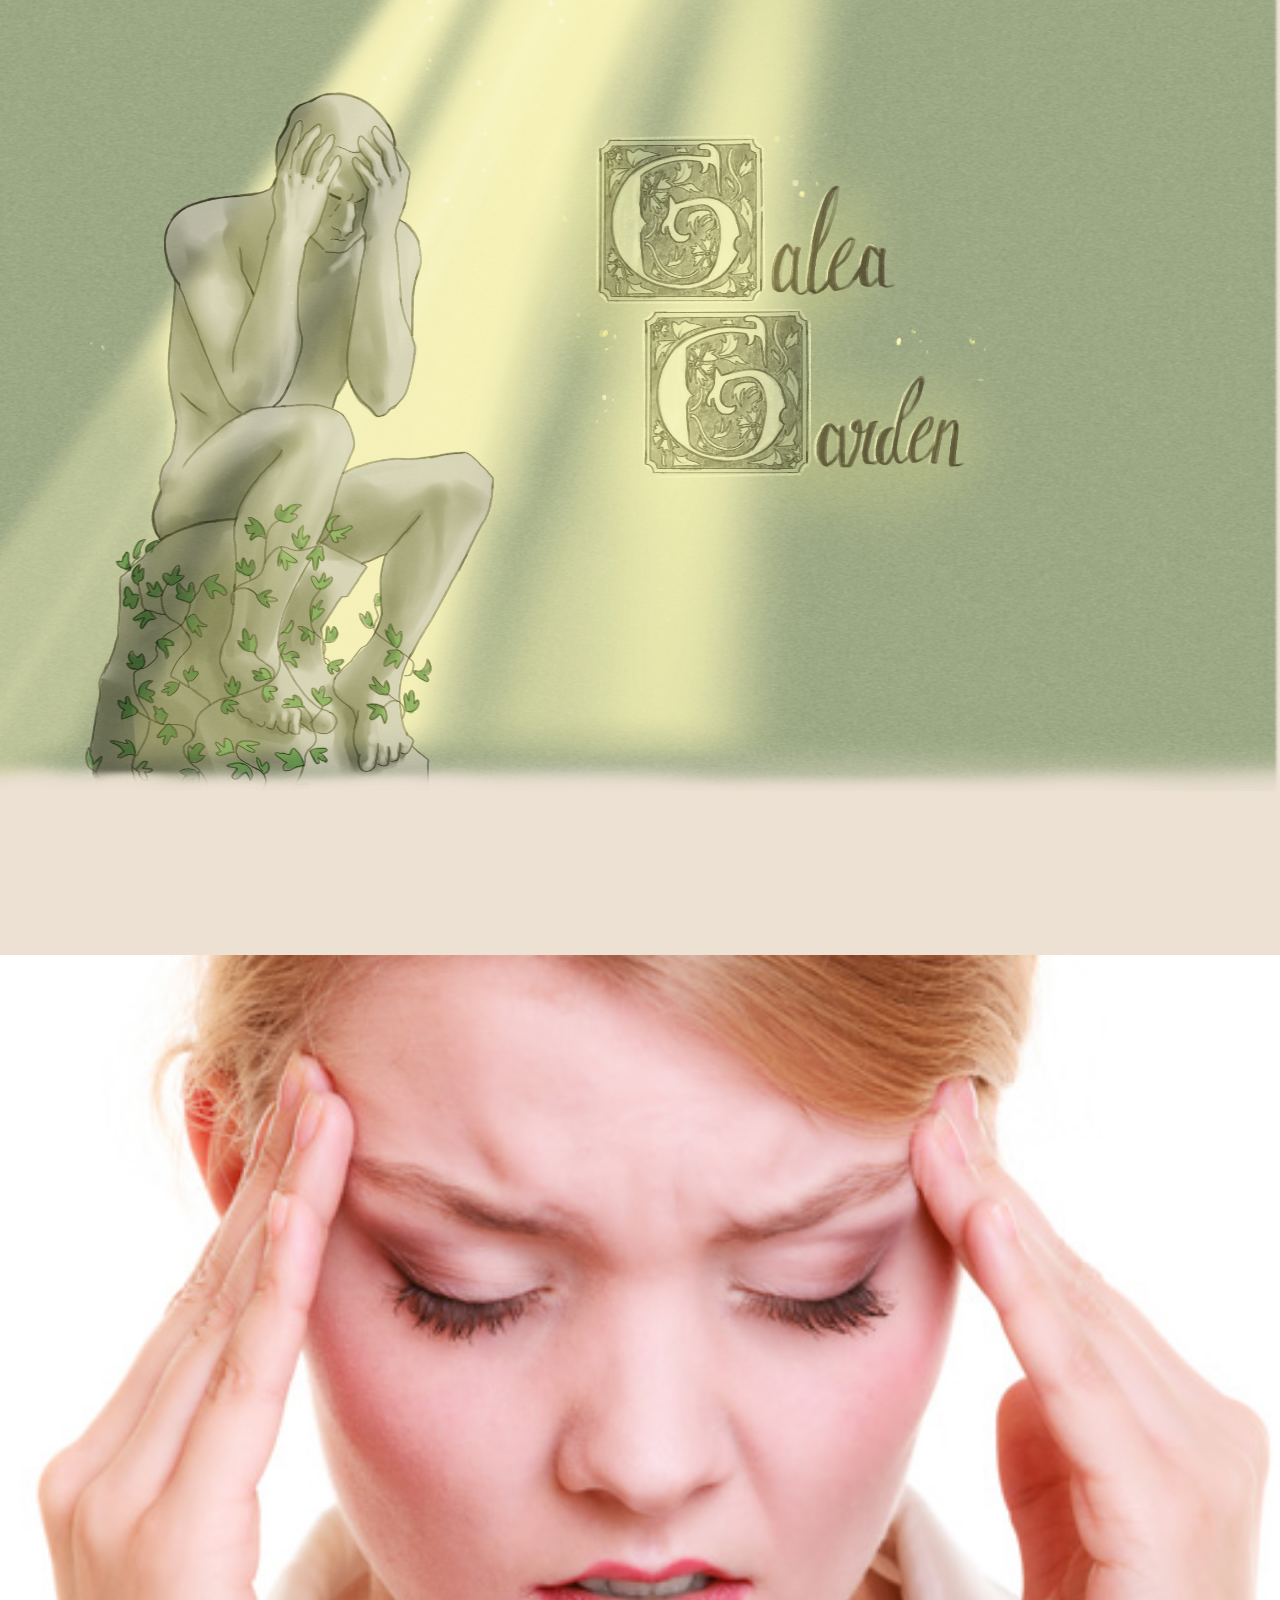
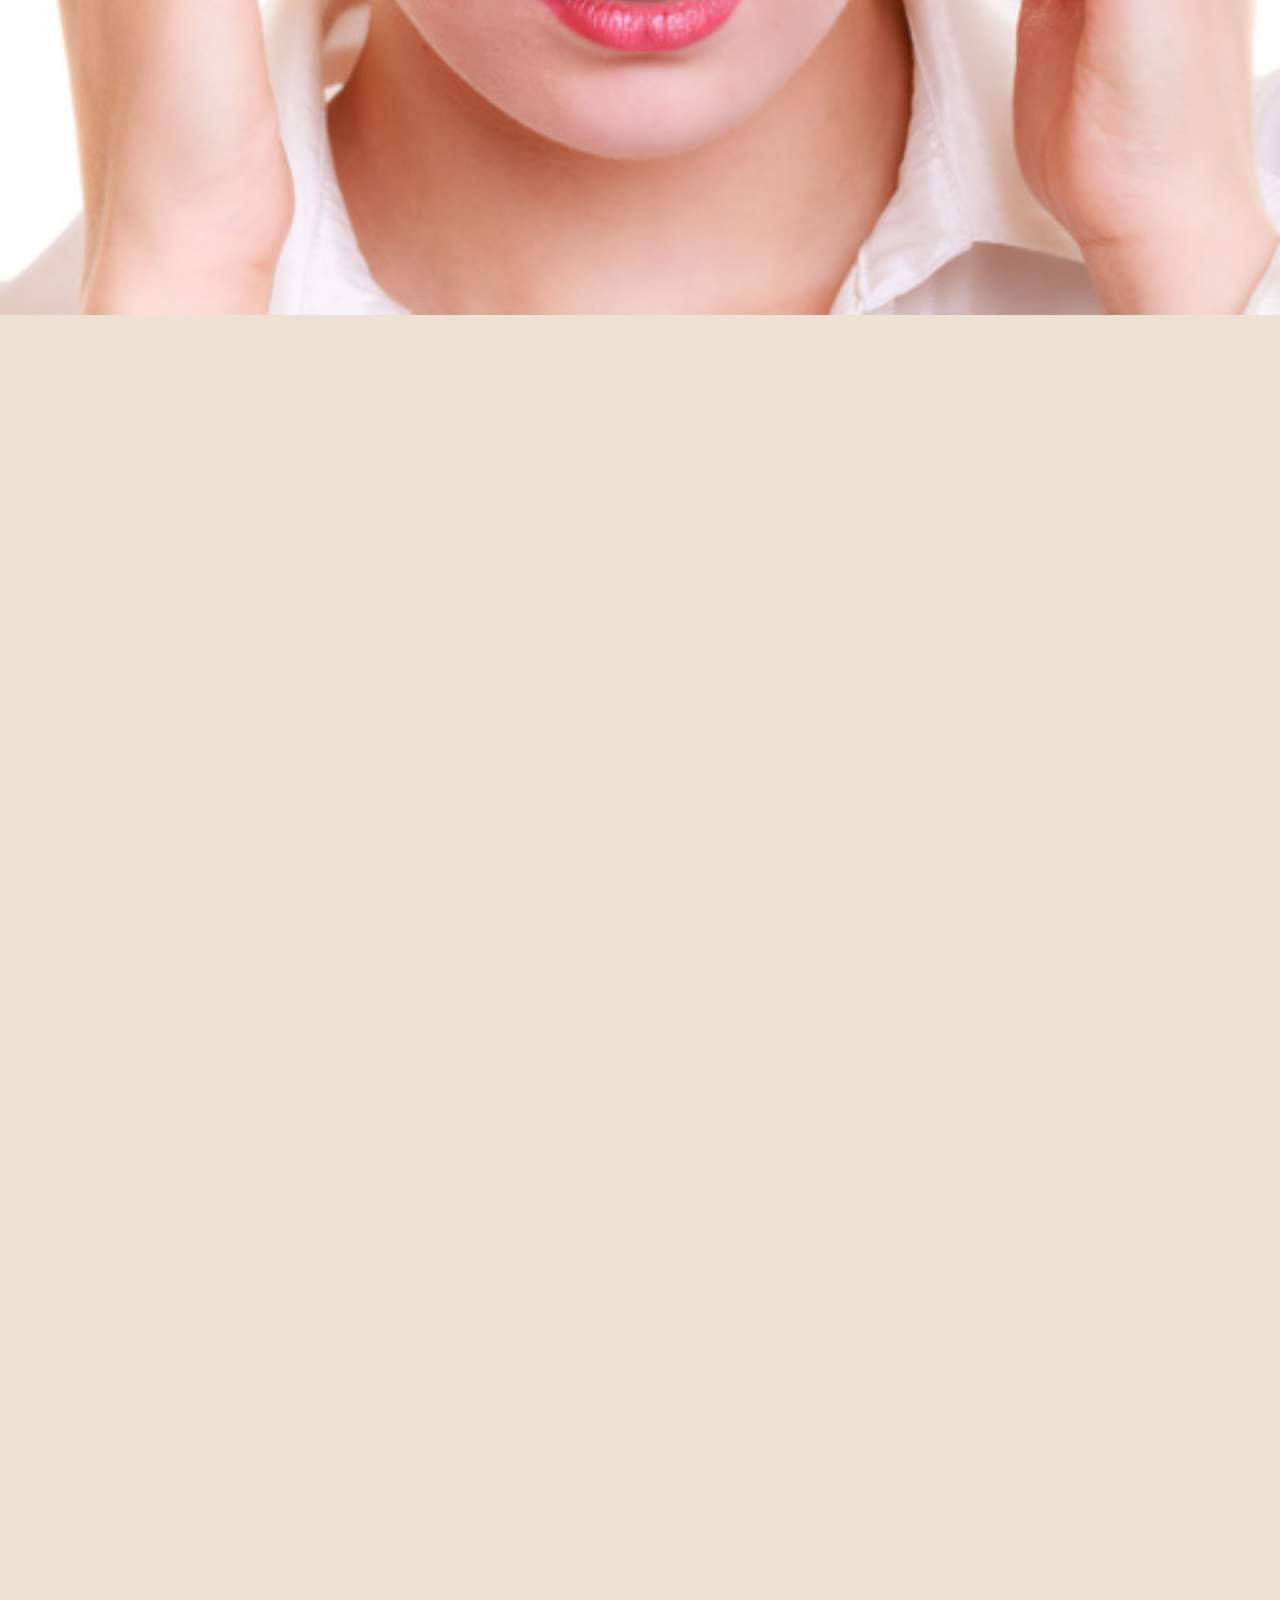
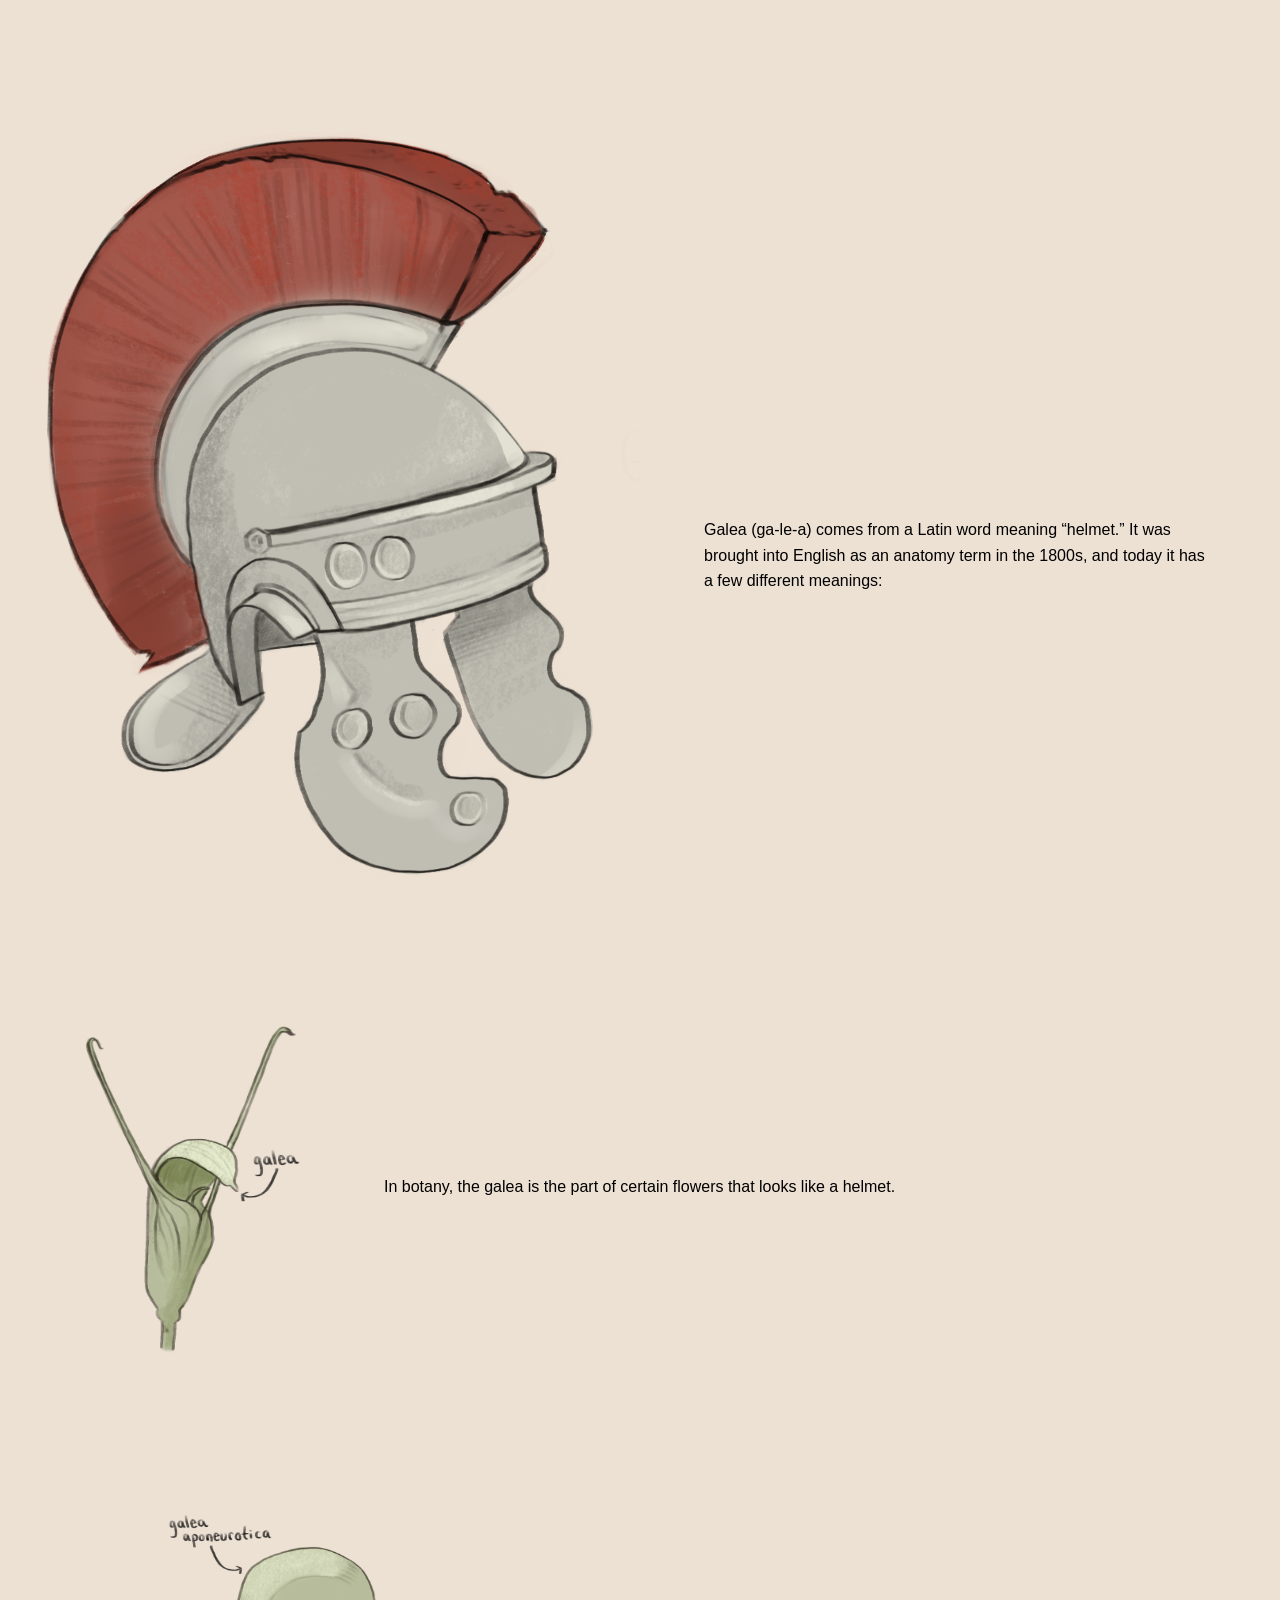
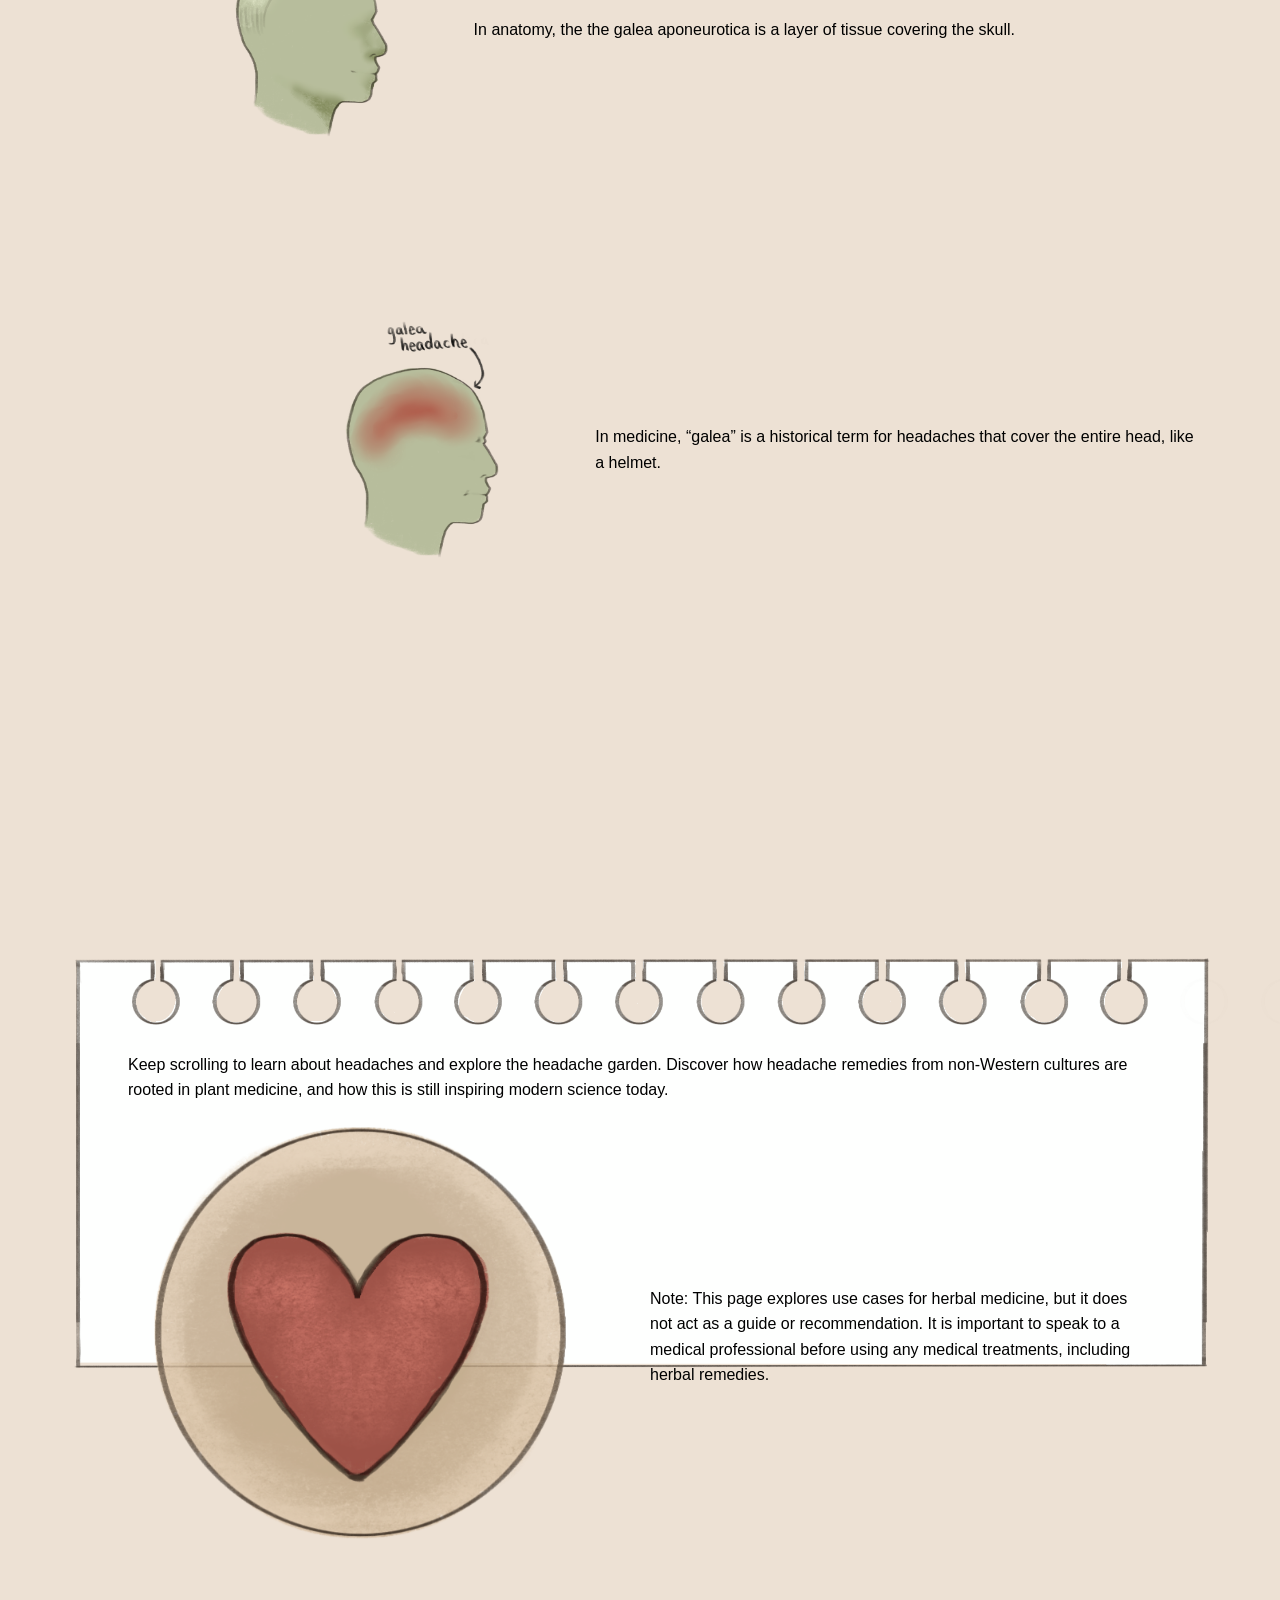
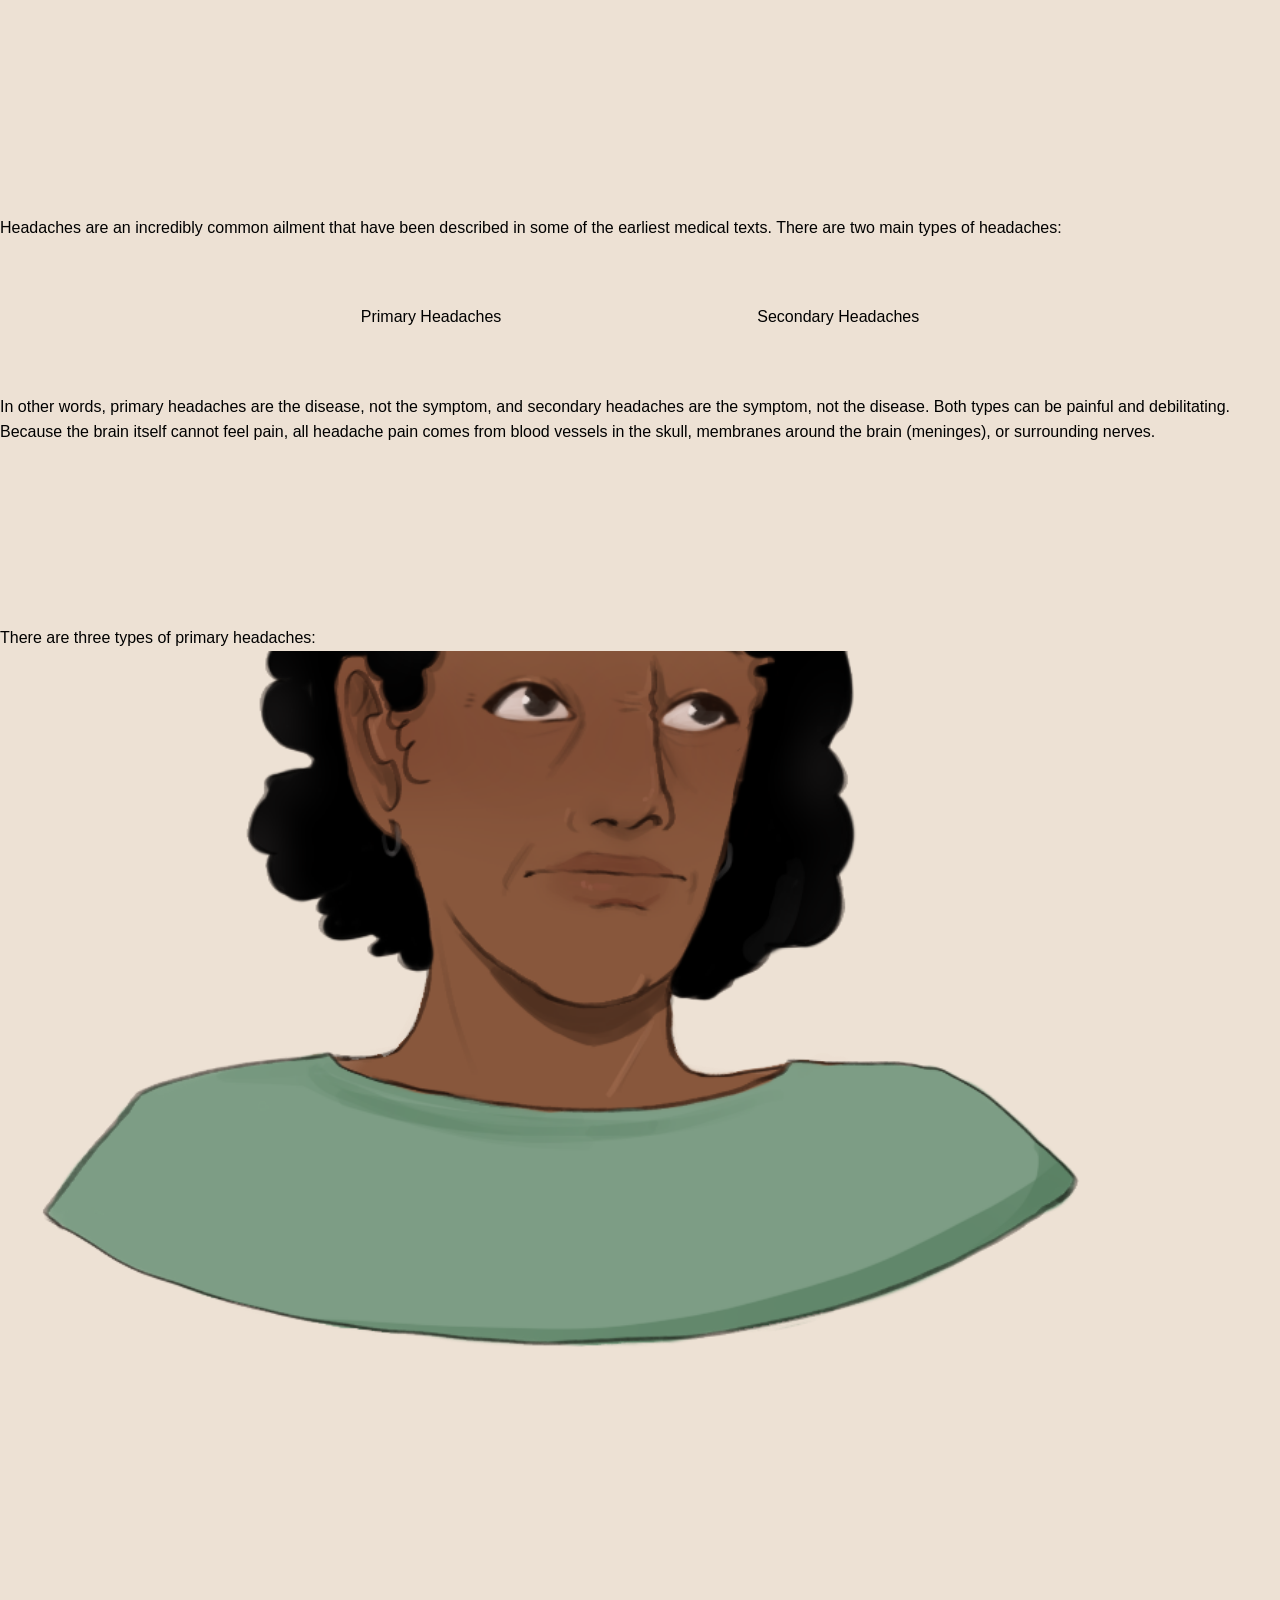
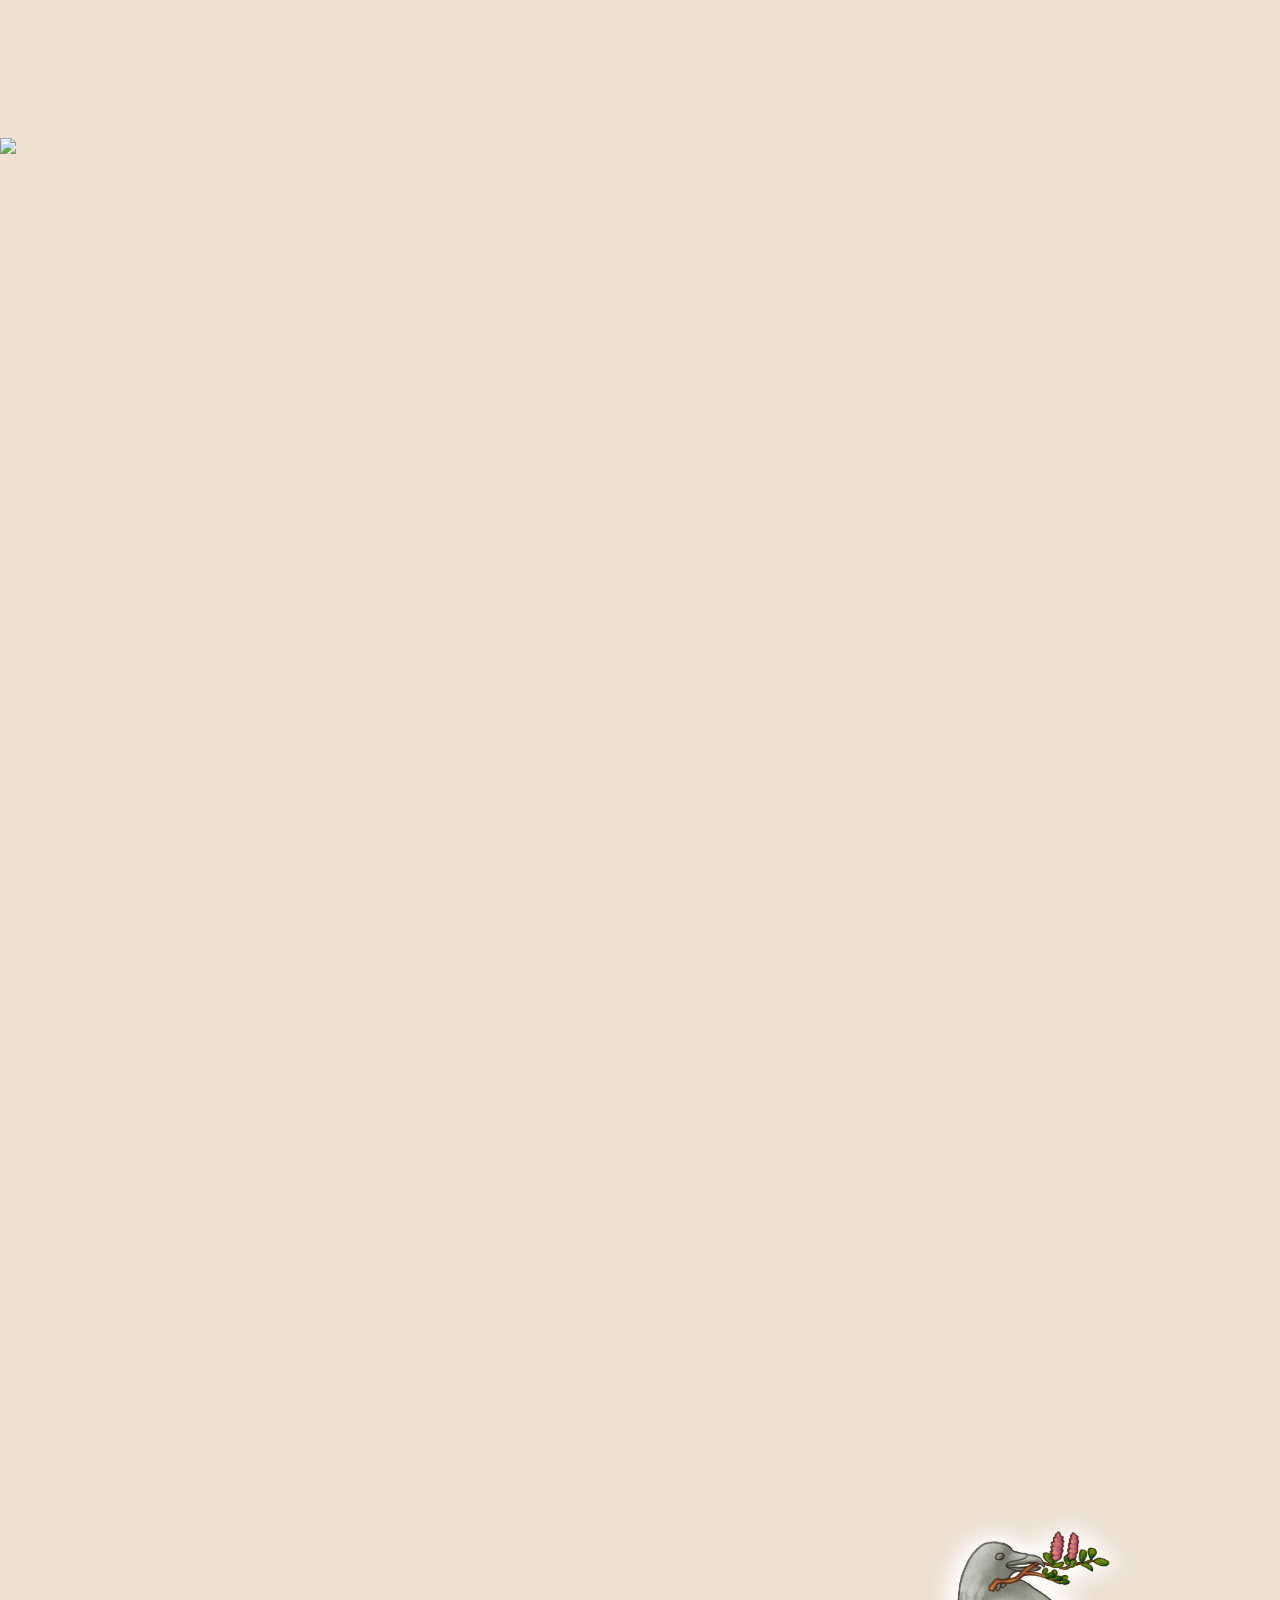
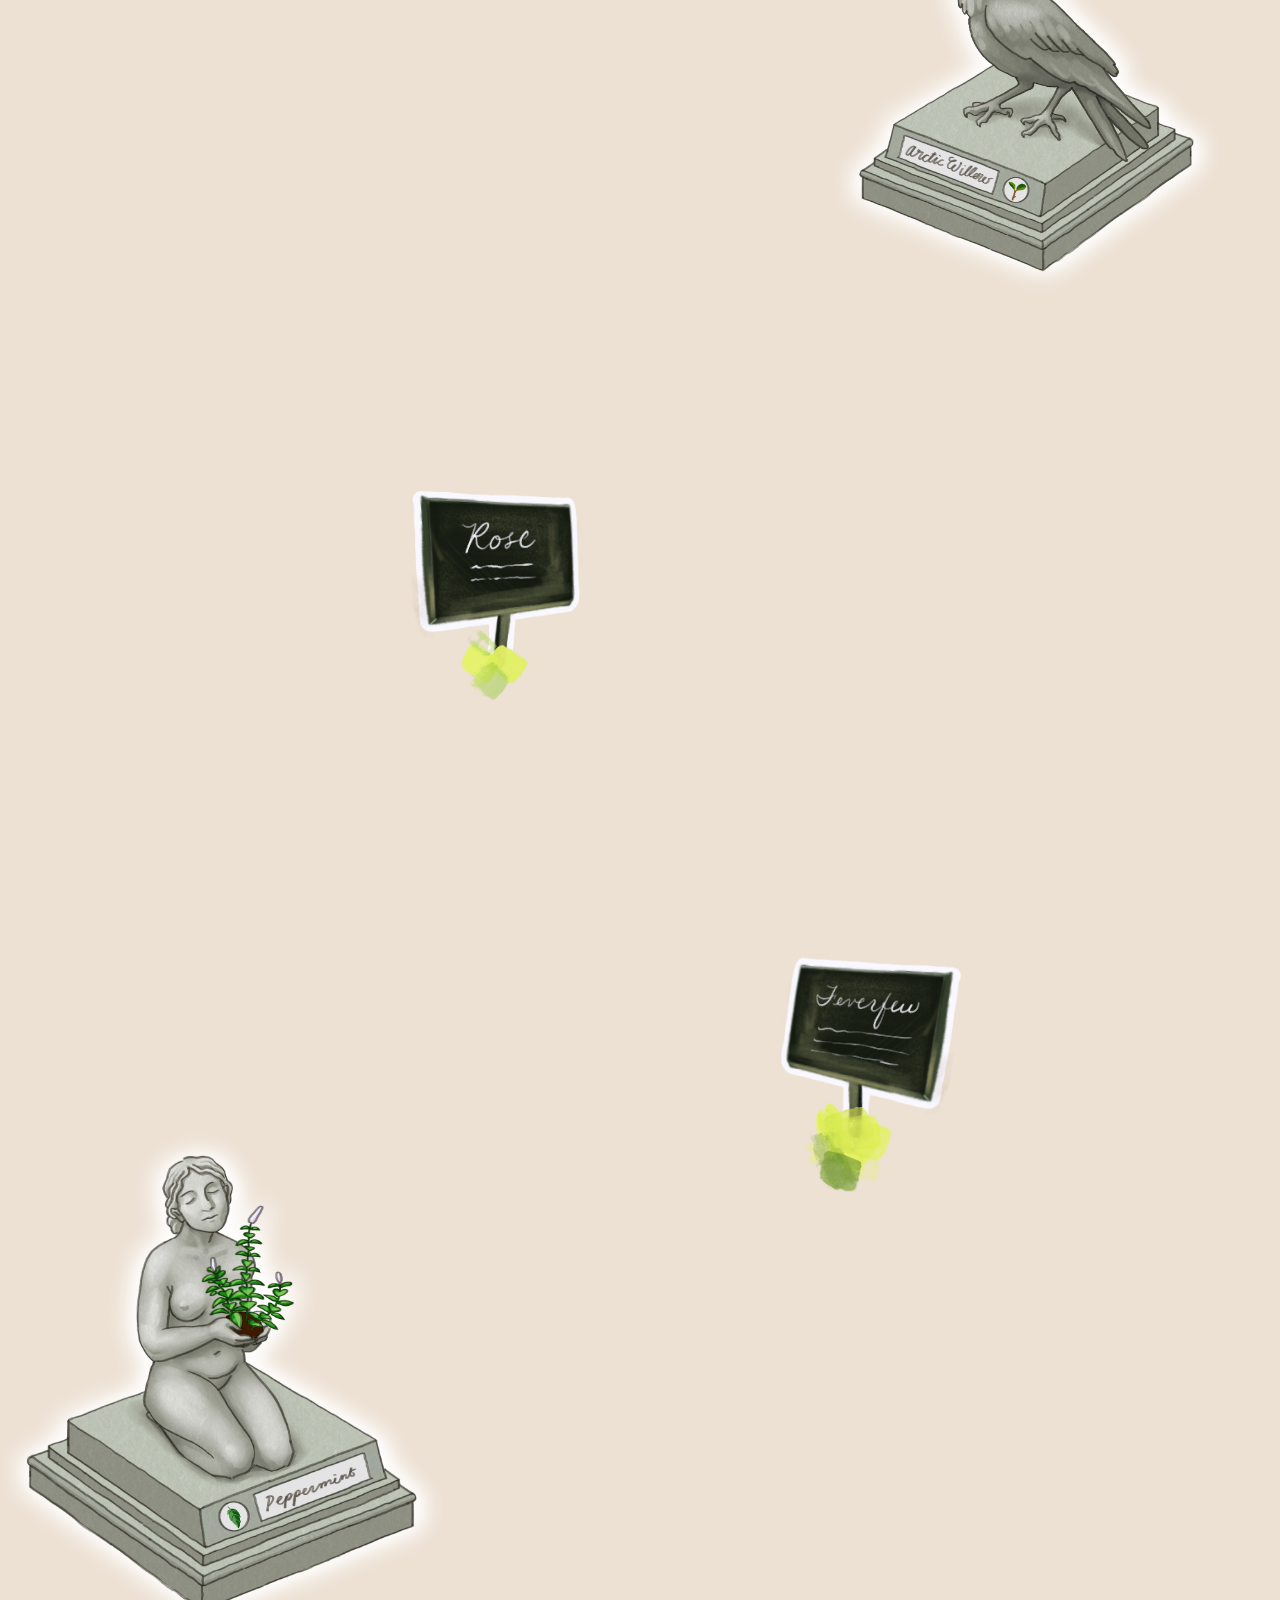
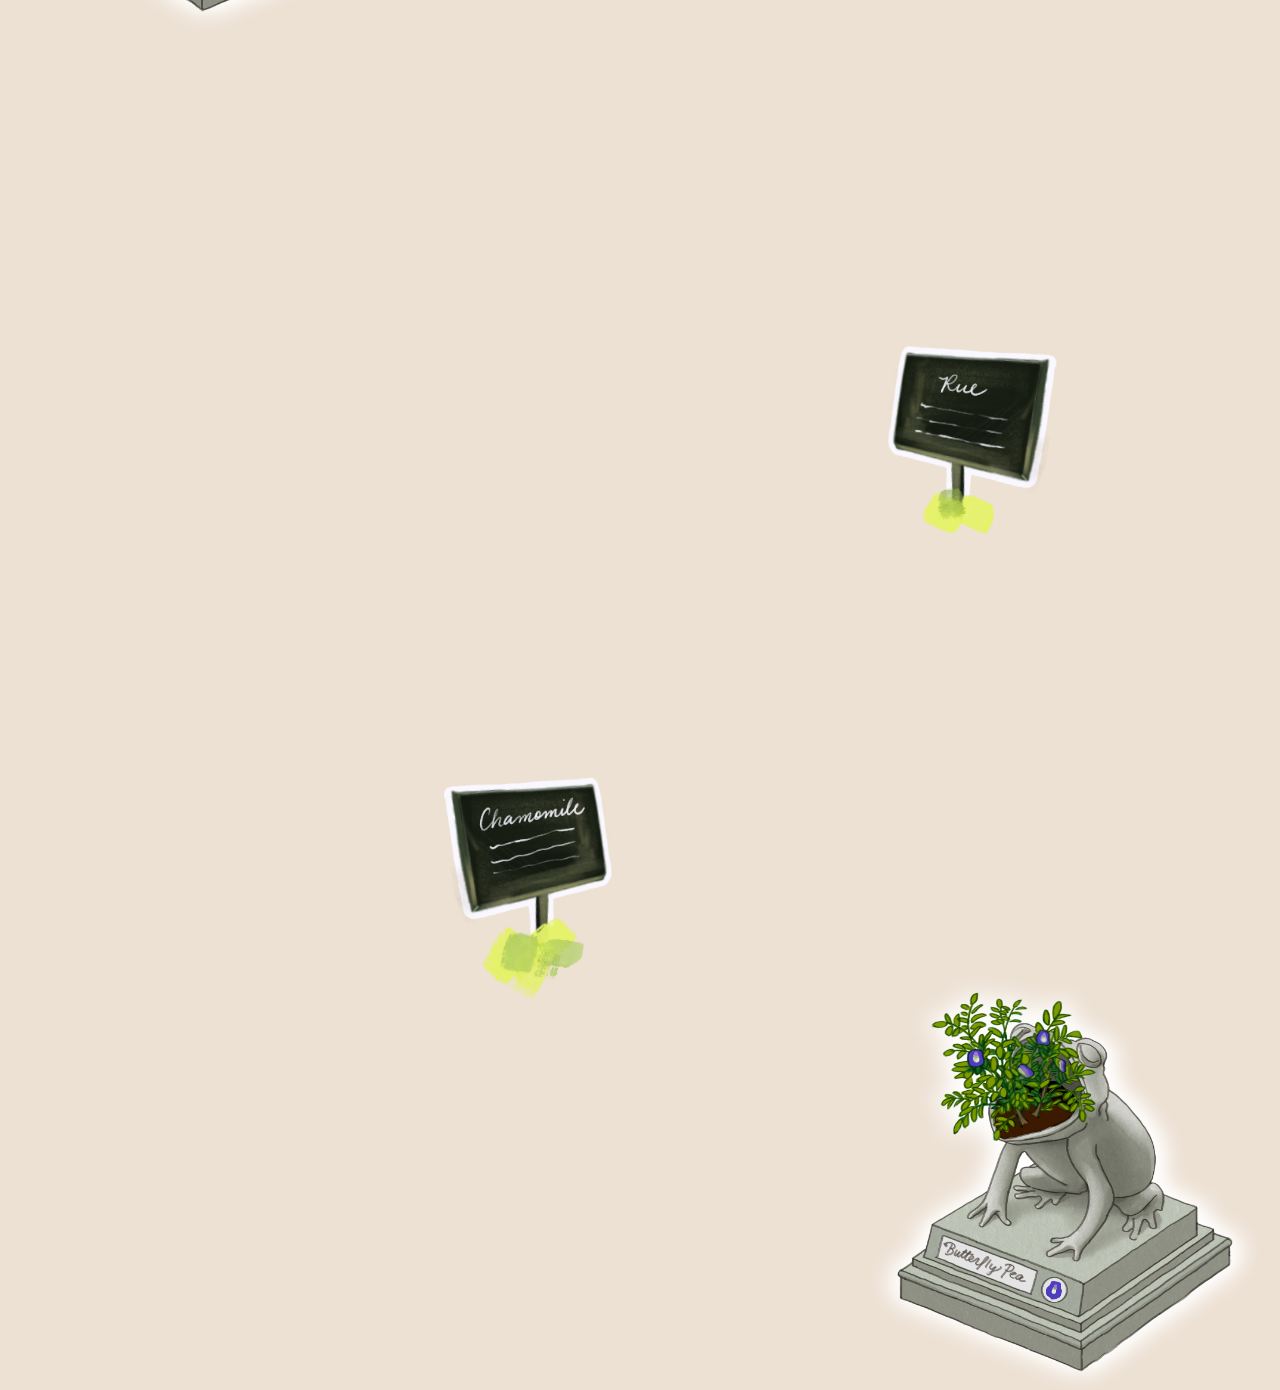
==== commit 0553eb0c: "adding plaques" ====
--- a/index.html
+++ b/index.html
@@ -129,24 +129,6 @@
 
     <div class="spacer"></div>
 
-    <!--not working 
-    <div class="garden-entrance-container">
-        <img class="rose-plaque-transform" src="garden-bed-images/rose-plaque-small.png" alt="rose plaque" />
-    </div> -->
-
-    <!--rose plaque big version
-    <div id="rose-plaque-overlay">
-        <div class="rose-plaque-container">
-            <img src="garden-bed-images/rose-plaque-overlay.png" alt="rose plaque overlay" />
-            <p class="plaque-text">Rose<br></br>
-                Genus <i>Rosa,</i> Family Rosaceae<br></br>
-                In traditional Persian medicine, rose essential oil was applied to the forehead, temples, and scalp to
-                treat
-                head pain.
-            </p>
-            <button class="close-overlay" id="closeRoseOverlay">Close Plaque</button>
-        </div>
-    </div> -->
 
 
 
@@ -167,7 +149,20 @@
             <!--replace image with one with smaller bg when winter uploads it-->
             <img src="arctic-willow-images/willow-statue.png" alt="statue of bird with arctic willow branch">
         </button>
-
+        <img src="garden-bed-images/feverfew-plaque.png" class="clickable-feverfew-plaque" alt="feverfew plaque"
+            id="feverfewPlaqueButton" />
+            <button class="mintButton" onclick="openLightbox()">
+            <!--replace image with one with smaller bg when winter uploads it-->
+            <img src="garden-bed-images/peppermint_statue.png" alt="statue of woman holding mint plant">
+        </button>
+        <img src="garden-bed-images/rue-plaque.png" class="clickable-rue-plaque" alt="rue plaque"
+            id="ruePlaqueButton" />
+            <img src="garden-bed-images/chamomile-plaque.png" class="clickable-chamomile-plaque" alt="chamomile plaque"
+            id="chamomilePlaqueButton" />
+            <button class="butterflyButton" onclick="openLightbox()">
+            <!--replace image with one with smaller bg when winter uploads it-->
+            <img src="garden-bed-images/butterfly_statue.png" alt="statue of frog with plants in its mouth">
+        </button>
         <!-- Lightbox Overlay -->
         <div id="willowLightbox" class="willow-lightbox-overlay">
             <div class="willow-lightbox-content">
--- a/styles.css
+++ b/styles.css
@@ -186,11 +186,6 @@
     z-index: 1;
 }
 
-.headache-person {
-    position: relative;
-    width: 50%;
-    margin-bottom: -40%;
-}
 
 .helmet-container {
     width: 100%;
@@ -320,9 +315,39 @@
 
 .paper-note-container {
     width: 100%;
-    height: 100%;
-    height: auto;
-    display: flex;
+    height: 0;
+    padding-bottom: 64.6%;
+    /* Aspect ratio 1500/2321 ≈ 0.646 */
+    position: relative;
+    overflow: visible;
+    margin-top: 0;
+    z-index: 2;
+    background-image: url('images/white-note-paper.png');
+    background-size: contain;
+    background-repeat: no-repeat;
+    background-position: center;
+    margin-bottom: 20%;
+    overflow-x: hidden;
+}
+
+.paper-note-text {
+    position: absolute;
+    top: 0;
+    left: 0;
+    right: 0;
+    bottom: 0;
+    padding-top: 25%;
+    padding-left: 10%;
+    padding-right: 10%;
+    display: flex;
+    flex-direction: column;
+    justify-content: flex-start;
+}
+
+.disclaimer-container {
+    width: 100%;
+    display: flex;
+    columns: 2;
     flex-direction: row;
     align-items: center;
     justify-content: center;
@@ -331,35 +356,12 @@
     overflow: visible;
     margin-top: 0;
     z-index: 2;
-    background-image: url('images/note-paper.png');
-    background-size: cover;
-    background-repeat: no-repeat;
-    margin-bottom: 20%;
-}
-
-.paper-note-text {
-    padding-left: 12%;
-    padding-right: 12%;
-    padding-top: 15%;
-}
-
-.disclaimer-container {
-    width: 100%;
-    display: flex;
-    columns: 2;
-    flex-direction: row;
-    align-items: center;
-    justify-content: center;
-    gap: 5%;
-    position: relative;
-    overflow: visible;
-    margin-top: 0;
-    z-index: 2;
 }
 
 .disclaimer-container img {
-    width: 70%;
-    margin: -2% -4% -2% -2%;
+    width: 45%;
+    height: auto;
+    margin: 0 10px 0 0;
 }
 
 .headache-categories {
@@ -445,13 +447,13 @@
 
 
 .story-step p {
-    font-size: 90%;
+    font-size: 100%;
     margin-bottom: 10%;
     background-color: white;
     opacity: 0.9;
-    padding: 20%;
-    border-radius: 25px;
-    border: 1px solid grey;
+    padding: 15%;
+    border-radius: 10px;
+    border: 0px solid grey;
 }
 
 
@@ -607,9 +609,9 @@
 /* turning image into clickable button - assoc with flower bed 1 */
 .clickable-rose-plaque {
     position: absolute;
-    top: 193%;
-    left: 34%;
-    width: 10%;
+    top: 215%;
+    left: 31%;
+    width: 15%;
     -webkit-filter: drop-shadow(1% 1% 0 rgb(255, 255, 255)) drop-shadow(-5px -5px 0 rgb(255, 255, 255));
     filter: drop-shadow(1% 1% 0 rgb(255, 255, 255)) drop-shadow(-5px -5px 0 rgb(255, 255, 255));
     outline: none;
@@ -623,10 +625,61 @@
 }
 
 
+.clickable-feverfew-plaque {
+    position: absolute;
+    top: 230%;
+    left: 58%;
+    width: 100%;
+    -webkit-filter: drop-shadow(1% 1% 0 rgb(255, 255, 255)) drop-shadow(-5px -5px 0 rgb(255, 255, 255));
+    filter: drop-shadow(1% 1% 0 rgb(255, 255, 255)) drop-shadow(-5px -5px 0 rgb(255, 255, 255));
+    outline: none;
+    border: none;
+    z-index: 2;
+    overflow: visible;
+}
+
+.clickable-feverfew-plaque:hover {
+    cursor: pointer;
+}
+
+.clickable-rue-plaque {
+    position: absolute;
+    top: 376%;
+    left: 67%;
+    width: 18%;
+    -webkit-filter: drop-shadow(1% 1% 0 rgb(255, 255, 255)) drop-shadow(-5px -5px 0 rgb(255, 255, 255));
+    filter: drop-shadow(1% 1% 0 rgb(255, 255, 255)) drop-shadow(-5px -5px 0 rgb(255, 255, 255));
+    outline: none;
+    border: none;
+    z-index: 2;
+    overflow: visible;
+}
+
+.clickable-rue-plaque:hover {
+    cursor: pointer;
+}
+
+.clickable-chamomile-plaque {
+    position: absolute;
+    top: 423%;
+    left: 32%;
+    width: 18%;
+    -webkit-filter: drop-shadow(1% 1% 0 rgb(255, 255, 255)) drop-shadow(-5px -5px 0 rgb(255, 255, 255));
+    filter: drop-shadow(1% 1% 0 rgb(255, 255, 255)) drop-shadow(-5px -5px 0 rgb(255, 255, 255));
+    outline: none;
+    border: none;
+    z-index: 2;
+    overflow: visible;
+}
+
+.clickable-chamomile-plaque:hover {
+    cursor: pointer;
+}
+
 /* WillowButton styled as image */
 .willowButton {
     position: absolute;
-    top: 125%;
+    top: 145%;
     left: 55%;
     border: none;
     background: none;
@@ -643,6 +696,57 @@
 }
 
 .willowButton img {
+    width: 90%;
+    height: auto;
+    display: block;
+}
+
+/* mintButton styled as image */
+.mintButton {
+    position: absolute;
+    top: 286%;
+    left: -10%;
+    border: none;
+    background: none;
+    transition: transform 0.2s;
+    width: 70%;
+    height: auto;
+    -webkit-filter: drop-shadow(0 0 10px rgb(255, 255, 255)) drop-shadow(-10px 0 10px rgb(255, 255, 255));
+    filter: drop-shadow(10px 0 10px rgb(255, 255, 255)) drop-shadow(-10px 0 10px rgb(255, 255, 255));
+    z-index: 1;
+}
+
+.mintButton:hover {
+    cursor: pointer;
+}
+
+.mintButton img {
+    width: 90%;
+    height: auto;
+    display: block;
+}
+
+
+/* butterflyButton styled as image */
+.butterflyButton {
+    position: absolute;
+    top: 445%;
+    left: 58%;
+    border: none;
+    background: none;
+    transition: transform 0.2s;
+    width: 60%;
+    height: auto;
+    -webkit-filter: drop-shadow(0 0 10px rgb(255, 255, 255)) drop-shadow(-10px 0 10px rgb(255, 255, 255));
+    filter: drop-shadow(10px 0 10px rgb(255, 255, 255)) drop-shadow(-10px 0 10px rgb(255, 255, 255));
+    z-index: 1;
+}
+
+.butterflyButton:hover {
+    cursor: pointer;
+}
+
+.butterflyButton img {
     width: 90%;
     height: auto;
     display: block;
@@ -707,7 +811,6 @@
 
 .willow-lightbox-iframe {
     width: 100%;
-    height: calc(100% - 50px);
     border: none;
 }
 
@@ -869,7 +972,7 @@
 
 .willow-title-container {
     width: 100vw;
-    height: 100vh;
+    height: 90vh;
     margin: 0;
     padding: 0;
     position: relative;
@@ -882,9 +985,10 @@
 .willow-decorative-border {
     position: relative;
     top: 0;
-    left: 0;
-    width: 100%;
+    left: 2%;
+    width: 95%;
     z-index: 1;
+    text-align: center;
 }
 
 .arctic-willow-hero {
@@ -935,12 +1039,16 @@
     text-align: center;
 }
 
-.willow-maps-text {
+.willow-map-text {
     text-align: center;
-    width: 50%;
-    display: flex;
-    padding-right: 50%;
-    position: absolute;
+    display: flex;
+    position: absolute;
+    padding-bottom: 0;
+}
+
+.willow-map-text-2 {
+    text-align: center;
+    padding-bottom: 0;
 }
 
 .willow-maps {
@@ -954,6 +1062,67 @@
 .willow-maps p {
     margin: 10px 0;
 }
+
+/* Shay's edits for scroll map */
+.map-scroll-track {
+    position: relative;
+    height: 220vh;
+}
+
+.map-stack {
+    position: sticky;
+    top: 50vh;
+    transform: translateY(-50%);
+    width: min(96vw, 1100px);
+    margin: 0 auto;
+    aspect-ratio: 16 / 9;
+}
+
+.map-layer {
+    position: absolute;
+    inset: 0;
+    opacity: 0;
+    z-index: 0;
+    transition: opacity 420ms ease;
+}
+
+.map-layer.visible {
+    opacity: 1;
+}
+
+.map-layer.front {
+    z-index: 2;
+}
+
+.map-layer img {
+    width: 100%;
+    height: 100%;
+    object-fit: contain;
+}
+
+@media (max-width: 760px) {
+    .map-scroll-track {
+        height: 190vh;
+    }
+
+    .map-stack {
+        width: 100vw;
+    }
+}
+
+.iframe-willow-map {
+    border: none;
+    width: 100%;
+    height: 80vh;
+    overflow: hidden;
+}
+
+
+.iframe-container-willow {
+    overflow: hidden;
+    height: 60%;
+}
+
 
 /* Scroll freezing effect */
 .map-container.scroll-freeze {
@@ -1012,9 +1181,9 @@
 
 .person-container {
     display: flex;
-    margin-top: 15%;
     width: 100%;
     margin-bottom: 10%;
+    margin-top: -5%;
 }
 
 .person-container .person-speaking {
@@ -1035,12 +1204,142 @@
     width: 100%;
     display: flex;
     columns: 2;
-    margin-top: 15%;
-    height: auto;
-}
-
-/* place styling for willow bark animation here 
-.willow-prep-container .left-visual-column {} */ 
+}
+
+/* Shay's edits for scroll map */
+/* .bark-scroll-track {
+    position: relative;
+    height: 220vh;
+}
+
+.bark-stack {
+    position: sticky;
+    top: 50vh;
+    transform: translateY(-50%);
+    width: min(96vw, 1100px);
+    margin: 0 auto;
+    aspect-ratio: 16 / 9;
+}
+
+.bark-layer {
+    position: absolute;
+    inset: 0;
+    opacity: 0;
+    z-index: 0;
+    transition: opacity 420ms ease;
+}
+
+.bark-layer.visible {
+    opacity: 1;
+}
+
+.bark-layer.front {
+    z-index: 2;
+}
+
+.bark-layer img {
+    width: 100%;
+    height: 100%;
+    object-fit: contain;
+} */
+
+
+.iframe-willow-map {
+    border: none;
+    width: 100%;
+    height: 80vh;
+    overflow: hidden;
+}
+
+
+.iframe-container-willow {
+    overflow: hidden;
+    height: 60%;
+}
+
+
+/* willow bark into mug animation */
+/* Make sure the container takes full viewport height
+.bark-scroll-track {
+    height: 100vh;
+    position: relative;
+    overflow: hidden;
+    width: 100%;
+} */
+
+/* Stack container
+.bark-stack {
+    position: relative;
+    height: 100%;
+    width: 100%;
+}
+
+/* Individual image layers 
+.bark-layer {
+    position: absolute;
+    top: 0;
+    left: 0;
+    width: 100%;
+    height: 100%;
+    opacity: 0;
+    transition: opacity 0.3s ease;
+    display: flex;
+    align-items: center;
+    justify-content: center;
+}
+
+/* First image visible by default 
+.bark-layer.visible {
+    opacity: 1;
+}
+
+/* Image styling 
+.bark-layer img {
+    width: 100%;
+    height: 100%;
+    object-fit: cover;
+    display: block;
+} */ 
+
+
+.bark-scroll-track {
+    position: relative;
+    height: 220vh;
+}
+
+.bark-stack {
+    position: sticky;
+    top: 50vh;
+    transform: translateY(-50%);
+    width: min(96vw, 1100px);
+    margin: 0 auto;
+    aspect-ratio: 16 / 9;
+}
+
+.bark-layer {
+    position: absolute;
+    inset: 0;
+    opacity: 0;
+    z-index: 0;
+    transition: opacity 420ms ease;
+}
+
+.bark-layer.visible {
+    opacity: 1;
+}
+
+.bark-layer.front {
+    z-index: 2;
+}
+
+.bark-layer img {
+    width: 100%;
+    height: 100%;
+    object-fit: contain;
+}
+
+
+
 
 .willow-prep-container .right-words-column {
     padding-right: 10%;
@@ -1164,4 +1463,115 @@
 
 .interstitial-text {
     padding: 10%;
+}
+
+/* new approach to willow bark image stack */
+/* Essential styles for image stack */
+* {
+    margin: 0;
+    padding: 0;
+    box-sizing: border-box;
+}
+
+.bark-scroll-track {
+    height: 100vh;
+    position: relative;
+    overflow: hidden;
+    width: 100%;
+}
+
+.bark-stack {
+    position: relative;
+    height: 100%;
+    width: 100%;
+}
+
+.bark-layer {
+    position: absolute;
+    top: 0;
+    left: 0;
+    width: 100%;
+    height: 100%;
+    opacity: 0;
+    transition: opacity 0.5s ease;
+}
+
+.bark-layer.visible {
+    opacity: 1;
+    z-index: 10;
+}
+
+.bark-layer img {
+    width: 100%;
+    height: 100%;
+    object-fit: cover;
+    display: block;
+}
+
+
+/* PEPPERMINT SCROLLYTELLY OVERLAY */
+.peppermint-body {
+    overflow-x: hidden;
+}
+
+.peppermint-title-container {
+    width: 100%;
+    display: flex;
+    position: relative;
+}
+
+
+.peppermint-title {
+    position: absolute;
+    top: 0%;
+    left: 50%;
+    text-align: center;
+}
+
+.peppermint-title-container {
+    width: 100vw;
+    height: 90vh;
+    margin: 0;
+    padding: 0;
+    position: relative;
+    overflow: hidden;
+}
+
+/* Background image */
+.peppermint-decorative-border {
+    position: relative;
+    top: 0;
+    left: 2%;
+    width: 95%;
+    z-index: 1;
+    text-align: center;
+}
+
+.peppermint-hero {
+    width: 50%;
+    top: 25%;
+    left: 11%;
+}
+
+.peppermint-title {
+    position: relative;
+    top: 19%;
+    left: 39%;
+    text-align: center;
+    font-size: 250%;
+}
+
+.peppermint-intro-text {
+    position: absolute;
+    top: 32%;
+    left: 58%;
+    padding-right: 20%;
+}
+
+/* All positioned images */
+.peppermint-title-container img {
+    position: absolute;
+    z-index: 1;
+    height: auto;
+    max-width: 100%;
 }
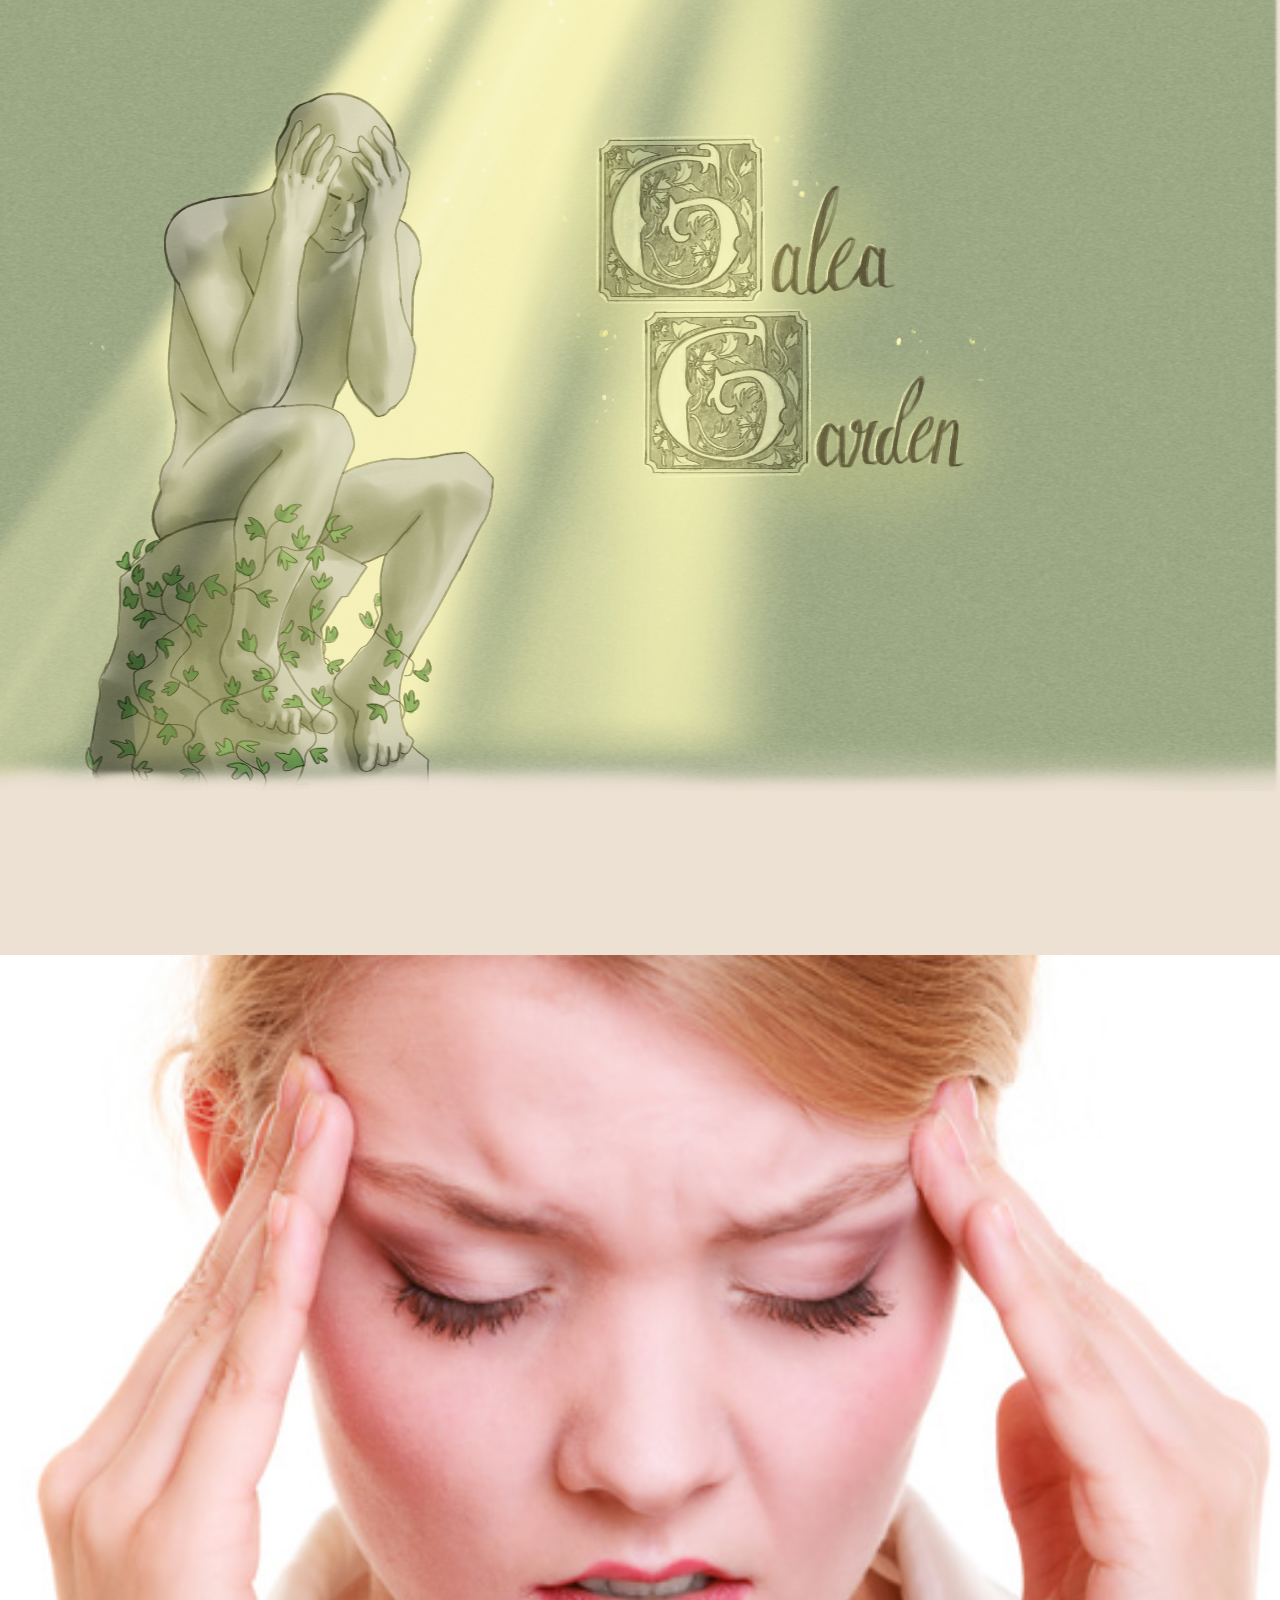
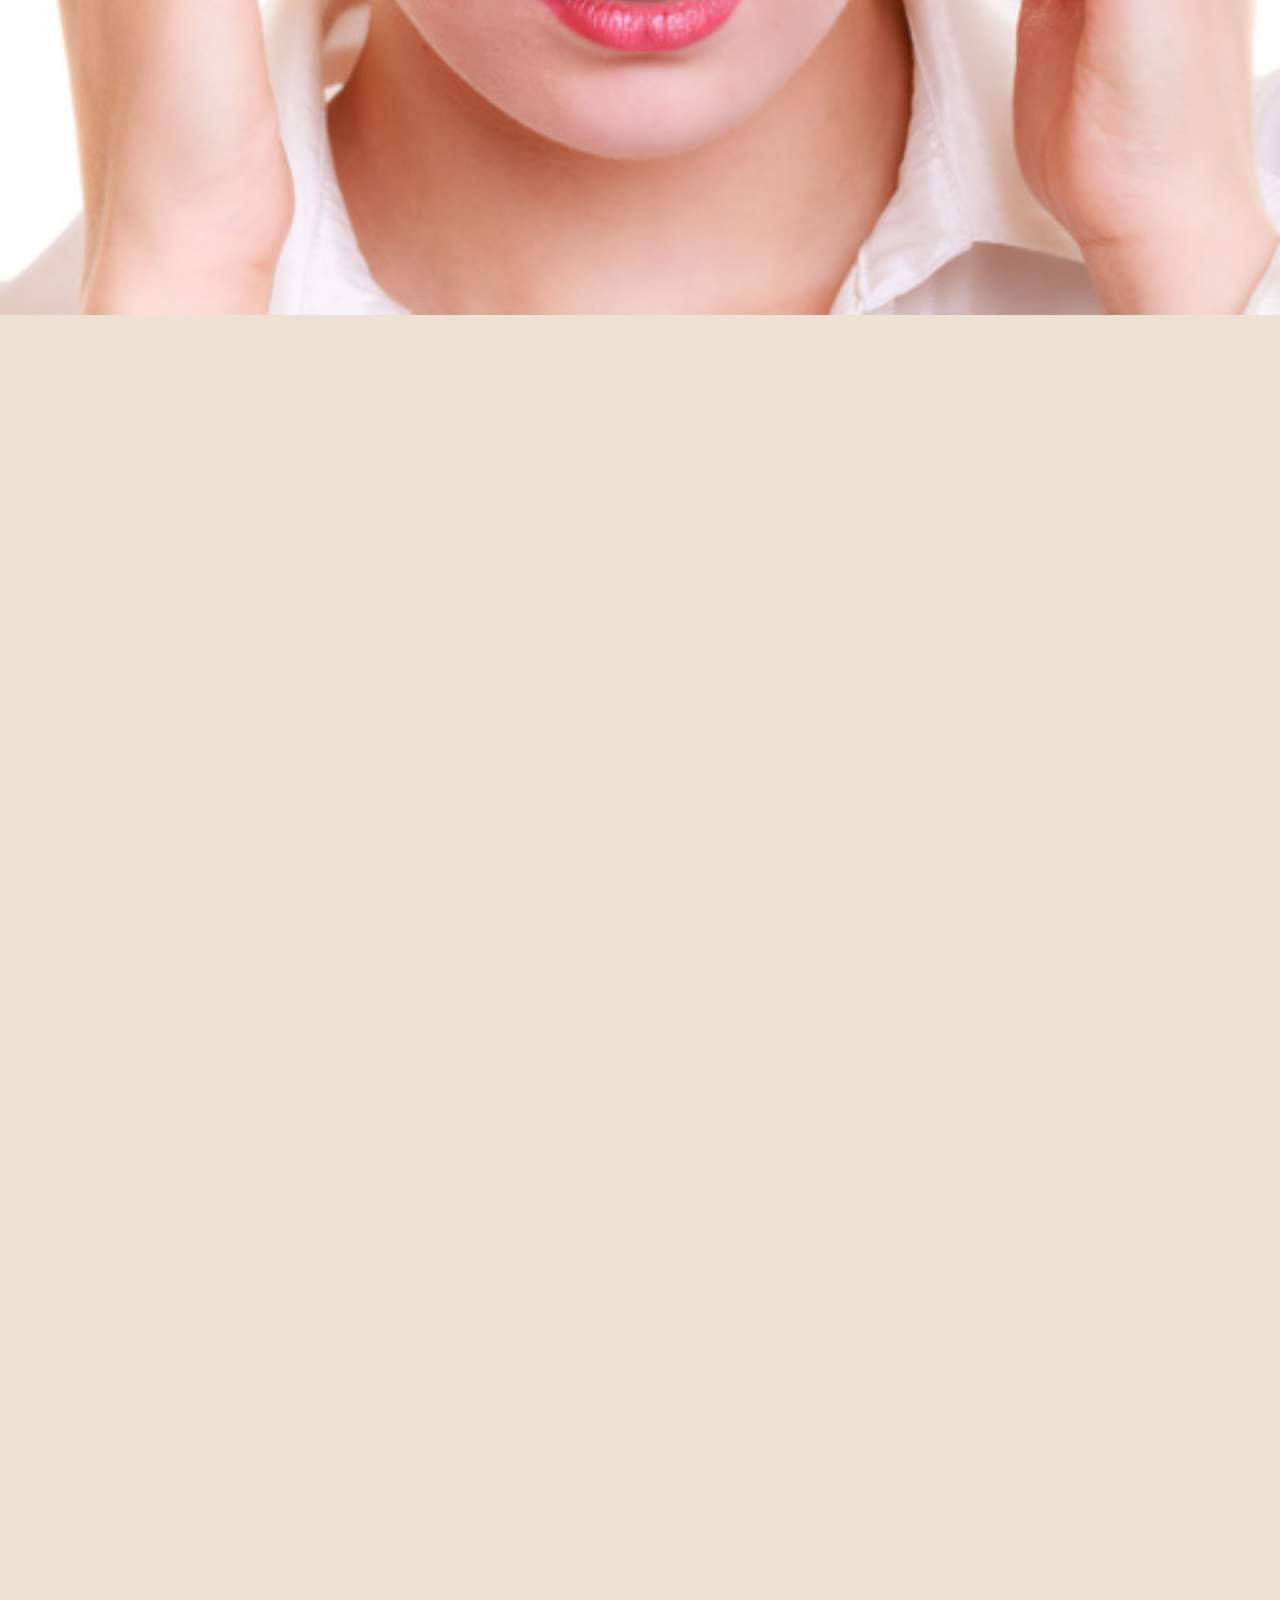
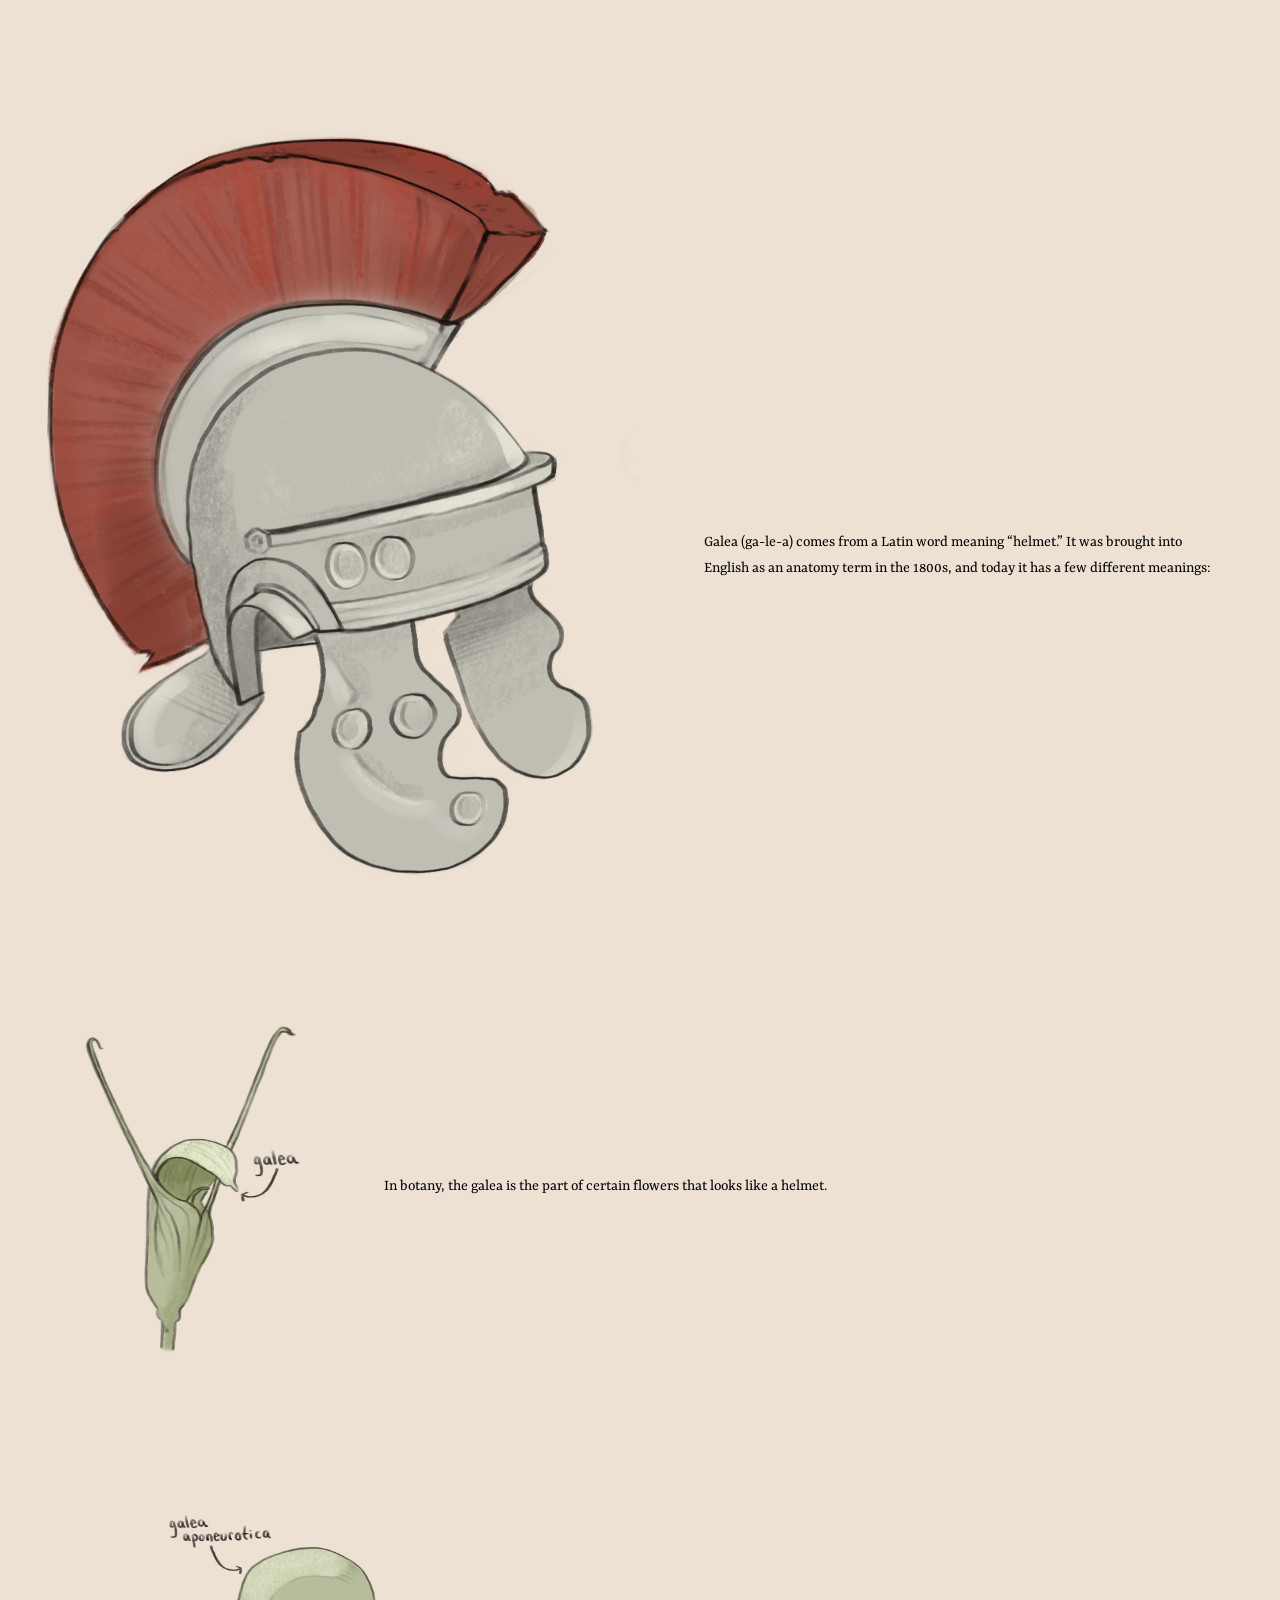
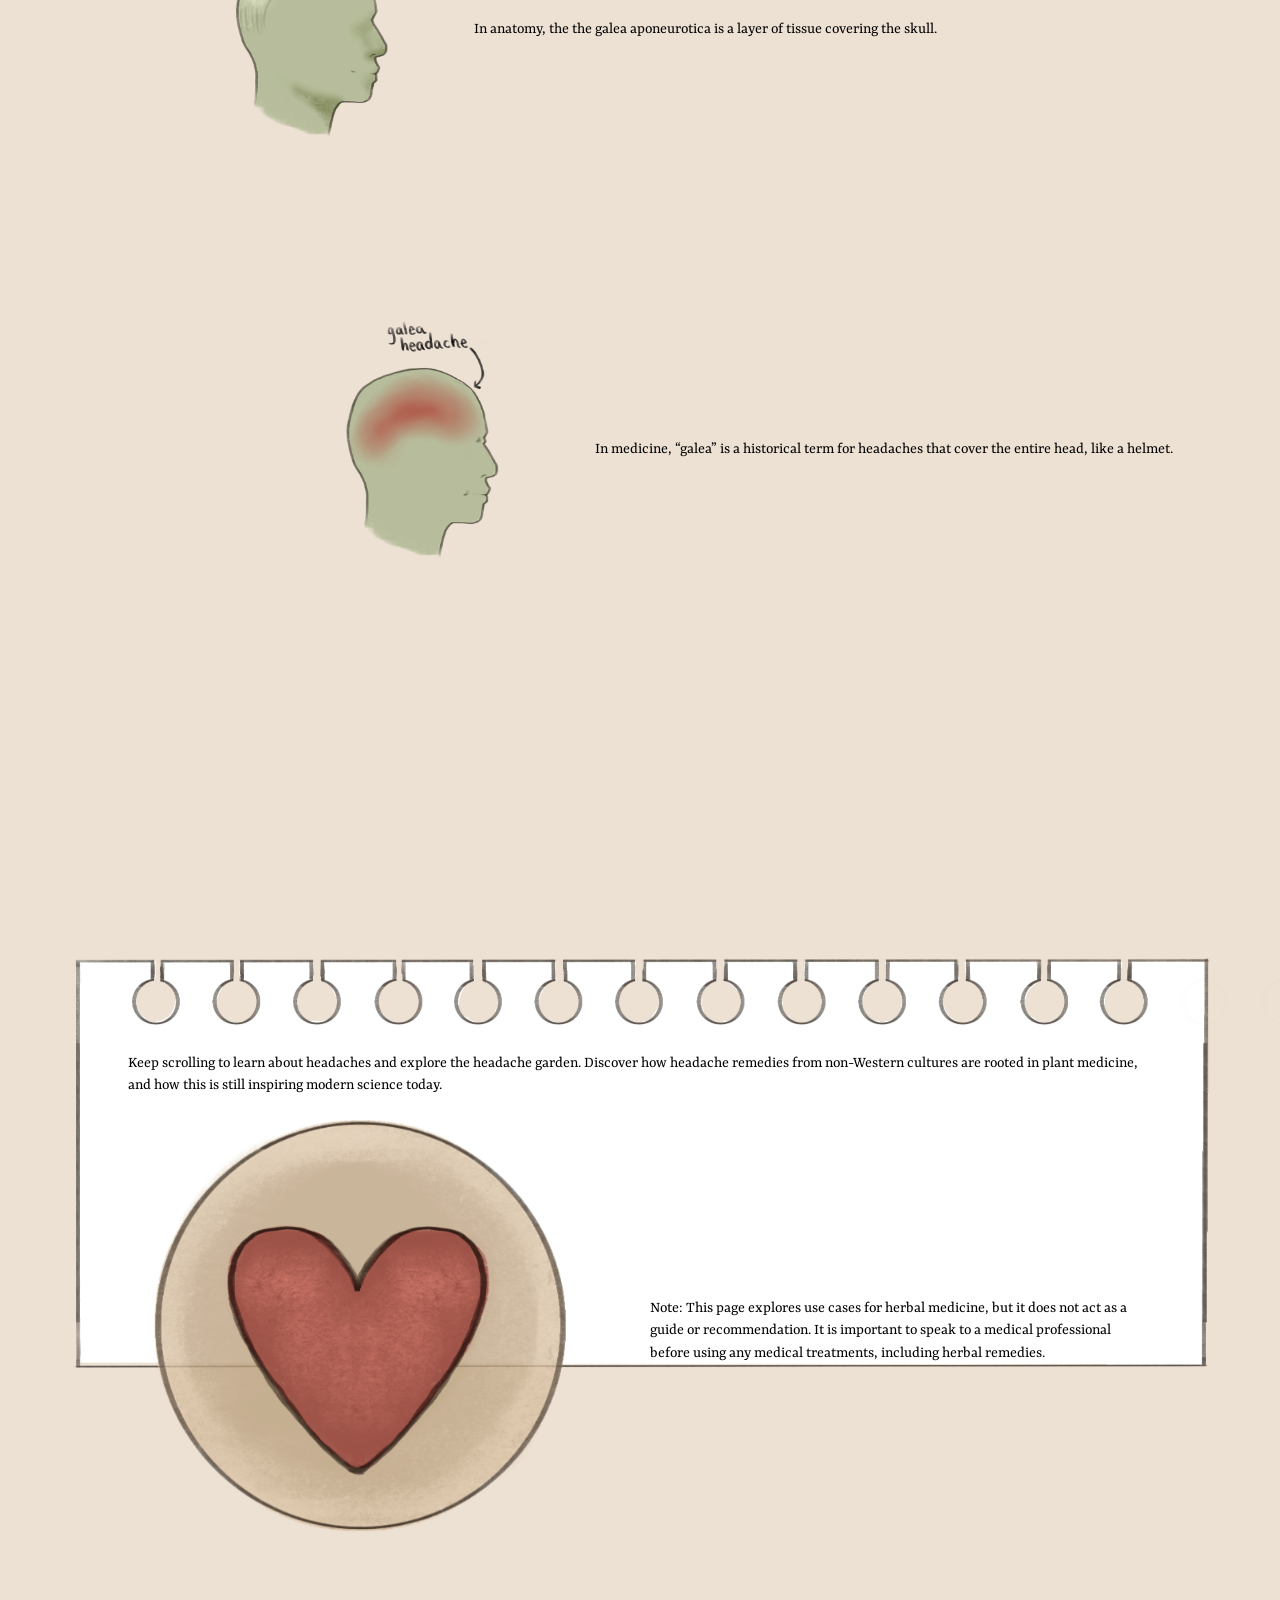
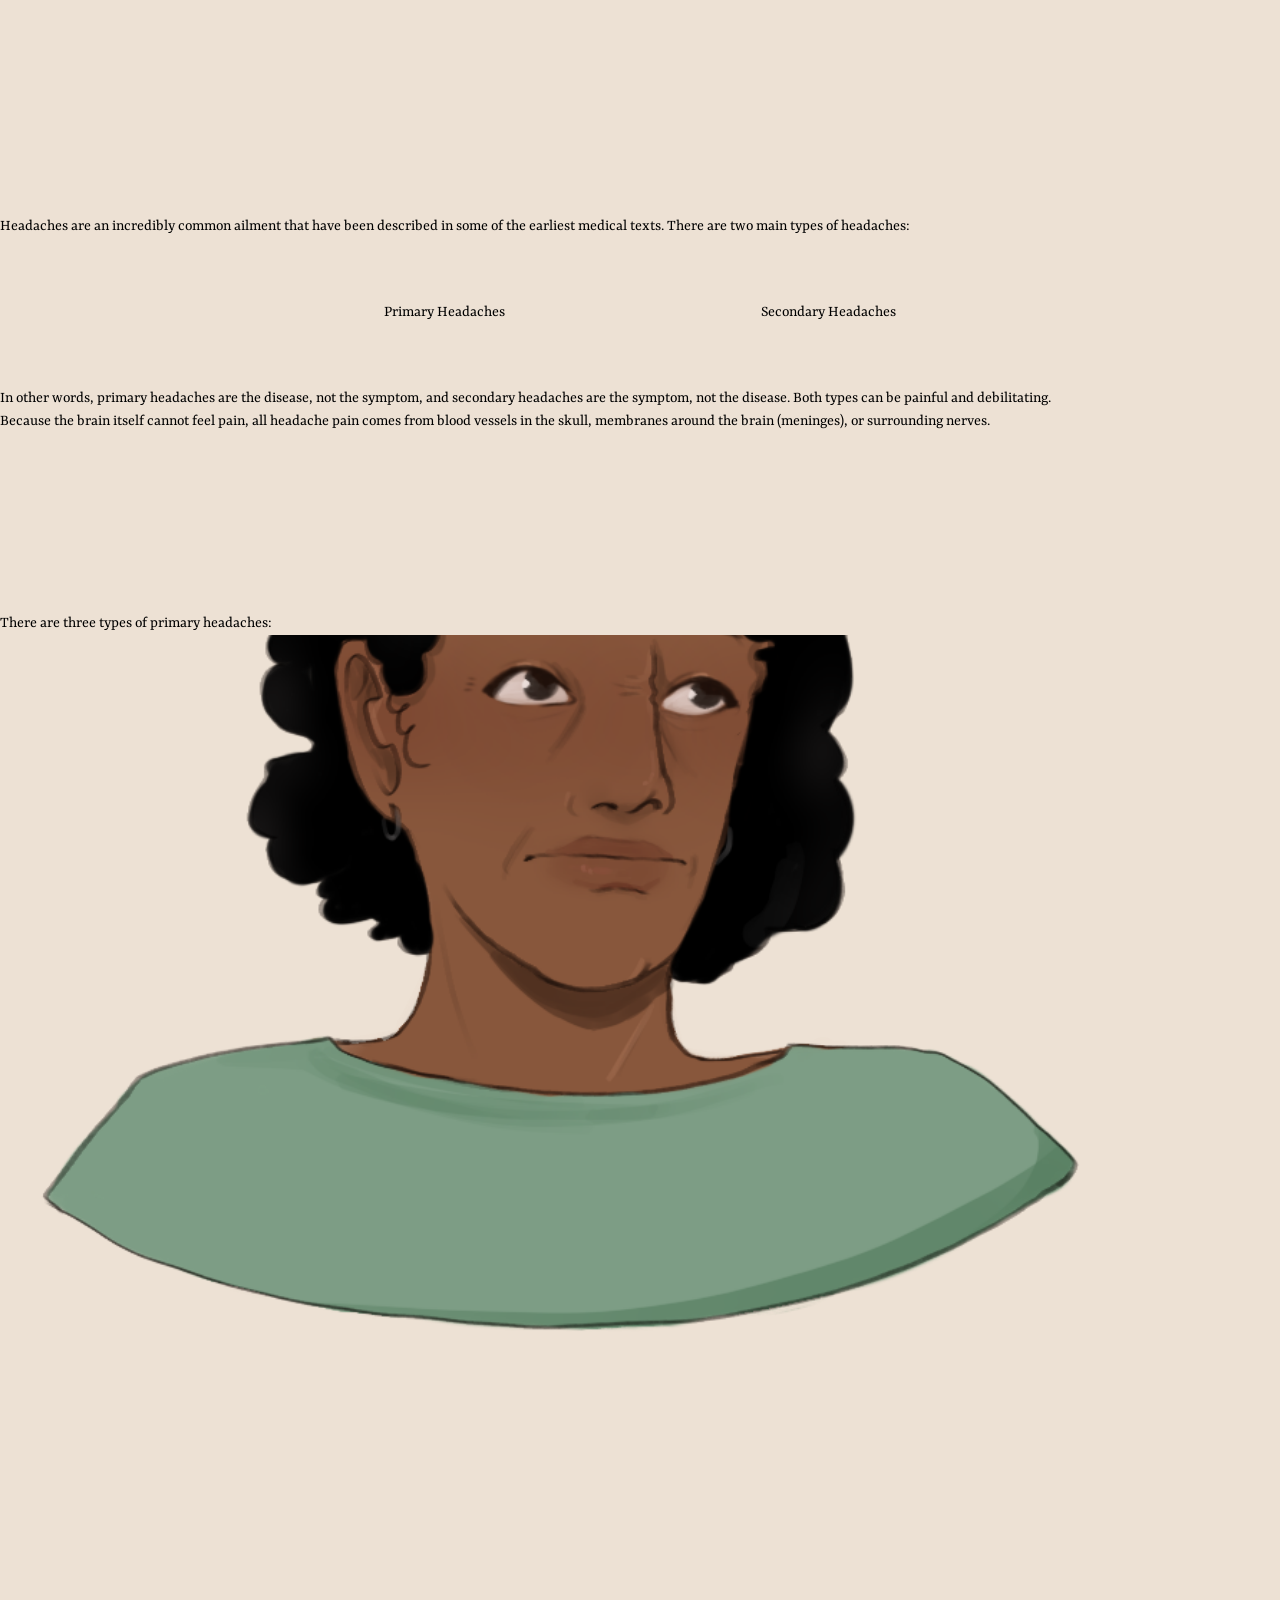
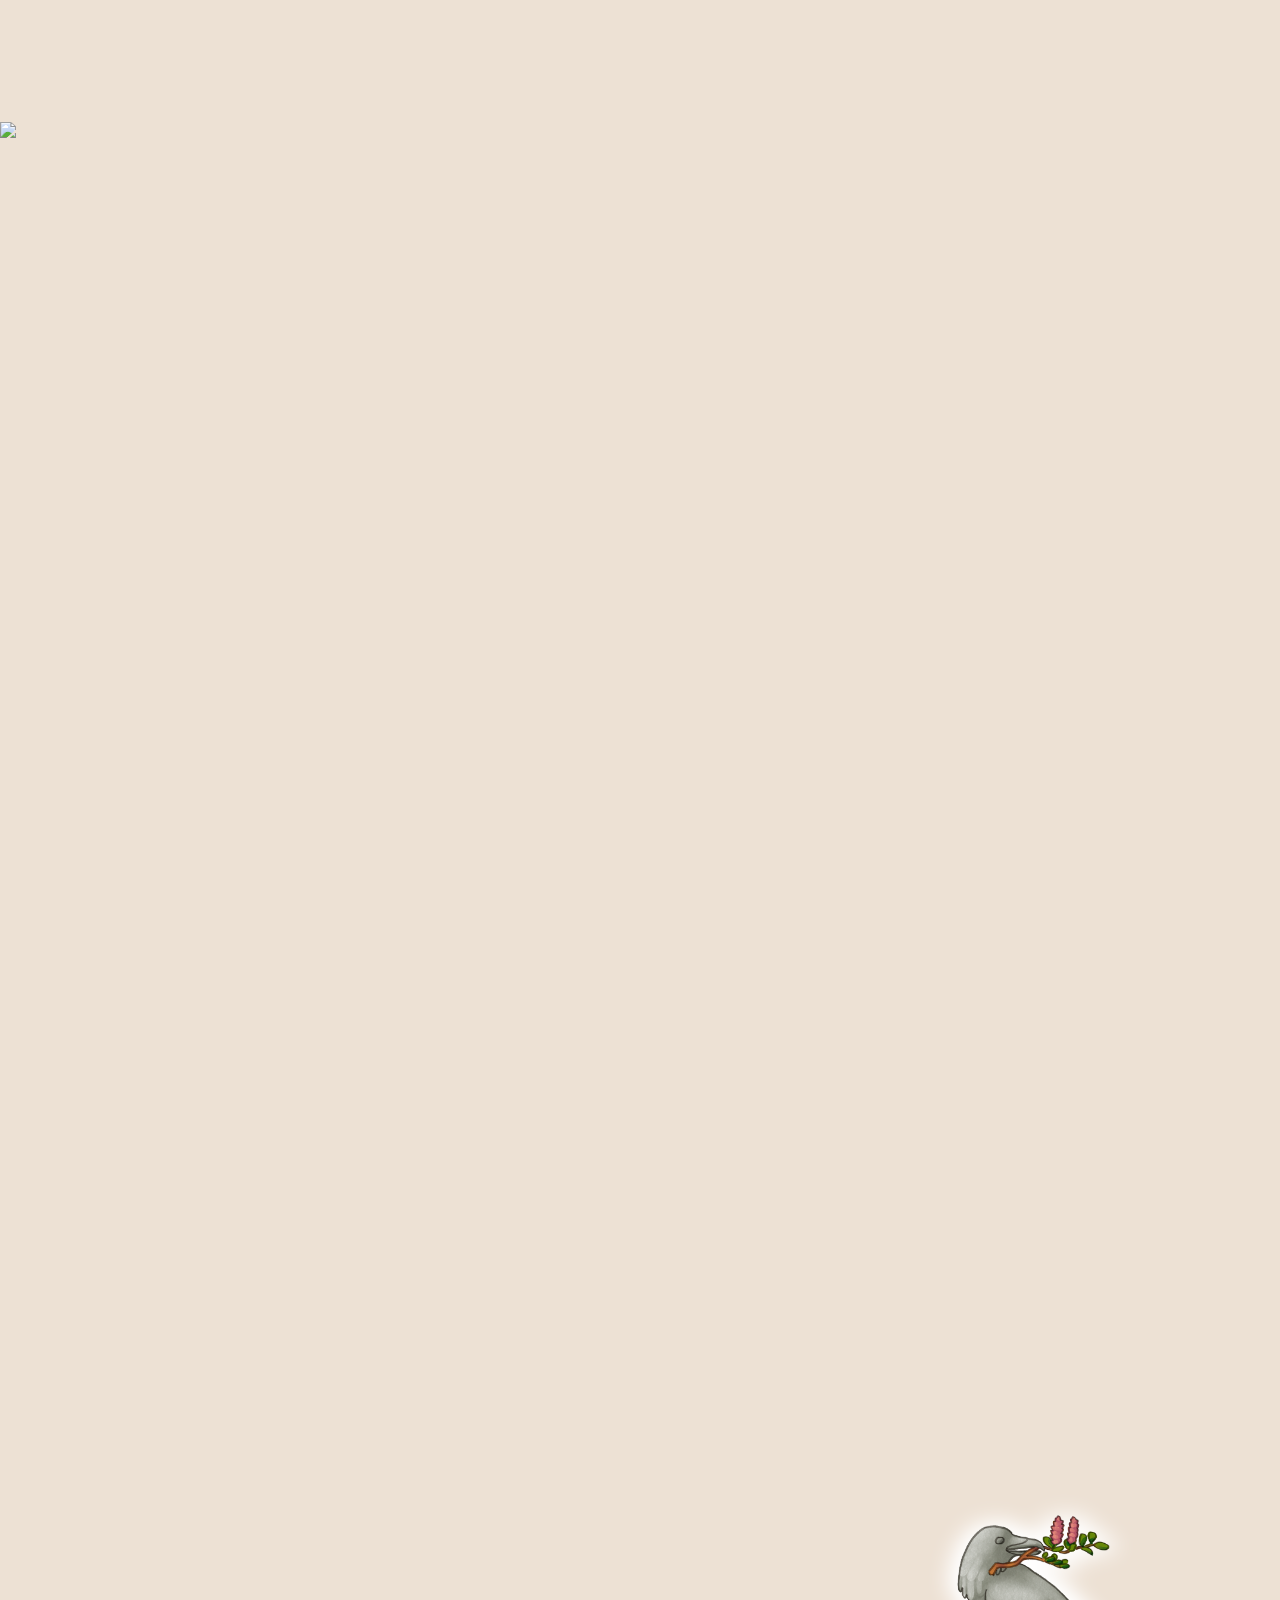
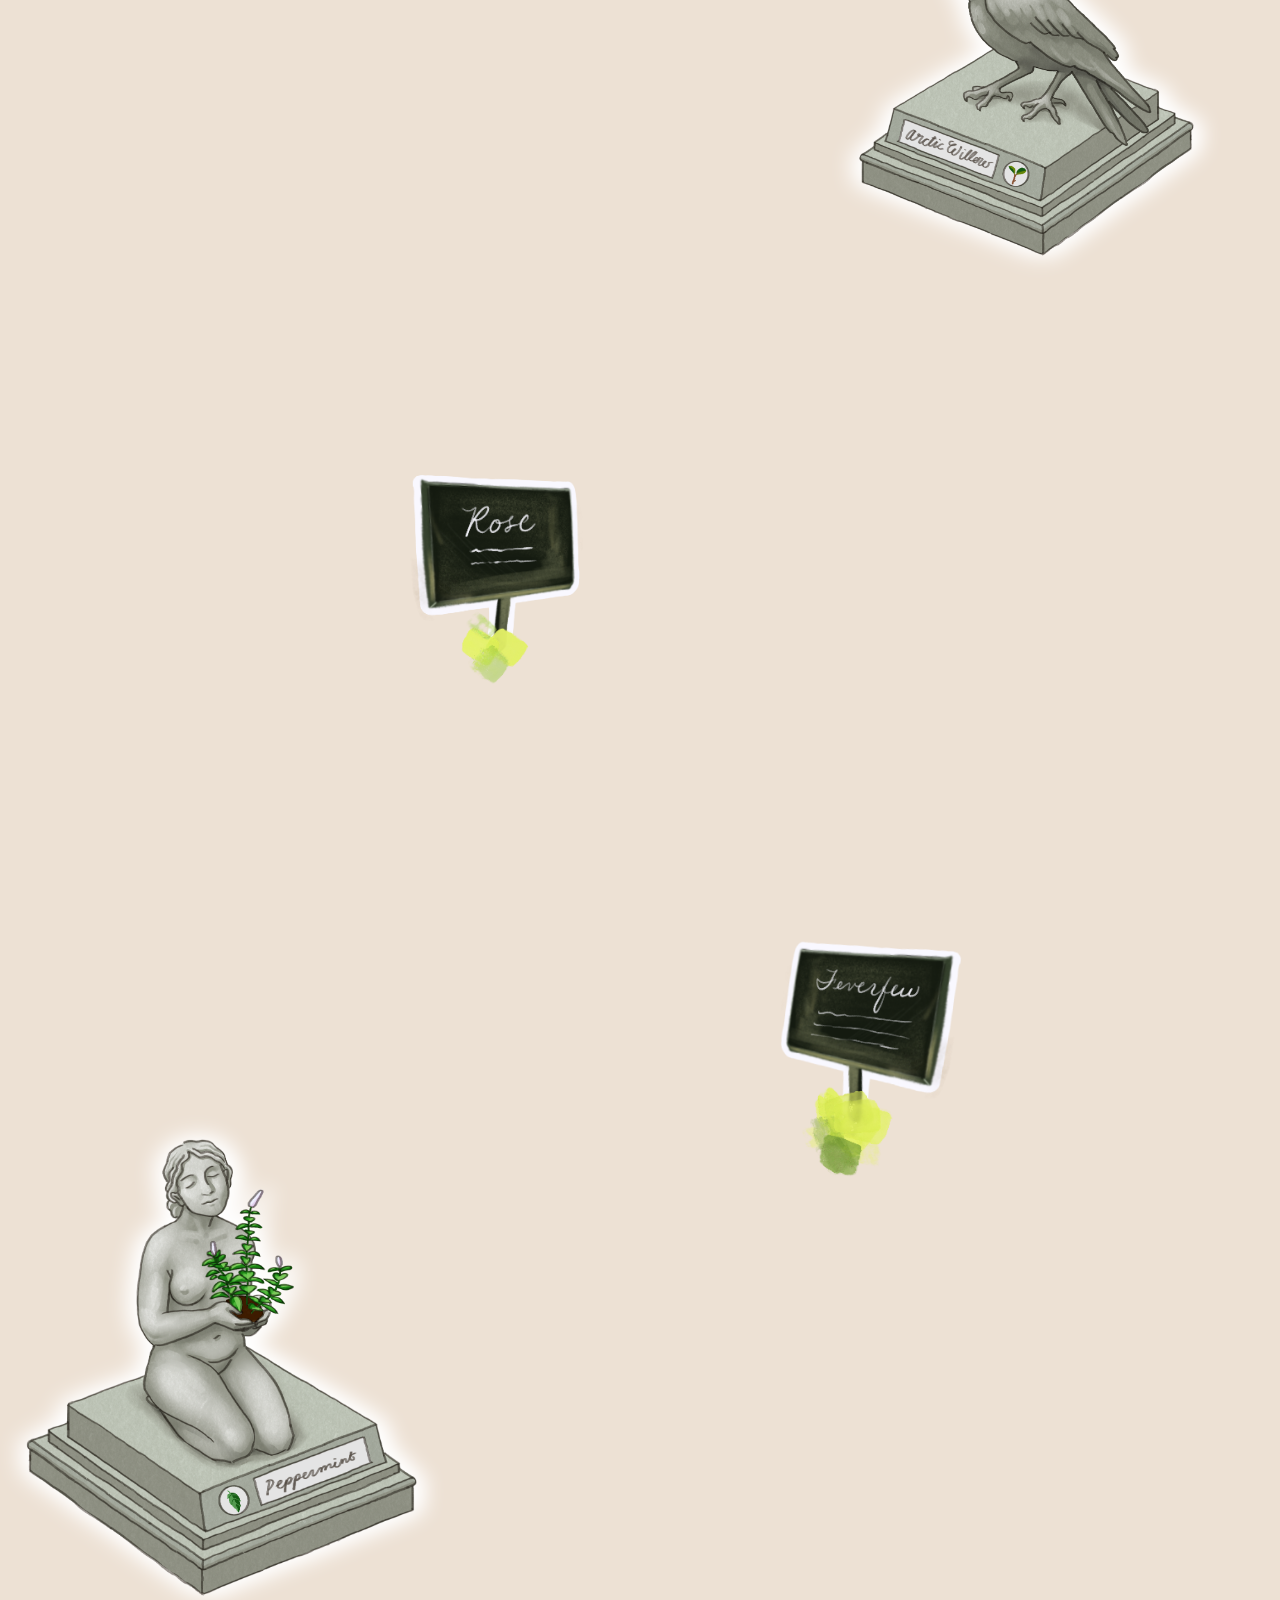
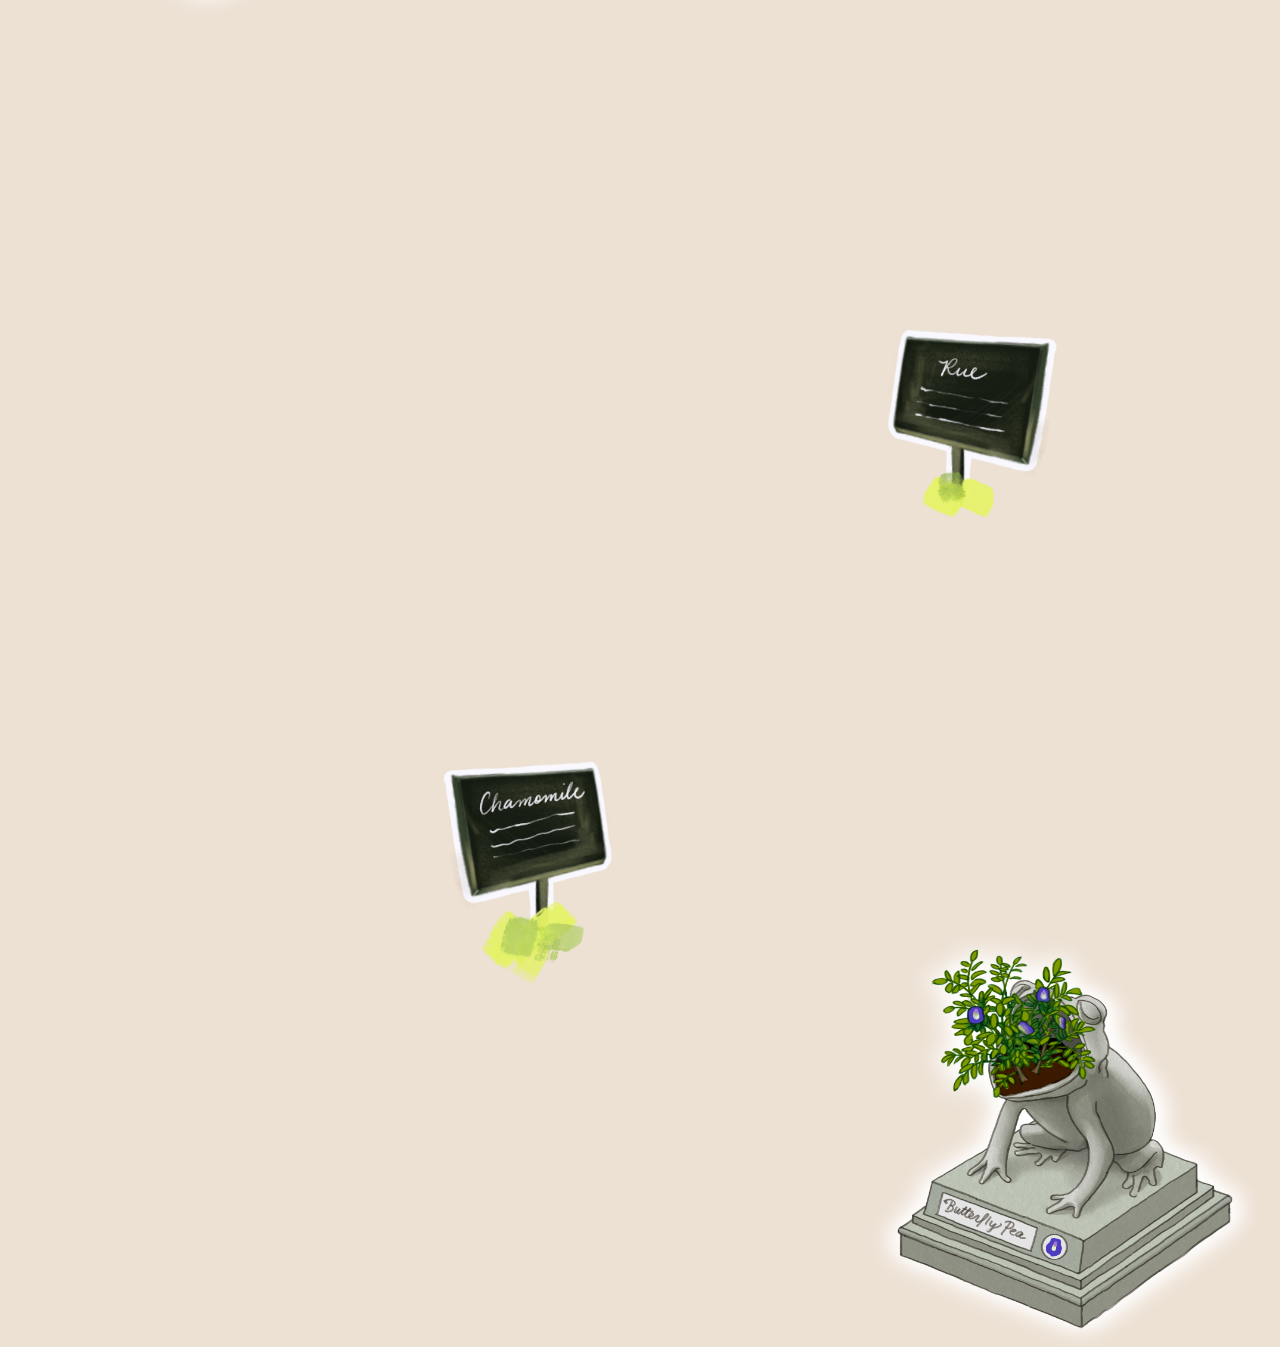
==== commit 1b9152ab: "finalizing homepage garden" ====
--- a/index.html
+++ b/index.html
@@ -6,6 +6,10 @@
     <meta name="viewport" content="width=device-width, initial-scale=1.0">
     <title>Galea Garden: Homepage</title>
     <link rel="stylesheet" href="styles.css">
+    <link rel="preconnect" href="https://fonts.googleapis.com">
+    <link rel="preconnect" href="https://fonts.gstatic.com" crossorigin>
+    <link href="https://fonts.googleapis.com/css2?family=Yrsa:ital,wght@0,300..700;1,300..700&display=swap"
+        rel="stylesheet">
 </head>
 
 <body>
@@ -151,15 +155,15 @@
         </button>
         <img src="garden-bed-images/feverfew-plaque.png" class="clickable-feverfew-plaque" alt="feverfew plaque"
             id="feverfewPlaqueButton" />
-            <button class="mintButton" onclick="openLightbox()">
+        <button class="mintButton" onclick="openLightbox()">
             <!--replace image with one with smaller bg when winter uploads it-->
             <img src="garden-bed-images/peppermint_statue.png" alt="statue of woman holding mint plant">
         </button>
         <img src="garden-bed-images/rue-plaque.png" class="clickable-rue-plaque" alt="rue plaque"
             id="ruePlaqueButton" />
-            <img src="garden-bed-images/chamomile-plaque.png" class="clickable-chamomile-plaque" alt="chamomile plaque"
+        <img src="garden-bed-images/chamomile-plaque.png" class="clickable-chamomile-plaque" alt="chamomile plaque"
             id="chamomilePlaqueButton" />
-            <button class="butterflyButton" onclick="openLightbox()">
+        <button class="butterflyButton" onclick="openLightbox()">
             <!--replace image with one with smaller bg when winter uploads it-->
             <img src="garden-bed-images/butterfly_statue.png" alt="statue of frog with plants in its mouth">
         </button>
--- a/styles.css
+++ b/styles.css
@@ -1,3 +1,11 @@
+:root {
+    --main-font-colour: #514941;
+    --main-font-family: yrsa, serif;
+    --line-height: 1.4;
+    --background-colour: #ede1d4;
+    --generic-container-padding: 15%;
+}
+
 /* page bg */
 
 /* title page container */
@@ -20,10 +28,11 @@
 }
 
 body {
-    font-family: Arial, sans-serif;
+    font-family: var(--main-font-family);
     background-color: #ede1d4;
-    line-height: 1.6;
-    height: 100%;
+    line-height: var(--line-height);
+    height: 100%;
+    font: #514941;
 }
 
 .container {
@@ -730,7 +739,7 @@
 /* butterflyButton styled as image */
 .butterflyButton {
     position: absolute;
-    top: 445%;
+    top: 442%;
     left: 58%;
     border: none;
     background: none;
@@ -771,7 +780,7 @@
     top: 50%;
     left: 50%;
     transform: translate(-50%, -50%);
-    width: 90%;
+    width: 70%;
     height: 70%;
     /* adjust this for size of lightbox without affecting bg container */
     background-color: white;
@@ -966,7 +975,7 @@
 .willow-title {
     position: absolute;
     top: 0%;
-    left: 50%;
+    left: 48%;
     text-align: center;
 }
 
@@ -1007,7 +1016,7 @@
 
 .willow-intro-text {
     position: absolute;
-    top: 32%;
+    top: 29%;
     left: 58%;
     padding-right: 20%;
 }
